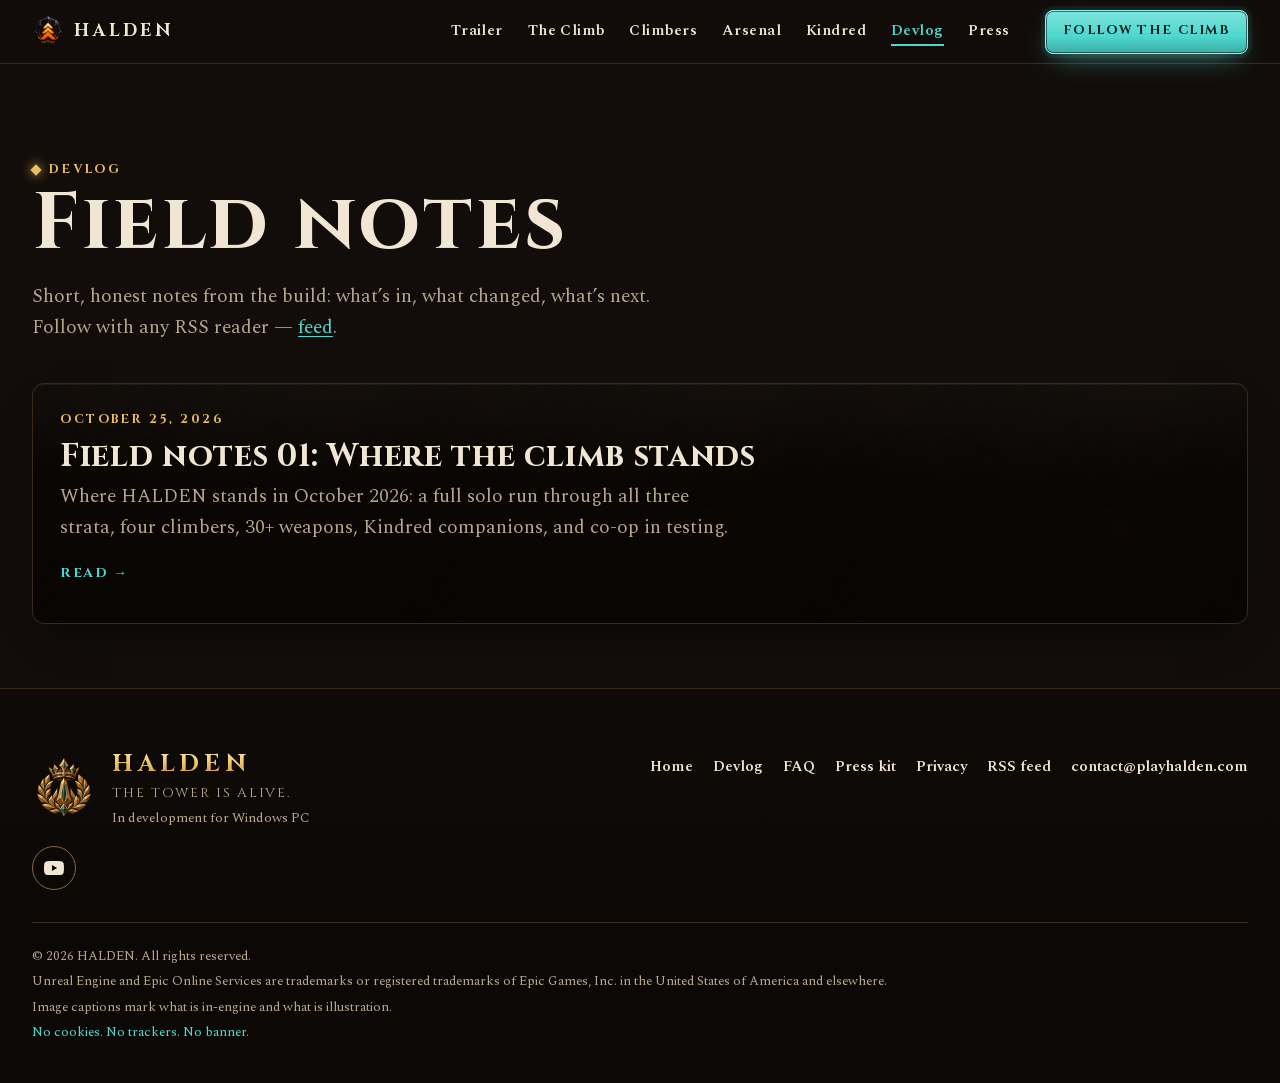
==== devlog/index.html @ 8a61bbbd "HALDEN website v2: full site - trailer, the climb, climbers, arsenal, Kindred, Antibodies, co-op sta" ====
<!doctype html>
<html lang="en">
<head>
<meta charset="utf-8">
<meta name="viewport" content="width=device-width, initial-scale=1">
<meta http-equiv="Content-Security-Policy" content="default-src &#39;self&#39;; img-src &#39;self&#39; data:; style-src &#39;self&#39;; script-src &#39;self&#39;; font-src &#39;self&#39;; media-src &#39;self&#39;; manifest-src &#39;self&#39;; frame-src https://www.youtube-nocookie.com; connect-src &#39;self&#39;; object-src &#39;none&#39;; base-uri &#39;self&#39;; form-action &#39;none&#39;; upgrade-insecure-requests">
<meta name="referrer" content="strict-origin-when-cross-origin">
<meta name="color-scheme" content="dark">
<meta name="theme-color" content="#120d0a">
<title>HALDEN devlog | Field notes from the climb</title>
<meta name="description" content="Field notes from HALDEN&#39;s development: what&#39;s in the build, what changed, what&#39;s next. Follow the climb with any RSS reader, no account needed.">
<link rel="canonical" href="https://playhalden.com/devlog/">
<meta property="og:type" content="website">
<meta property="og:site_name" content="HALDEN">
<meta property="og:title" content="HALDEN devlog | Field notes from the climb">
<meta property="og:description" content="Field notes from HALDEN&#39;s development: what&#39;s in the build, what changed, what&#39;s next. Follow the climb with any RSS reader, no account needed.">
<meta property="og:url" content="https://playhalden.com/devlog/">
<meta property="og:locale" content="en_US">
<meta property="og:image" content="https://playhalden.com/assets/img/og/halden-og-1200x630.jpg">
<meta property="og:image:width" content="1200">
<meta property="og:image:height" content="630">
<meta property="og:image:type" content="image/jpeg">
<meta property="og:image:alt" content="HALDEN key art: two climbers before the golden living tower, with the HALDEN wordmark. AI-assisted illustration.">
<meta name="twitter:card" content="summary_large_image">
<meta name="twitter:title" content="HALDEN devlog | Field notes from the climb">
<meta name="twitter:description" content="Field notes from HALDEN&#39;s development: what&#39;s in the build, what changed, what&#39;s next. Follow the climb with any RSS reader, no account needed.">
<meta name="twitter:image" content="https://playhalden.com/assets/img/og/halden-og-1200x630.jpg">
<meta name="twitter:image:alt" content="HALDEN key art: two climbers before the golden living tower, with the HALDEN wordmark. AI-assisted illustration.">
<script type="application/ld+json">{"@context":"https://schema.org","@graph":[{"@type":"WebPage","@id":"https://playhalden.com/devlog/","url":"https://playhalden.com/devlog/","name":"HALDEN devlog | Field notes from the climb","description":"Field notes from HALDEN's development: what's in the build, what changed, what's next. Follow the climb with any RSS reader, no account needed.","inLanguage":"en","isPartOf":{"@id":"https://playhalden.com/#website"},"about":{"@id":"https://playhalden.com/#game"}}]}</script>
<link rel="preload" href="/assets/fonts/cinzel-700.woff2" as="font" type="font/woff2" crossorigin>
<link rel="preload" href="/assets/fonts/spectral-400.woff2" as="font" type="font/woff2" crossorigin>
<link rel="stylesheet" href="/assets/css/site.99b9d45f.css">
<script type="module" src="/assets/js/site.a7c09919.js"></script>
<link rel="alternate" type="application/atom+xml" title="HALDEN devlog" href="/devlog/feed.xml">
<link rel="icon" href="/favicon.ico" sizes="16x16 32x32 48x48">
<link rel="icon" href="/icons/icon-192.png" type="image/png" sizes="192x192">
<link rel="apple-touch-icon" href="/apple-touch-icon.png">
<link rel="manifest" href="/site.webmanifest">
</head>
<body class="page-devlog" data-theme="ember">
<a class="skip" href="#main">Skip to content</a>
<svg class="sprite" aria-hidden="true" focusable="false" xmlns="http://www.w3.org/2000/svg">
<symbol id="i-camera" viewBox="0 0 24 24"><path d="M4 8h3l2-3h6l2 3h3v11H4z"/><circle cx="12" cy="13" r="3.5"/></symbol>
<symbol id="i-brush" viewBox="0 0 24 24"><path d="M20 4L11 14"/><path d="M13.5 11.5l-3-3"/><path d="M10 13c-3 0-5 1.8-5 4.6 0 .9-.6 1.6-1.4 2 4.4.8 8.4-1.3 8.4-4.6"/></symbol>
<symbol id="i-compass" viewBox="0 0 24 24"><circle cx="12" cy="12" r="9"/><path d="M15.5 8.5l-2 5-5 2 2-5z"/></symbol>
<symbol id="i-play" viewBox="0 0 24 24"><path d="M7 4.5v15l13-7.5z" fill="currentColor" stroke="none"/></symbol>
<symbol id="i-chevron-down" viewBox="0 0 24 24"><path d="M6 9l6 6 6-6"/></symbol>
<symbol id="i-menu" viewBox="0 0 24 24"><path d="M4 7h16M4 12h16M4 17h16"/></symbol>
<symbol id="i-close" viewBox="0 0 24 24"><path d="M6 6l12 12M18 6L6 18"/></symbol>
<symbol id="i-left" viewBox="0 0 24 24"><path d="M15 5l-7 7 7 7"/></symbol>
<symbol id="i-right" viewBox="0 0 24 24"><path d="M9 5l7 7-7 7"/></symbol>
<symbol id="i-external" viewBox="0 0 24 24"><path d="M8 16L16 8M9.5 8H16v6.5"/></symbol>
<symbol id="i-check" viewBox="0 0 24 24"><path d="M5 12.5l4.5 4.5L19 7.5"/></symbol>
<symbol id="i-vein" viewBox="0 0 14 20"><path d="M7 1v7.5M7 8.5L3.2 13.5 2 19M7 8.5l3.6 4.2.9 5.8M7 8.5v4" fill="none" stroke="currentColor" stroke-width="1.6" stroke-linecap="round" stroke-linejoin="round"/><circle cx="7" cy="8.5" r="1.4" fill="currentColor" stroke="none"/></symbol>
<symbol id="i-fight" viewBox="0 0 24 24"><path d="M4 4l10.5 10.5M4 4h3.5M4 4v3.5M20 4L9.5 14.5M20 4h-3.5M20 4v3.5M7 13.5l3.5 3.5M5.5 18.5l2.5-2.5M17 13.5L13.5 17M18.5 18.5L16 16"/></symbol>
<symbol id="i-elite" viewBox="0 0 24 24"><path d="M5 3.5c-.3 3.4 1.2 5.6 3 6.3M19 3.5c.3 3.4-1.2 5.6-3 6.3"/><path d="M7 12a5 5 0 0 1 10 0v3.2l-2 1V19H9v-2.8l-2-1z"/><path d="M10 13.2h.01M14 13.2h.01" stroke-width="2.6"/></symbol>
<symbol id="i-event" viewBox="0 0 24 24"><path d="M12 2.5l9.5 9.5-9.5 9.5L2.5 12z"/><path d="M10 10.2a2 2 0 1 1 2.9 1.8c-.6.3-.9.8-.9 1.5"/><path d="M12 16.3h.01" stroke-width="2.4"/></symbol>
<symbol id="i-coin" viewBox="0 0 24 24"><circle cx="12" cy="12" r="8.5"/><circle cx="12" cy="12" r="5"/><path d="M12 9.6l2.4 2.4-2.4 2.4-2.4-2.4z"/></symbol>
<symbol id="i-flame" viewBox="0 0 24 24"><path d="M12 3c.8 3.2 5 5.2 5 10a5 5 0 0 1-10 0c0-2.1 1-3.6 2-4.5 0 2 .9 3 2 3.2 0-3-1-5.2 1-8.7z"/></symbol>
<symbol id="i-crown" viewBox="0 0 24 24"><path d="M3 8l4.5 4L12 5l4.5 7L21 8l-2 10H5z"/><path d="M5 21h14"/></symbol>
<symbol id="i-users" viewBox="0 0 24 24"><circle cx="9" cy="8" r="3.2"/><path d="M3 19c.5-3.5 3-5.5 6-5.5s5.5 2 6 5.5"/><circle cx="17" cy="9" r="2.6"/><path d="M15.6 13.6c2.6.2 4.5 2 4.9 5"/></symbol>
<symbol id="i-layers" viewBox="0 0 24 24"><path d="M12 3l9 4.5-9 4.5-9-4.5z"/><path d="M3 12l9 4.5 9-4.5"/><path d="M3 16.5L12 21l9-4.5"/></symbol>
<symbol id="i-target" viewBox="0 0 24 24"><circle cx="12" cy="12" r="7.5"/><path d="M12 2v5M12 17v5M2 12h5M17 12h5"/><circle cx="12" cy="12" r="1.2"/></symbol>
<symbol id="i-route" viewBox="0 0 24 24"><circle cx="6" cy="19" r="2"/><circle cx="18" cy="5" r="2"/><path d="M8 19h6a3.5 3.5 0 0 0 0-7h-4a3.5 3.5 0 0 1 0-7h6"/></symbol>
<symbol id="i-mail" viewBox="0 0 24 24"><rect x="3" y="5" width="18" height="14" rx="2"/><path d="M3.5 7l8.5 6 8.5-6"/></symbol>
<symbol id="i-download" viewBox="0 0 24 24"><path d="M12 4v11M7 10l5 5 5-5M5 20h14"/></symbol>
<symbol id="i-copy" viewBox="0 0 24 24"><rect x="8" y="8" width="12" height="12" rx="2"/><path d="M16 8V5a1 1 0 0 0-1-1H5a1 1 0 0 0-1 1v10a1 1 0 0 0 1 1h3"/></symbol>
<symbol id="i-store" viewBox="0 0 24 24"><path d="M4 9h16l-1 11H5z"/><path d="M8.5 9V7a3.5 3.5 0 0 1 7 0v2"/></symbol>
<symbol id="i-chat" viewBox="0 0 24 24"><path d="M4 5h16v11H10l-5 4v-4H4z"/></symbol>
<symbol id="i-flag" viewBox="0 0 24 24"><path d="M5 21V4M5 4h11l-2 4 2 4H5"/></symbol>
<symbol id="i-book" viewBox="0 0 24 24"><path d="M4 5.5C6.5 4 9.5 4 12 6c2.5-2 5.5-2 8-.5V19c-2.5-1.5-5.5-1.5-8 .5-2.5-2-5.5-2-8-.5z"/><path d="M12 6v13.5"/></symbol>
<symbol id="i-youtube" viewBox="0 0 24 24"><path fill="currentColor" stroke="none" d="M23.498 6.186a3.016 3.016 0 0 0-2.122-2.136C19.505 3.545 12 3.545 12 3.545s-7.505 0-9.377.505A3.017 3.017 0 0 0 .502 6.186C0 8.07 0 12 0 12s0 3.93.502 5.814a3.016 3.016 0 0 0 2.122 2.136c1.871.505 9.376.505 9.376.505s7.505 0 9.377-.505a3.015 3.015 0 0 0 2.122-2.136C24 15.93 24 12 24 12s0-3.93-.502-5.814zM9.545 15.568V8.432L15.818 12l-6.273 3.568z"/></symbol>
<symbol id="i-rss" viewBox="0 0 24 24"><path fill="currentColor" stroke="none" d="M19.199 24C19.199 13.467 10.533 4.8 0 4.8V0c13.165 0 24 10.835 24 24h-4.801zM3.291 17.415c1.814 0 3.293 1.479 3.293 3.295 0 1.813-1.485 3.29-3.301 3.29C1.47 24 0 22.526 0 20.71s1.475-3.294 3.291-3.295zM15.909 24h-4.665c0-6.169-5.075-11.245-11.244-11.245V8.09c8.727 0 15.909 7.184 15.909 15.91z"/></symbol>
</svg>

<header class="site-header">
  <div class="site-header__inner wrap">
    <a class="brand" href="/"><img src="/logo.png" width="32" height="32" alt=""><span class="brand__word">HALDEN</span><span class="visually-hidden">, home</span></a>
    <button class="menu-btn" type="button" aria-expanded="false" aria-controls="nav-panel"><svg class="ico" aria-hidden="true" focusable="false"><use href="#i-menu"></use></svg><span>Menu</span></button>
    <div class="nav-panel" id="nav-panel">
      <nav class="nav" aria-label="Primary">
        <ul>
          <li><a href="/#trailer">Trailer</a></li>
          <li><a href="/#climb">The Climb</a></li>
          <li><a href="/#heroes">Climbers</a></li>
          <li><a href="/#arsenal">Arsenal</a></li>
          <li><a href="/#kindred">Kindred</a></li>
          <li><a href="/devlog/" aria-current="page">Devlog</a></li>
          <li><a href="/press/">Press</a></li>
        </ul>
      </nav>
      <a class="btn btn--primary header-cta btn--sm" href="/#follow">Follow the climb</a>
    </div>
  </div>
</header>
<main id="main" tabindex="-1">

<div class="wrap">
  <header class="page-head">
    <p class="eyebrow">Devlog</p>
    <h1>Field notes</h1>
    <p class="sub">Short, honest notes from the build: what’s in, what changed, what’s next. Follow with any RSS reader — <a href="/devlog/feed.xml">feed</a>.</p>
  </header>
  <ul class="posts">
    <li>
      <article class="plate post-card" aria-labelledby="post-field-notes-01">
        <time datetime="2026-10-25">October 25, 2026</time>
        <h2 id="post-field-notes-01"><a href="/devlog/field-notes-01/">Field notes 01: Where the climb stands</a></h2>
        <p>Where HALDEN stands in October 2026: a full solo run through all three strata, four climbers, 30+ weapons, Kindred companions, and co-op in testing.</p>
        <a class="more" href="/devlog/field-notes-01/" aria-label="Read Field notes 01: Where the climb stands">Read →</a>
      </article>
    </li>
  </ul>
</div>

</main>
<footer class="site-footer">
  <div class="wrap">
    <div class="footer__top">
      <div>
        <div class="footer__brand">
          <picture><source type="image/avif" srcset="/assets/img/halden-crest-128.avif 1x, /assets/img/halden-crest-256.avif 2x"><img src="/assets/img/halden-crest-128.webp" srcset="/assets/img/halden-crest-256.webp 2x" width="64" height="64" alt="" loading="lazy" decoding="async"></picture>
          <div>
            <p class="footer__word">HALDEN</p>
            <p class="footer__tag">The tower is alive.</p>
            <p class="footer__status">In development for Windows PC</p>
          </div>
        </div>
        <ul class="socials" aria-label="HALDEN elsewhere">
          <li><a href="https://www.youtube.com/@EmetStudiosOfficial" rel="noopener" aria-label="HALDEN on YouTube"><svg class="ico" aria-hidden="true" focusable="false"><use href="#i-youtube"></use></svg></a></li>
        </ul>
      </div>
      <nav class="footer__nav" aria-label="Footer">
        <ul>
          <li><a href="/">Home</a></li>
          <li><a href="/devlog/">Devlog</a></li>
          <li><a href="/faq/">FAQ</a></li>
          <li><a href="/press/">Press kit</a></li>
          <li><a href="/privacy.html">Privacy</a></li>
          <li><a href="/devlog/feed.xml">RSS feed</a></li>
          <li><a href="mailto:contact@playhalden.com">contact@playhalden.com</a></li>
        </ul>
      </nav>
    </div>
    <div class="footer__legal">
      <p>© 2026 HALDEN. All rights reserved.</p>
      <p>Unreal Engine and Epic Online Services are trademarks or registered trademarks of Epic Games, Inc. in the United States of America and elsewhere.</p>
      <p>Image captions mark what is in-engine and what is illustration.</p>
      <p>No cookies. No trackers. No banner.</p>
    </div>
  </div>
</footer>
</body>
</html>
---- assets/css/site.99b9d45f.css ----
@layer reset,tokens,base,layout,components,themes,motion,utilities;@font-face{font-family:"Cinzel";src:url(/assets/fonts/cinzel-700.woff2) format("woff2");font-weight:700;font-style:normal;font-display:swap}@font-face{font-family:"Cinzel";src:url(/assets/fonts/cinzel-400.woff2) format("woff2");font-weight:400;font-style:normal;font-display:swap}@font-face{font-family:"Spectral";src:url(/assets/fonts/spectral-400.woff2) format("woff2");font-weight:400;font-style:normal;font-display:swap}@font-face{font-family:"Spectral";src:url(/assets/fonts/spectral-600.woff2) format("woff2");font-weight:600;font-style:normal;font-display:swap}@font-face{font-family:"Spectral Fallback";src:local("Georgia");size-adjust:100%;ascent-override:105.9%;descent-override:46.3%;line-gap-override:0%}@font-face{font-family:"Cinzel Fallback";src:local("Georgia Bold"),local("Georgia");font-weight:700;size-adjust:106.2%;ascent-override:91.9%;descent-override:35%;line-gap-override:0%}@property --bg{syntax:"<color>";inherits:true;initial-value:#120d0a}@property --haze{syntax:"<color>";inherits:true;initial-value:#2a1a10}@property --climb{syntax:"<number>";inherits:true;initial-value:0}@layer reset{*,*::before,*::after{box-sizing:border-box}html{-webkit-text-size-adjust:100%;text-size-adjust:100%}body,h1,h2,h3,h4,p,figure,blockquote,dl,dd,ul,ol{margin:0}ul[role=list],ol[role=list],.list-reset{list-style:none;padding:0}img,picture,svg,video,iframe{display:block;max-width:100%}img{height:auto}input,button,textarea,select{font:inherit;color:inherit}button{cursor:pointer;background:none;border:0;padding:0}a{color:inherit}}@layer tokens{:root{color-scheme:dark;--bg:#120d0a;--bg-2:#1a130e;--bg-3:#241a12;--ink:#f1e6d3;--muted:#b8a68c;--gold:#e8bd62;--line:#8a6742;--line-faint:#3a2a1c;--ally:#4fd8cf;--ally-ink:#06201e;--ally-deep:#1f8f89;--focus:#7ff0e8;--foe:#ff7a2f;--foe-red:#e2442f;--ichor-a:#ffb347;--ichor-b:#ffd27a;--haze:#2a1a10;--accent:var(--gold);--font-display:"Cinzel","Cinzel Fallback",Georgia,serif;--font-body:"Spectral","Spectral Fallback",Georgia,serif;--wrap:min(100% - 2rem,76rem);--header-h:64px;--dock-h:72px;--radius:14px;--snap:cubic-bezier(.2,1.6,.4,1);--anticipate:cubic-bezier(.5,0,.9,.4);--ease-out:cubic-bezier(.2,.8,.2,1);--t-press:70ms;--t-hover:140ms;--t-reveal:320ms;--gold-grad:linear-gradient(180deg,#fff1c4 0%,#f2c869 45%,#b9792f 100%);--shadow-1:0 1px 0 rgba(255,236,200,.05) inset,0 18px 40px -18px rgba(0,0,0,.8)}}@layer base{html{scroll-padding-top:calc(var(--header-h) + 8px);background:#0b0806}body{background-color:var(--bg);color:var(--ink);font-family:var(--font-body);font-weight:400;font-size:clamp(1.0625rem,1rem + .3vw,1.1875rem);line-height:1.6;font-variant-numeric:lining-nums;-webkit-font-smoothing:antialiased;text-rendering:optimizeLegibility;transition:--bg 600ms ease,--haze 600ms ease;overflow-x:clip;min-height:100vh}body::before{content:"";position:fixed;inset:0;z-index:-1;pointer-events:none;background:radial-gradient(120% 70% at 50% 0%,var(--haze) 0%,transparent 62%),radial-gradient(90% 60% at 50% 110%,color-mix(in srgb,var(--haze) 60%,transparent) 0%,transparent 70%)}h1,h2,h3,h4{font-family:var(--font-display);font-weight:700;line-height:1.1;text-wrap:balance}h2{font-size:clamp(2rem,1.2rem + 3.2vw,3.75rem);letter-spacing:.02em;color:var(--ink)}h3{font-size:clamp(1.35rem,1.1rem + 1vw,1.9rem);letter-spacing:.02em}p{text-wrap:pretty}a{color:var(--ally);text-decoration-thickness:1px;text-underline-offset:.18em}a:hover{color:var(--focus)}strong{font-weight:600;color:var(--ink)}:focus-visible{outline:3px solid var(--focus);outline-offset:3px;border-radius:4px}::selection{background:rgba(79,216,207,.35);color:#fff}.num{font-variant-numeric:lining-nums tabular-nums}}@layer layout{.wrap{width:var(--wrap);margin-inline:auto}.narrow{max-width:62ch}.section{position:relative;padding-block:clamp(4.5rem,3rem + 6vw,8.5rem);content-visibility:auto;contain-intrinsic-size:auto 900px}.section--tight{padding-block:clamp(3rem,2rem + 4vw,5rem)}.section__head{max-width:46rem;margin-bottom:clamp(2rem,1.5rem + 2vw,3.25rem)}.section__head--center{margin-inline:auto;text-align:center;max-width:60rem}.section__head--center>p:not(.eyebrow){max-width:62ch;margin-inline:auto}.section__head--center .whisper{justify-content:center}.section__head>* + *{margin-top:1rem}.section__head h2{margin-top:.6rem}.prose>* + *{margin-top:1.1em}.prose p{max-width:62ch}.split{display:grid;gap:clamp(2rem,1rem + 4vw,4.5rem);align-items:center}@media (min-width:64rem){.split{grid-template-columns:repeat(2,minmax(0,1fr))}.split--5-7{grid-template-columns:minmax(0,5fr) minmax(0,7fr)}.split--7-5{grid-template-columns:minmax(0,7fr) minmax(0,5fr)}}.page-head{padding-block:clamp(3rem,2rem + 5vw,6rem) clamp(1.5rem,1rem + 2vw,2.5rem)}.page-head h1{font-size:clamp(2.6rem,1.6rem + 4.4vw,5rem);letter-spacing:.04em}.page-head .sub{color:var(--muted);margin-top:.9rem;max-width:62ch}}@layer components{.skip{position:absolute;left:1rem;top:-100px;z-index:100;background:var(--ally);color:var(--ally-ink);padding:.7rem 1rem;border-radius:8px;font-weight:600;text-decoration:none}.skip:focus{top:.75rem}.sprite{position:absolute;width:0;height:0;overflow:hidden}.ico{width:1em;height:1em;flex:none;fill:none;stroke:currentColor;stroke-width:1.8;stroke-linecap:round;stroke-linejoin:round}.ico--fill{fill:currentColor;stroke:none}.eyebrow{font-family:var(--font-display);font-weight:700;font-size:.78rem;letter-spacing:.22em;text-transform:uppercase;color:var(--accent);display:flex;align-items:center;gap:.75em}.eyebrow::before{content:"";width:8px;height:8px;background:currentColor;transform:rotate(45deg);flex:none;box-shadow:0 0 12px currentColor}.section__head--center .eyebrow{justify-content:center}.whisper{font-family:var(--font-display);font-weight:400;font-size:clamp(1.05rem,.9rem + .6vw,1.35rem);letter-spacing:.06em;text-transform:uppercase;color:var(--foe);display:flex;align-items:flex-start;gap:.65em;line-height:1.35;text-shadow:0 0 18px rgba(255,122,47,.35)}.whisper .vein{width:14px;height:20px;flex:none;margin-top:.12em;color:var(--foe)}.whisper--ally{color:var(--ally);text-shadow:0 0 16px rgba(79,216,207,.3);font-size:.95rem}.muted{color:var(--muted)}.small{font-size:.875rem}.footnote{color:var(--muted);font-size:.875rem;margin-top:1.75rem;display:flex;gap:.5em;align-items:center}.footnote::before{content:"";width:6px;height:6px;transform:rotate(45deg);background:var(--line);flex:none}.btn{--b-bg:transparent;--b-ink:var(--ally);--b-bd:var(--ally-deep);position:relative;isolation:isolate;overflow:hidden;display:inline-flex;flex-direction:column;align-items:center;justify-content:center;gap:.15rem;min-height:48px;padding:.8rem 1.5rem;border-radius:8px;background:var(--b-bg);color:var(--b-ink);border:1px solid var(--b-bd);font-family:var(--font-display);font-weight:700;font-size:.95rem;letter-spacing:.12em;text-transform:uppercase;line-height:1.15;text-decoration:none;text-align:center;white-space:nowrap;transition:transform var(--t-hover) var(--snap),box-shadow var(--t-hover) ease,background-color var(--t-hover) ease,color var(--t-hover) ease}.btn:hover{color:var(--b-ink)}.btn--primary{--b-bg:var(--ally);--b-ink:var(--ally-ink);--b-bd:#8ff3ec;background-image:linear-gradient(180deg,rgba(255,255,255,.28),rgba(255,255,255,0) 55%),linear-gradient(0deg,rgba(0,40,38,.25),transparent 40%);box-shadow:0 0 0 1px rgba(6,32,30,.6) inset,0 10px 28px -10px rgba(79,216,207,.65),0 0 0 4px rgba(79,216,207,.08)}.btn--ghost{--b-bg:rgba(79,216,207,.06);background-color:var(--b-bg);backdrop-filter:blur(6px)}.btn--ghost:hover{--b-bg:rgba(79,216,207,.16)}.btn--sm{min-height:44px;padding:.55rem 1.05rem;font-size:.8rem}.btn__main{display:inline-flex;align-items:center;gap:.55em}.btn__sub{font-family:var(--font-body);font-weight:600;font-size:.75rem;letter-spacing:.03em;text-transform:none;opacity:.86}.btn .ico{width:1.05em;height:1.05em}.btn::after{content:"";position:absolute;inset:-2px;z-index:-1;background:linear-gradient(115deg,transparent 30%,rgba(255,255,255,.35) 50%,transparent 70%);transform:translateX(-130%);pointer-events:none}.btn-row{display:flex;flex-wrap:wrap;gap:.75rem;align-items:stretch}.chip{display:inline-flex;align-items:center;gap:.45em;font-family:var(--font-body);font-weight:600;font-size:.75rem;letter-spacing:.03em;line-height:1.2;color:var(--ink);background:rgba(10,8,6,.78);border:1px solid var(--line);border-radius:999px;padding:.32em .8em .36em}.chip .ico{width:12px;height:12px;color:var(--gold)}.figure-chip{position:absolute;top:.75rem;left:.75rem;z-index:2;max-width:calc(100% - 1.5rem)}.pill{display:inline-flex;align-items:center;gap:.5em;font-weight:600;font-size:.875rem;letter-spacing:.03em;border-radius:999px;padding:.3em .85em;border:1px solid var(--ally-deep);color:var(--ally);background:rgba(79,216,207,.08)}.tag{display:inline-flex;align-items:center;font-weight:600;font-size:.8rem;letter-spacing:.04em;padding:.15em .7em;border-radius:999px;border:1px solid currentColor}.tag--gold{color:var(--gold);border-color:rgba(232,189,98,.6)}.tag--ally{color:var(--ally);border-color:rgba(79,216,207,.55);background:rgba(79,216,207,.08)}.tag--foe{color:var(--foe);border-color:rgba(255,122,47,.6);background:rgba(255,122,47,.07)}.fig{position:relative;margin:0;border-radius:var(--radius);overflow:hidden;background:var(--bg-2);border:1px solid var(--line-faint);box-shadow:0 30px 60px -30px rgba(0,0,0,.85)}.fig img{width:100%;height:100%;object-fit:cover}.fig--16x9{aspect-ratio:16/9}.plate{position:relative;background-color:var(--bg-2);background-image:url(/assets/img/halden-leather-800.webp);background-size:400px auto;background-blend-mode:soft-light;border:1px solid var(--line-faint);border-radius:12px;box-shadow:var(--shadow-1)}.plate::before{content:"";position:absolute;inset:0;border-radius:inherit;background:linear-gradient(180deg,rgba(255,236,200,.04),transparent 40%);pointer-events:none}.frame{border:22px solid transparent;border-image:url(/assets/img/halden-plate-1086.webp) 81 fill / 22px stretch;background:none;border-radius:0;box-shadow:none}.frame::before{display:none}.site-header{position:sticky;top:0;z-index:60;height:var(--header-h);background:rgba(18,13,10,.97);border-bottom:1px solid var(--line-faint);transition:background-color 220ms ease,border-color 220ms ease}.site-header__inner{height:100%;display:flex;align-items:center;gap:1.25rem}.brand{display:inline-flex;align-items:center;gap:.6rem;text-decoration:none;color:var(--ink);margin-right:auto;min-height:44px}.brand img{width:32px;height:32px}.brand__word{font-family:var(--font-display);font-weight:700;font-size:1.1rem;letter-spacing:.18em;padding-left:.05em}.brand:hover{color:var(--gold)}.nav-panel{display:flex;align-items:center;gap:1.5rem}.nav ul{display:flex;gap:.15rem;list-style:none;padding:0;margin:0}.nav a{display:inline-flex;align-items:center;min-height:44px;padding:0 .7rem;color:var(--ink);text-decoration:none;font-weight:600;font-size:.95rem;letter-spacing:.03em;border-radius:6px;position:relative}.nav a::after{content:"";position:absolute;left:.7rem;right:.7rem;bottom:8px;height:2px;background:var(--ally);transform:scaleX(0);transform-origin:left;transition:transform var(--t-hover) var(--snap)}.nav a:hover{color:var(--ally)}.nav a:hover::after,.nav a[aria-current]::after{transform:scaleX(1)}.nav a[aria-current]{color:var(--ally)}.menu-btn{display:none;min-height:44px;min-width:44px;padding:0 .9rem;border:1px solid var(--line);border-radius:8px;color:var(--ink);font-family:var(--font-display);font-weight:700;font-size:.8rem;letter-spacing:.14em;text-transform:uppercase;align-items:center;gap:.5rem}.menu-btn .ico{width:18px;height:18px}@media (min-width:64rem){.page-home .site-header{background:transparent;border-color:transparent}.page-home .site-header.is-solid{background:rgba(18,13,10,.84);border-color:var(--line-faint);-webkit-backdrop-filter:blur(8px);backdrop-filter:blur(8px)}@supports not ((backdrop-filter:blur(8px)) or (-webkit-backdrop-filter:blur(8px))){.page-home .site-header.is-solid{background:rgb(18,13,10)}}.page-home .hero{margin-top:calc(var(--header-h) * -1)}}@media (max-width:63.99rem){.js .menu-btn{display:inline-flex}.site-header__inner{gap:.75rem}.js .nav-panel{position:absolute;top:var(--header-h);left:0;right:0;display:none;flex-direction:column;align-items:stretch;gap:1rem;padding:1rem 1rem 1.5rem;background:rgb(18,13,10);border-bottom:1px solid var(--line);box-shadow:0 30px 40px -20px rgba(0,0,0,.8)}.js .nav-panel.is-open{display:flex}.js .nav ul{flex-direction:column}.js .nav a{width:100%;font-size:1.1rem;border-bottom:1px solid var(--line-faint);border-radius:0;padding:0 .25rem}.js .nav a::after{display:none}html:not(.js) .site-header{height:auto}html:not(.js) .site-header__inner{flex-wrap:wrap;padding-block:.5rem}html:not(.js) .nav ul{flex-wrap:wrap}}.spine{display:none}@media (min-width:75rem){.spine{display:block;position:fixed;right:clamp(10px,1.4vw,26px);top:50%;transform:translateY(-50%);height:60vh;width:44px;z-index:40}.spine__emblem{position:absolute;left:50%;top:-44px;transform:translateX(-50%);width:28px;height:auto;opacity:.95}.spine__track{position:absolute;left:50%;top:6px;bottom:6px;width:2px;transform:translateX(-50%);background:linear-gradient(180deg,rgba(138,103,66,.15),rgba(138,103,66,.55));border-radius:2px;overflow:hidden}.spine__fill{position:absolute;inset:0;background:linear-gradient(0deg,var(--ichor-a),var(--ichor-b));transform-origin:bottom;transform:scaleY(var(--climb));box-shadow:0 0 10px var(--ichor-a)}.spine ol{position:absolute;inset:0;margin:0;padding:0;list-style:none;display:flex;flex-direction:column-reverse;justify-content:space-between}.spine li{height:0;display:flex;align-items:center;justify-content:center}.spine a{position:relative;display:grid;place-items:center;width:44px;height:44px;flex:none;color:var(--ink);text-decoration:none}.spine a::before{content:"";width:12px;height:12px;transform:rotate(45deg);background:var(--bg-3);border:1.5px solid var(--line);transition:transform var(--t-hover) var(--snap),background-color var(--t-hover),border-color var(--t-hover),box-shadow var(--t-hover)}.spine a.is-passed::before{background:var(--ichor-a);border-color:var(--ichor-b)}.spine a.is-active::before{transform:rotate(45deg) scale(1.25);background:var(--bg);border-color:var(--ally);box-shadow:0 0 0 3px rgba(79,216,207,.3),0 0 14px rgba(79,216,207,.7)}.spine a.is-foe::before{border-color:var(--foe)}.spine a.is-foe.is-active::before{border-color:var(--foe);box-shadow:0 0 0 3px rgba(255,122,47,.3),0 0 14px rgba(255,122,47,.7)}.spine__label{position:absolute;right:46px;top:50%;transform:translate(6px,-50%);opacity:0;pointer-events:none;white-space:nowrap;font-family:var(--font-display);font-weight:700;font-size:.72rem;letter-spacing:.16em;text-transform:uppercase;padding:.4em .75em;border-radius:6px;background:rgba(10,8,6,.92);border:1px solid var(--line);color:var(--ink);transition:opacity var(--t-hover),transform var(--t-hover) var(--snap)}.spine a:hover .spine__label,.spine a:focus-visible .spine__label{opacity:1;transform:translate(0,-50%)}.spine a:focus-visible{outline-offset:-4px}}.hero{position:relative;isolation:isolate;overflow:hidden;container-type:inline-size;container-name:hero}.hero__media{position:relative;z-index:-1;overflow:hidden}.hero__media picture,.hero__media img{width:100%;height:100%}.hero__media img{object-fit:cover;object-position:58% 38%;transform-origin:58% 38%}.hero__media::after{content:"";position:absolute;inset:0;pointer-events:none}.hero__vignette{position:absolute;inset:0;pointer-events:none;box-shadow:inset 0 0 160px 30px rgba(255,126,40,.55),inset 0 0 40px 4px rgba(255,170,80,.25);opacity:.35;mix-blend-mode:screen}.hero__motes{position:absolute;inset:0;pointer-events:none;overflow:hidden}.hero__motes i{position:absolute;bottom:-12px;width:3px;height:3px;border-radius:50%;background:#ffc46b;box-shadow:0 0 6px 2px rgba(255,150,50,.75);opacity:0}.hero__chip{position:absolute;right:1rem;bottom:1rem;z-index:3}.hero__eyebrow{color:var(--gold)}.wordmark{font-size:clamp(3.5rem,1.6rem + 9vw,9rem);letter-spacing:.06em;line-height:.92;margin:.35rem 0 .2rem -.04em;white-space:nowrap;background:var(--gold-grad);-webkit-background-clip:text;background-clip:text;color:transparent;filter:drop-shadow(0 4px 0 rgba(0,0,0,.55))}.hero__hook{font-family:var(--font-display);font-weight:700;font-size:clamp(1.4rem,1rem + 2vw,2.4rem);line-height:1.18;letter-spacing:.01em;color:var(--ink);text-shadow:0 2px 18px rgba(0,0,0,.6);max-width:20ch;text-wrap:balance}.hero__ctas{margin-top:1.6rem}.hero__lede{margin-top:1.4rem;max-width:34rem;color:var(--ink);text-shadow:0 1px 12px rgba(0,0,0,.65)}.hero__status{margin-top:.8rem;color:var(--muted);font-size:.875rem;font-weight:600;letter-spacing:.03em;display:flex;align-items:center;gap:.55em}.hero__status::before{content:"";width:7px;height:7px;border-radius:50%;background:var(--ally);box-shadow:0 0 10px var(--ally);flex:none}.hero__cue{position:absolute;left:50%;bottom:1.1rem;transform:translateX(-50%);display:none;flex-direction:column;align-items:center;gap:.2rem;color:var(--muted);text-decoration:none;font-family:var(--font-display);font-weight:700;font-size:.7rem;letter-spacing:.24em;text-transform:uppercase;min-height:44px;padding:.25rem .75rem;z-index:2}.hero__cue .ico{width:18px;height:18px;color:var(--gold)}.hero__cue:hover{color:var(--ink)}@media (min-width:64rem){.hero{height:clamp(640px,100svh,980px);min-height:640px;display:flex;align-items:flex-end}.hero__media{position:absolute;inset:0}.hero__media::after{background:linear-gradient(90deg,rgba(18,13,10,.92) 0%,rgba(18,13,10,.62) 34%,transparent 62%),linear-gradient(0deg,var(--bg) 0%,rgba(18,13,10,0) 28%),linear-gradient(180deg,rgba(18,13,10,.55) 0%,rgba(18,13,10,0) 14%)}.hero__content{padding-bottom:4rem;position:relative;z-index:1}.hero__text{max-width:37rem}.hero__chip{right:max(1rem,calc((100% - 76rem)/2));bottom:1.5rem}.hero__cue{display:flex}}@media (max-width:63.99rem){.hero__media{aspect-ratio:941/1292;max-height:min(160vw,74svh);width:100%}.hero__media::after{background:linear-gradient(0deg,var(--bg) 0%,rgba(18,13,10,.85) 14%,rgba(18,13,10,0) 34%)}.hero__content{position:relative;margin-top:-110px;z-index:1;padding-bottom:3rem}.hero__chip{bottom:auto;top:.75rem;right:.75rem}.hero__ctas .btn{flex:1 1 15rem}}.divider{display:flex;align-items:center;gap:10px;width:var(--wrap);margin-inline:auto;color:var(--gold)}.divider::before,.divider::after{content:"";flex:1;height:1px;background:linear-gradient(90deg,transparent,var(--line-faint) 35%)}.divider::after{background:linear-gradient(270deg,transparent,var(--line-faint) 35%)}.divider span{width:4px;height:4px;border-radius:50%;background:var(--ally);box-shadow:0 0 8px var(--ally)}.divider b{width:10px;height:10px;background:var(--gold);transform:rotate(45deg);box-shadow:0 0 12px rgba(232,189,98,.6)}.facts{padding-block:clamp(2rem,1rem + 3vw,3.5rem) clamp(1rem,.5rem + 2vw,2rem);content-visibility:auto;contain-intrinsic-size:auto 400px}.facts__grid{display:grid;gap:1rem;grid-template-columns:repeat(2,minmax(0,1fr));list-style:none;padding:0}@media (min-width:64rem){.facts__grid{grid-template-columns:repeat(4,minmax(0,1fr));gap:1.25rem}}.fact{padding:.35rem .5rem .5rem;min-height:100%}.fact h3{font-size:clamp(1.05rem,.95rem + .45vw,1.3rem);color:var(--gold);letter-spacing:.04em;margin-bottom:.45rem}.fact p{font-size:.95rem;line-height:1.5;color:var(--ink)}.fact__ico{width:26px;height:26px;color:var(--gold);margin-bottom:.6rem;opacity:.9}@media (max-width:39.99rem){.fact p{font-size:.9rem}.fact{padding:.15rem .1rem .25rem}}.trailer__frame{position:relative;max-width:76rem;margin-inline:auto;aspect-ratio:16/9;border-radius:var(--radius);overflow:hidden;background:#000;border:1px solid var(--line);box-shadow:0 0 0 6px rgba(26,19,14,.9),0 0 0 7px var(--line-faint),0 50px 90px -40px rgba(0,0,0,.95)}.trailer__facade{position:absolute;inset:0;display:block;color:var(--ink);text-decoration:none}.trailer__facade picture,.trailer__facade img{width:100%;height:100%;object-fit:cover}.trailer__facade::after{content:"";position:absolute;inset:0;background:radial-gradient(60% 60% at 50% 42%,transparent 40%,rgba(0,0,0,.45) 100%),linear-gradient(0deg,rgba(0,0,0,.65),transparent 30%);transition:background-color var(--t-hover)}.trailer__play{position:absolute;left:50%;top:40%;z-index:2;width:96px;height:96px;margin:-48px 0 0 -48px;border-radius:50%;display:grid;place-items:center;background:rgba(6,32,30,.55);border:3px solid var(--ally);color:var(--ally);box-shadow:0 0 0 8px rgba(79,216,207,.16),0 0 40px rgba(79,216,207,.55);-webkit-backdrop-filter:blur(4px);backdrop-filter:blur(4px);transition:transform var(--t-hover) var(--snap),background-color var(--t-hover)}.trailer__play .ico{width:34px;height:34px;margin-left:6px}.trailer__label{position:absolute;left:1rem;bottom:1rem;z-index:2;display:inline-flex;align-items:center;gap:.6em;font-family:var(--font-display);font-weight:700;font-size:.9rem;letter-spacing:.14em;text-transform:uppercase;padding:.6em 1em;border-radius:8px;background:rgba(10,8,6,.8);border:1px solid var(--ally-deep);color:var(--ally)}.trailer__label span{font-family:var(--font-body);font-weight:600;letter-spacing:.03em;text-transform:none;color:var(--muted);font-size:.85rem}.trailer__facade:hover .trailer__play,.trailer__facade:focus-visible .trailer__play{transform:scale(1.08);background:rgba(79,216,207,.25)}.trailer__facade:focus-visible{outline-offset:-6px}.trailer__frame iframe{position:absolute;inset:0;width:100%;height:100%;border:0}.trailer__meta{display:flex;flex-wrap:wrap;gap:.4rem 1.25rem;justify-content:center;margin-top:1.25rem;color:var(--muted);font-size:.875rem;text-align:center}.trailer__meta a{color:var(--ally)}@media (max-width:39.99rem){.trailer__play{width:72px;height:72px;margin:-36px 0 0 -36px}.trailer__play .ico{width:26px;height:26px}.trailer__label{font-size:.75rem;left:.6rem;bottom:.6rem}.trailer__label span{display:none}}.route{display:grid;gap:1.5rem}.route__map{width:100%;height:auto;max-width:640px;margin-inline:auto}.route__map .ln{stroke:#8a6742;stroke-width:2;fill:none;opacity:.7;stroke-dasharray:2 6;stroke-linecap:round}.route__map .ln--hot{stroke:var(--ichor-a);opacity:1;stroke-dasharray:none;filter:drop-shadow(0 0 4px rgba(255,179,71,.6))}.route__map .nd{stroke-width:2}.route__map .nd--foe{fill:#2a120a;stroke:var(--foe)}.route__map .nd--ally{fill:#0c2321;stroke:var(--ally)}.route__map .nd--gold{fill:#2a1f0e;stroke:var(--gold)}.route__map .nd--you{fill:var(--ally);stroke:#bff8f3}.route__map .crown{fill:var(--gold)}.route__map .glow{fill:url(#crownGlow)}.tiles{display:grid;gap:.75rem;grid-template-columns:repeat(2,minmax(0,1fr));list-style:none;padding:0;margin:0}@media (min-width:40rem){.tiles{grid-template-columns:repeat(3,minmax(0,1fr))}}.tile{display:grid;grid-template-columns:auto 1fr;gap:.2rem .8rem;align-items:start;padding:1rem 1rem 1.05rem;border-left:2px solid var(--line);border-radius:10px;background:linear-gradient(180deg,rgba(36,26,18,.85),rgba(26,19,14,.85));border-top:1px solid var(--line-faint);border-right:1px solid var(--line-faint);border-bottom:1px solid var(--line-faint)}.tile .ico{width:24px;height:24px;grid-row:span 2;margin-top:.15rem}.tile h4{font-size:1rem;letter-spacing:.06em}.tile p{font-size:.9rem;line-height:1.45;color:var(--muted)}.tile--foe{border-left-color:var(--foe)}.tile--foe .ico{color:var(--foe)}.tile--ally{border-left-color:var(--ally)}.tile--ally .ico{color:var(--ally)}.tile--gold{border-left-color:var(--gold)}.tile--gold .ico{color:var(--gold)}.rule{padding:1.6rem 1.6rem 1.7rem;border-color:rgba(255,122,47,.35);background-color:#1d110b;box-shadow:inset 0 0 0 1px rgba(255,122,47,.08),0 0 60px -20px rgba(255,122,47,.35)}.rule .eyebrow{color:var(--foe)}.rule h3{margin:.6rem 0 .5rem;color:var(--ink)}.rule p{color:var(--ink);max-width:52ch}.climb__route h3{font-size:1.15rem;letter-spacing:.14em;text-transform:uppercase;color:var(--gold);margin-bottom:1rem;display:flex;align-items:center;gap:.75rem}.climb__route h3::after{content:"";flex:1;height:1px;background:var(--line-faint)}.stratum{position:relative;overflow:hidden;padding-block:clamp(3.5rem,2.5rem + 4vw,6.5rem);content-visibility:auto;contain-intrinsic-size:auto 760px}.stratum::before{content:"";position:absolute;inset:0;z-index:-1;background:radial-gradient(70% 90% at var(--sx,30%) 50%,color-mix(in srgb,var(--accent) 10%,transparent),transparent 70%)}.stratum__grid{display:grid;gap:clamp(1.75rem,1rem + 3vw,3.5rem);align-items:center}@media (min-width:64rem){.stratum__grid{grid-template-columns:minmax(0,6fr) minmax(0,4fr)}.stratum--flip .stratum__grid{grid-template-columns:minmax(0,4fr) minmax(0,6fr)}.stratum--flip .stratum__fig{order:2}.stratum--flip{--sx:70%}}.stratum__fig{aspect-ratio:16/9;border-color:color-mix(in srgb,var(--accent) 35%,transparent)}.stratum__text{position:relative}.stratum__num{position:absolute;right:-.05em;top:50%;transform:translateY(-55%);font-family:var(--font-display);font-weight:700;font-size:12rem;line-height:1;color:var(--accent);opacity:.12;pointer-events:none;z-index:-1;user-select:none}.stratum--flip .stratum__num{right:auto;left:-.05em}.stratum__label{color:var(--accent)}.stratum h3{font-size:clamp(2rem,1.4rem + 2.4vw,3.2rem);margin-top:.5rem;letter-spacing:.03em}.stratum__sub{font-family:var(--font-display);font-weight:700;color:var(--accent);font-size:1.05rem;letter-spacing:.05em;margin-top:.4rem}.stratum__body{margin-top:1rem;max-width:44ch}.stratum .whisper{margin-top:1.4rem}.heroes{display:grid;gap:1rem;grid-template-columns:repeat(2,minmax(0,1fr));list-style:none;padding:0;margin:0;container-type:inline-size}@media (min-width:64rem){.heroes{grid-template-columns:repeat(4,minmax(0,1fr));gap:1.25rem}}.hero-card{position:relative;display:flex;flex-direction:column;border-radius:var(--radius);border:1px solid var(--line);background:linear-gradient(180deg,var(--bg-3),#16110c 70%);overflow:hidden;box-shadow:var(--shadow-1);transition:border-color var(--t-hover),box-shadow var(--t-hover)}.hero-card__media{position:relative;aspect-ratio:3/4;display:flex;align-items:flex-end;justify-content:center;background:radial-gradient(60% 55% at 50% 58%,rgba(79,216,207,.32),rgba(79,216,207,.06) 55%,transparent 75%),linear-gradient(180deg,#132321,#1a1611 85%);overflow:hidden}.hero-card__media::after{content:"";position:absolute;inset:auto 0 0;height:30%;background:linear-gradient(0deg,#1b150f,transparent)}.hero-card__media picture{height:94%;display:flex;justify-content:center;transition:transform var(--t-hover) var(--snap)}.hero-card__media img{height:100%;width:auto;max-width:none;object-fit:contain;filter:drop-shadow(0 18px 18px rgba(0,0,0,.55))}.hero-card__body{position:relative;z-index:1;padding:.2rem 1.15rem 1.3rem;display:flex;flex-direction:column;gap:.45rem;flex:1}.hero-card__title{font-family:var(--font-display);font-weight:700;color:var(--gold);font-size:.78rem;letter-spacing:.2em;text-transform:uppercase}.hero-card h3{font-size:clamp(1.35rem,1.1rem + .8vw,1.75rem);display:flex;align-items:center;flex-wrap:wrap;gap:.5rem}.hero-card p{font-size:.95rem;line-height:1.5;color:var(--ink)}.hero-card .res{margin-top:auto;padding-top:.4rem}.hero-card:hover,.hero-card:focus-within{border-color:var(--ally-deep);box-shadow:0 0 0 1px rgba(79,216,207,.25),0 30px 60px -30px rgba(79,216,207,.35)}.hero-card:hover .hero-card__media picture,.hero-card:focus-within .hero-card__media picture{transform:translateY(-6px) scale(1.03)}.hero-card .figure-chip{top:.6rem;left:.6rem}@media (max-width:39.99rem){.hero-card__body{padding:.1rem .8rem 1rem}.hero-card p{font-size:.88rem}.hero-card .chip{font-size:.68rem}}.teaser{margin-top:1.25rem;display:grid;grid-template-columns:auto 1fr;align-items:center;gap:1rem 1.5rem;padding:0 1.5rem 0 0;border-radius:var(--radius);border:1px dashed rgba(79,216,207,.4);background:linear-gradient(90deg,rgba(79,216,207,.08),rgba(79,216,207,.02) 60%,transparent);overflow:hidden;min-height:132px}.teaser__art{width:120px;height:132px;overflow:hidden;align-self:end}.teaser__art img{width:100%;height:auto;margin-top:6px}.teaser h3{font-size:1.3rem;display:flex;flex-wrap:wrap;gap:.6rem;align-items:center}.teaser p{color:var(--muted);margin-top:.25rem}.weapons{display:grid;gap:1rem;grid-template-columns:repeat(2,minmax(0,1fr));list-style:none;padding:0;margin:0;container-type:inline-size}@media (min-width:64rem){.weapons{grid-template-columns:repeat(4,minmax(0,1fr));gap:1.25rem}}.weapon{position:relative;display:flex;flex-direction:column;border-radius:var(--radius);border:1px solid var(--line-faint);background:linear-gradient(180deg,#1d1610,#15100c);overflow:hidden;box-shadow:var(--shadow-1);transition:border-color var(--t-hover)}.weapon__media{position:relative;aspect-ratio:4/3;overflow:hidden;background:#232323}.weapon__media picture{display:block;width:100%;height:100%;transition:transform var(--t-hover) var(--snap)}.weapon__media img{width:100%;height:100%;object-fit:cover}.weapon__media::after{content:"";position:absolute;inset:0;background:radial-gradient(75% 70% at 50% 48%,transparent 45%,rgba(21,16,12,.75) 85%,#15100c 100%);pointer-events:none}.weapon__body{padding:.9rem 1.1rem 1.2rem;display:flex;flex-direction:column;gap:.5rem;flex:1}.weapon h3{font-size:clamp(1.15rem,1rem + .5vw,1.4rem);letter-spacing:.04em}.weapon p{font-size:.92rem;line-height:1.5;color:var(--muted)}.weapon .tag{align-self:flex-start}.weapon .figure-chip{top:.55rem;left:.55rem;font-size:.68rem}.weapon:hover .weapon__media picture{transform:rotate(-4deg) scale(1.06)}.weapon:hover{border-color:var(--line)}@media (max-width:39.99rem){.weapon__body{padding:.7rem .8rem 1rem}.weapon p{font-size:.85rem}}.ichor__panel{padding:2rem clamp(1.2rem,1rem + 2vw,2.5rem) 2.2rem}.meter{position:relative;padding-top:3.4rem}.meter__track{position:relative;height:30px;border-radius:999px;background:linear-gradient(180deg,#0d0906,#1d140d);border:2px solid #9a7444;box-shadow:inset 0 2px 6px rgba(0,0,0,.8),0 0 0 4px #2a1d12,0 0 0 5px #6d5132;overflow:hidden}.meter__fill{position:absolute;inset:0;background:linear-gradient(90deg,#c46a12,var(--ichor-a) 55%,var(--ichor-b));box-shadow:0 0 24px rgba(255,179,71,.6);transform:scaleX(0);transform-origin:left;transition:transform 900ms var(--anticipate)}.meter__fill::after{content:"";position:absolute;inset:0;background:linear-gradient(180deg,rgba(255,255,255,.4),transparent 50%)}.meter__ticks{position:absolute;inset:0;display:flex;justify-content:space-evenly;pointer-events:none}.meter__ticks i{width:2px;background:rgba(18,13,10,.75)}.meter__labels{display:flex;justify-content:space-between;margin-top:.6rem;color:var(--muted);font-size:.875rem;font-variant-numeric:lining-nums tabular-nums}.meter__surge{position:absolute;right:0;top:0;font-family:var(--font-display);font-weight:700;font-size:2rem;letter-spacing:.12em;color:var(--ally);text-shadow:0 0 18px rgba(79,216,207,.75);opacity:0;transform:scale(1.4);transform-origin:right center}.meter__surge::after{content:"";position:absolute;right:-.4rem;top:50%;width:3.2rem;height:3.2rem;margin-top:-1.6rem;border-radius:50%;border:3px solid var(--ally);opacity:0;transform:scale(.6)}.meter.is-filled .meter__fill{transform:scaleX(1)}.meter.is-surged .meter__surge{opacity:1;transform:scale(1)}html:not(.js) .meter__fill{transform:none}html:not(.js) .meter__surge{opacity:1;transform:none}.ichor__facts{display:grid;grid-template-columns:repeat(3,minmax(0,1fr));gap:.75rem;margin-top:1.75rem;padding:0;list-style:none}.ichor__facts li{border-top:1px solid var(--line-faint);padding-top:.7rem;font-size:.88rem;line-height:1.4;color:var(--muted)}.ichor__facts b{display:block;font-family:var(--font-display);font-weight:700;color:var(--ichor-b);font-size:.82rem;letter-spacing:.12em;text-transform:uppercase;margin-bottom:.2rem}.kindred{display:grid;gap:2rem 1rem;grid-template-columns:repeat(2,minmax(0,1fr));list-style:none;padding:0;margin:0}@media (min-width:40rem){.kindred{grid-template-columns:repeat(4,minmax(0,1fr));gap:2.5rem 1.25rem}}.kin{display:flex;flex-direction:column;align-items:center;text-align:center;gap:.55rem}.kin__ring{position:relative;width:160px;height:160px;display:grid;place-items:center;border-radius:50%;background:radial-gradient(circle at 50% 55%,rgba(79,216,207,.22),rgba(11,19,18,.95) 68%)}.kin__ring>picture{position:absolute;inset:14%}.kin__ring>picture img{width:100%;height:100%;object-fit:contain}.kin__frame{position:absolute;inset:0;width:100%;height:100%;pointer-events:none}.kin h3{font-size:1.1rem;letter-spacing:.08em;margin-top:.35rem}.kin .whisper{justify-content:center;max-width:22ch;font-size:.95rem}.kindred-fig{margin:0}.kindred-fig figcaption{margin-top:2rem;display:flex;justify-content:center}@media (max-width:39.99rem){.kin__ring{width:132px;height:132px}.kin .whisper{font-size:.82rem}}.ab-media{display:grid;gap:1rem}@media (min-width:64rem){.ab-media{grid-template-columns:minmax(0,2fr) minmax(0,1fr)}.ab-media .fig{aspect-ratio:auto;height:100%}}.ab-media .fig{aspect-ratio:16/9;border-color:rgba(255,122,47,.3)}.ab-row{display:grid;gap:2rem;margin-top:2.25rem}@media (min-width:64rem){.ab-row{grid-template-columns:minmax(0,1.3fr) minmax(0,1fr);align-items:start}}.ab-chips{display:flex;flex-wrap:wrap;gap:.6rem;list-style:none;padding:0;margin:0}.ab-chip{display:inline-flex;align-items:center;gap:.5rem;padding:.5rem .95rem;border-radius:999px;border:1px solid rgba(255,122,47,.55);background:rgba(255,122,47,.06);color:var(--ink);font-weight:600;font-size:.95rem}.ab-chip span{color:var(--foe);font-size:.85rem}.ab-chip::before{content:"";width:7px;height:7px;transform:rotate(45deg);background:var(--foe);flex:none}.elites h3{font-size:1.2rem;margin-bottom:1rem}.elites ul{display:flex;gap:1.25rem;flex-wrap:wrap;list-style:none;padding:0;margin:0}.elites li{display:flex;align-items:center;gap:.6rem;font-family:var(--font-display);font-weight:700;letter-spacing:.08em;font-size:.95rem;color:var(--foe)}.elites img{width:48px;height:48px;filter:drop-shadow(0 0 10px rgba(255,122,47,.45))}.coop__fig{aspect-ratio:16/9;border-color:rgba(79,216,207,.3)}.status-pill{margin-top:1.4rem}.status-pill .dot{width:9px;height:9px;border-radius:50%;background:var(--ally);box-shadow:0 0 0 0 rgba(79,216,207,.6)}.gallery{display:grid;gap:.75rem;grid-template-columns:repeat(2,minmax(0,1fr));list-style:none;padding:0;margin:0;container-type:inline-size}.gallery li{min-width:0}.gallery a{position:relative;display:block;aspect-ratio:16/9;border-radius:12px;overflow:hidden;border:1px solid var(--line-faint);background:var(--bg-2)}.gallery a img{width:100%;height:100%;object-fit:cover;transition:transform 400ms var(--ease-out),filter var(--t-hover)}.gallery a::after{content:"";position:absolute;inset:0;border-radius:inherit;box-shadow:inset 0 0 0 1px rgba(255,236,200,.06);background:linear-gradient(0deg,rgba(0,0,0,.35),transparent 35%);pointer-events:none}.gallery a:hover img{transform:scale(1.04)}.gallery .figure-chip{top:.6rem;left:.6rem}.gallery__g1{grid-column:1/-1}.gallery__note{grid-column:1/-1;display:flex;flex-direction:column;justify-content:center;gap:.6rem;padding:1.4rem 1.5rem;border-radius:12px;border:1px solid var(--line-faint);background:linear-gradient(135deg,rgba(36,26,18,.9),rgba(18,13,10,.9))}.gallery__note p{color:var(--muted);font-size:.95rem}@media (min-width:64rem){.gallery{grid-template-columns:repeat(4,minmax(0,1fr));gap:1rem}.gallery__g1{grid-column:span 2;grid-row:span 2}.gallery__g1 a{aspect-ratio:auto;height:100%}.gallery__note{grid-column:span 2}}.lightbox{padding:0;border:0;background:transparent;max-width:100vw;max-height:100vh;width:100vw;height:100vh;color:var(--ink)}.lightbox::backdrop{background:rgba(8,6,4,.92)}.lightbox__inner{position:relative;width:100%;height:100%;display:grid;grid-template-rows:1fr auto;place-items:center;padding:3.5rem 4.5rem 1rem}.lightbox figure{margin:0;display:flex;flex-direction:column;align-items:center;gap:.9rem;max-width:100%;max-height:100%;min-height:0}.lightbox img{max-width:min(100%,1600px);max-height:calc(100vh - 11rem);width:auto;height:auto;border-radius:10px;border:1px solid var(--line-faint);box-shadow:0 40px 80px -30px #000}.lightbox figcaption{display:flex;flex-wrap:wrap;gap:.5rem 1rem;align-items:center;justify-content:center;max-width:70ch;text-align:center;color:var(--muted);font-size:.92rem}.lightbox__count{font-family:var(--font-display);font-weight:700;letter-spacing:.14em;color:var(--gold);font-size:.8rem}.lb-btn{position:absolute;z-index:2;display:grid;place-items:center;min-width:48px;min-height:48px;border-radius:50%;border:1px solid var(--line);background:rgba(18,13,10,.85);color:var(--ink);transition:transform var(--t-hover) var(--snap),border-color var(--t-hover)}.lb-btn:hover{border-color:var(--ally);color:var(--ally);transform:scale(1.06)}.lb-btn .ico{width:22px;height:22px}.lb-close{top:.75rem;right:.75rem}.lb-prev{left:.75rem;top:50%;margin-top:-24px}.lb-next{right:.75rem;top:50%;margin-top:-24px}@media (max-width:39.99rem){.lightbox__inner{padding:3.75rem .75rem 5rem}.lb-prev,.lb-next{top:auto;bottom:1rem;margin:0}.lb-prev{left:calc(50% - 60px)}.lb-next{right:calc(50% - 60px)}}.answers{display:grid;gap:1rem;grid-template-columns:minmax(0,1fr);list-style:none;padding:0;margin:0}@media (min-width:48rem){.answers{grid-template-columns:repeat(2,minmax(0,1fr));gap:1.25rem}}.answer{padding:.4rem .7rem .7rem}.answer h3{font-size:clamp(1.1rem,1rem + .4vw,1.3rem);color:var(--gold);letter-spacing:.03em;margin-bottom:.45rem}.answer p{font-size:.98rem;line-height:1.55}.answers__more{margin-top:1.75rem;text-align:center}.answers__more a{font-family:var(--font-display);font-weight:700;letter-spacing:.12em;text-transform:uppercase;font-size:.9rem;text-decoration:none;display:inline-flex;gap:.5em;align-items:center;min-height:44px}.follow{text-align:center}.follow__emblem{width:220px;height:auto;margin:0 auto 1.25rem}.follow .section__head{margin-inline:auto}.follow__cards{display:grid;gap:1rem;grid-template-columns:minmax(0,1fr);list-style:none;padding:0;margin:0 auto;max-width:68rem;text-align:left}@media (min-width:48rem){.follow__cards{grid-template-columns:repeat(3,minmax(0,1fr));gap:1.25rem}}.fcard{display:flex;flex-direction:column;gap:.7rem;padding:1.5rem 1.5rem 1.6rem}.fcard__head{display:flex;align-items:center;gap:.7rem}.fcard__head .ico{width:26px;height:26px;color:var(--ally)}.fcard h3{font-size:1.25rem;letter-spacing:.05em}.fcard p{font-size:.95rem;line-height:1.5;color:var(--muted);flex:1}.fcard .btn-row{margin-top:.4rem}.fcard .btn{flex:1 1 auto}.fcard__mail{font-family:var(--font-body);text-transform:none;letter-spacing:.01em;font-size:1rem;font-weight:600}.socials{display:flex;gap:.6rem;justify-content:center;flex-wrap:wrap;list-style:none;padding:0;margin:1.5rem 0 0}.socials a{display:grid;place-items:center;width:44px;height:44px;border-radius:50%;border:1px solid var(--line);color:var(--ink);text-decoration:none}.socials a:hover{color:var(--ally);border-color:var(--ally)}.socials .ico{width:20px;height:20px}.promise{margin-top:2.25rem;display:inline-flex;align-items:center;gap:.6rem;color:var(--ink);font-weight:600;font-size:.95rem;padding:.6rem 1.1rem;border-radius:999px;border:1px solid rgba(79,216,207,.3);background:rgba(79,216,207,.06);text-align:left}.promise .ico{width:20px;height:20px;color:var(--ally)}.site-footer{position:relative;margin-top:2rem;padding-block:3.5rem 2.5rem;border-top:1px solid var(--line-faint);background:linear-gradient(180deg,rgba(10,7,5,.4),#0b0806 60%);content-visibility:auto;contain-intrinsic-size:auto 420px}.footer__top{display:grid;gap:2rem;align-items:start}@media (min-width:64rem){.footer__top{grid-template-columns:minmax(0,1fr) auto}}.footer__brand{display:flex;align-items:center;gap:1rem}.footer__brand img{width:64px;height:64px}.footer__word{font-family:var(--font-display);font-weight:700;font-size:1.5rem;letter-spacing:.2em;background:var(--gold-grad);-webkit-background-clip:text;background-clip:text;color:transparent}.footer__status{color:var(--muted);font-size:.85rem;margin-top:.2rem}.footer__tag{color:var(--muted);font-family:var(--font-display);font-size:.85rem;letter-spacing:.14em;text-transform:uppercase}.footer__nav ul{display:flex;flex-wrap:wrap;gap:.25rem 1.25rem;list-style:none;padding:0;margin:0}.footer__nav a{display:inline-flex;min-height:44px;align-items:center;color:var(--ink);text-decoration:none;font-weight:600;font-size:.95rem}.footer__nav a:hover{color:var(--ally)}.footer__legal{margin-top:2rem;padding-top:1.5rem;border-top:1px solid var(--line-faint);display:grid;gap:.35rem;color:var(--muted);font-size:.82rem;line-height:1.5}.footer__legal p:last-child{color:var(--ally)}.site-footer .socials{justify-content:flex-start;margin-top:1rem}.dock{position:fixed;left:0;right:0;bottom:0;z-index:55;display:none;gap:.6rem;padding:.6rem 1rem calc(.6rem + env(safe-area-inset-bottom));background:rgba(18,13,10,.95);border-top:1px solid var(--line);box-shadow:0 -20px 40px -20px rgba(0,0,0,.8);transform:translateY(110%);transition:transform 260ms var(--ease-out)}.dock .btn{flex:1;min-height:48px;padding:.5rem .75rem;font-size:.8rem}.dock .btn--ghost{flex:0 0 auto}@media (max-width:63.99rem){.js .dock{display:flex}.dock.is-shown{transform:none}body.has-dock{padding-bottom:var(--dock-h)}}.jump{display:flex;flex-wrap:wrap;gap:.5rem;margin:1.75rem 0 0;padding:0;list-style:none}.jump a{display:inline-flex;align-items:center;min-height:44px;padding:0 1rem;border-radius:999px;border:1px solid var(--line);color:var(--ink);text-decoration:none;font-weight:600;font-size:.92rem}.jump a:hover{border-color:var(--ally);color:var(--ally)}.faq-sec{padding-block:2.5rem 1rem;border-top:1px solid var(--line-faint)}.faq-sec>h2{font-size:clamp(1.6rem,1.2rem + 1.6vw,2.4rem);margin-bottom:1.5rem;display:flex;align-items:center;gap:.8rem}.faq-sec>h2::before{content:"";width:10px;height:10px;transform:rotate(45deg);background:var(--gold);flex:none}.qa{display:grid;gap:1rem}.qa__item{padding:1.25rem 1.4rem 1.35rem}.qa__item h3{font-size:clamp(1.15rem,1.05rem + .4vw,1.35rem);color:var(--gold);margin-bottom:.5rem;scroll-margin-top:calc(var(--header-h) + 12px)}.qa__item p{max-width:68ch}.page-grid{display:grid;gap:2.5rem;padding-bottom:4rem}@media (min-width:64rem){.page-grid--aside{grid-template-columns:minmax(0,1fr) 22rem;align-items:start}.page-grid--aside>aside{grid-column:2;grid-row:1}.page-grid--aside>.press__main{grid-column:1;grid-row:1}}.contact-list{display:grid;gap:.4rem}.posts{display:grid;gap:1.25rem;list-style:none;padding:0;margin:0 0 4rem}.post-card{display:grid;gap:.55rem;padding:1.6rem 1.7rem 1.7rem}.post-card time,.post time{font-family:var(--font-display);font-weight:700;font-size:.78rem;letter-spacing:.2em;text-transform:uppercase;color:var(--gold)}.post-card h2{font-size:clamp(1.4rem,1.1rem + 1.2vw,2rem)}.post-card h2 a{color:var(--ink);text-decoration:none}.post-card h2 a:hover{color:var(--ally)}.post-card p{color:var(--muted);max-width:68ch}.post-card .more{justify-self:start;font-family:var(--font-display);font-weight:700;letter-spacing:.12em;text-transform:uppercase;font-size:.85rem;min-height:44px;display:inline-flex;align-items:center;gap:.4em;text-decoration:none}.post{max-width:44rem;margin-inline:auto;padding-bottom:4rem}.post h1{font-size:clamp(2.1rem,1.4rem + 3vw,3.6rem);margin-top:.8rem;letter-spacing:.02em}.post .lead{color:var(--muted);margin-top:1rem;font-size:1.1em}.post__body{margin-top:2.5rem}.post__body p{margin-top:1.15em;font-size:1.08em;line-height:1.7}.post__body p:first-child{margin-top:0}.post__body strong{color:var(--gold);font-family:var(--font-display);font-weight:700;font-size:.92em;letter-spacing:.04em}.post__foot{margin-top:3rem;padding-top:1.5rem;border-top:1px solid var(--line-faint);display:flex;flex-wrap:wrap;justify-content:space-between;gap:1rem;color:var(--muted);font-size:.95rem}.post__foot a{min-height:44px;display:inline-flex;align-items:center;font-weight:600}.factsheet{padding:1.4rem 1.5rem 1.6rem;container-type:inline-size}.factsheet h2{font-size:1.3rem;letter-spacing:.08em;margin-bottom:1rem;color:var(--gold)}.factsheet dl{display:grid;grid-template-columns:minmax(7.5rem,auto) 1fr;gap:.55rem 1rem;font-size:.92rem}.factsheet dt{color:var(--muted);font-weight:600}.factsheet dd{margin:0;color:var(--ink)}@media (min-width:64rem){.factsheet{position:sticky;top:calc(var(--header-h) + 1.25rem)}}.press-sec{padding-block:2.25rem;border-top:1px solid var(--line-faint)}.press-sec:first-child{border-top:0;padding-top:0}.press-sec>h2{font-size:clamp(1.5rem,1.2rem + 1.2vw,2.1rem);margin-bottom:1rem}.press-sec h3{font-size:1.15rem;color:var(--gold);margin:1.75rem 0 .9rem;letter-spacing:.04em}.press-sec ul.features{padding-left:1.2rem;display:grid;gap:.5rem}.press-sec ul.features li::marker{color:var(--gold)}.copybox{position:relative;padding:1.2rem 1.3rem;border-radius:12px;border:1px solid var(--line);background:var(--bg-2)}.copybox p{padding-right:0}.copybox .btn{margin-top:1rem}.media-grid{display:grid;gap:1rem;grid-template-columns:repeat(2,minmax(0,1fr));list-style:none;padding:0;margin:0;container-type:inline-size}@media (min-width:48rem){.media-grid{grid-template-columns:repeat(3,minmax(0,1fr))}}.media-grid--4{grid-template-columns:repeat(2,minmax(0,1fr))}@media (min-width:48rem){.media-grid--4{grid-template-columns:repeat(4,minmax(0,1fr))}}.media{display:flex;flex-direction:column;gap:.5rem}.media .fig{aspect-ratio:16/10;background:#16110c}.media .fig--contain img{object-fit:contain;padding:6%}.media .fig--tall{aspect-ratio:3/4}.media__name{font-weight:600;font-size:.88rem;color:var(--ink);word-break:break-word}.media a.dl{display:inline-flex;align-items:center;gap:.45em;min-height:44px;font-size:.85rem;font-weight:600;text-decoration:none}.media a.dl .ico{width:16px;height:16px}.zip{margin-top:1.5rem}.logo-grid{display:grid;gap:1rem;grid-template-columns:repeat(2,minmax(0,1fr));list-style:none;padding:0;margin:0}@media (min-width:48rem){.logo-grid{grid-template-columns:repeat(4,minmax(0,1fr))}}.logo-tile{display:grid;place-items:center;aspect-ratio:16/10;border-radius:12px;border:1px solid var(--line-faint);padding:1rem}.logo-tile--dark{background:#0b0806}.logo-tile--light{background:#efe6d3}.logo-tile img{max-height:70%;width:auto}.legal{max-width:48rem;padding-bottom:4rem}.legal h2{font-size:clamp(1.25rem,1.1rem + .6vw,1.55rem);color:var(--gold);margin:2.25rem 0 .75rem;letter-spacing:.03em}.legal p,.legal li{line-height:1.65}.legal ul{padding-left:1.3rem;display:grid;gap:.6rem}.legal ul li::marker{color:var(--gold)}.legal .effective{color:var(--muted);margin-top:.5rem;font-weight:600}.legal>p{margin-top:1rem}.lost{min-height:calc(100vh - var(--header-h) - 2rem);display:grid;place-items:center;text-align:center;padding-block:3rem}.lost__emblem{width:280px;max-width:70vw;height:auto;margin:0 auto 1.5rem;filter:brightness(.4)}.lost h1{font-size:clamp(2.2rem,1.4rem + 3.6vw,4rem)}.lost p{color:var(--muted);margin:1rem auto 0;max-width:46ch}.lost .btn-row{justify-content:center;margin-top:2rem}}@layer themes{[data-theme-section="ember"]{--accent:var(--gold)}[data-theme-section="roots"]{--accent:#c8b45a}[data-theme-section="brood"]{--accent:#f0a640}[data-theme-section="crown"]{--accent:#f6e2a8}[data-theme-section="ally"]{--accent:var(--ally)}[data-theme-section="foe"]{--accent:var(--foe)}body[data-theme="ember"]{--bg:#120d0a;--haze:#2a1a10}body[data-theme="roots"]{--bg:#11100a;--haze:#2b2a14}body[data-theme="brood"]{--bg:#0f0c13;--haze:#2a1a2e}body[data-theme="crown"]{--bg:#16130e;--haze:#3b3322}body[data-theme="ally"]{--bg:#0b1312;--haze:#0f2a28}body[data-theme="foe"]{--bg:#160b07;--haze:#3a1208}}@layer motion{@keyframes reveal{0%{opacity:0;transform:translateY(18px) scale(.98)}60%{opacity:1;transform:translateY(-4px) scale(1.01)}100%{opacity:1;transform:none}}@keyframes kenburns{from{transform:scale(1)}to{transform:scale(1.05)}}@keyframes mote{0%{opacity:0;transform:translate3d(0,0,0)}12%{opacity:.95}80%{opacity:.6}100%{opacity:0;transform:translate3d(var(--dx,12px),-78vh,0)}}@keyframes heartbeat{0%{opacity:.6}12%{opacity:.35}18%{opacity:.5}30%{opacity:.35}100%{opacity:.35}}@keyframes beatglow{0%{filter:drop-shadow(0 0 22px rgba(79,216,207,.75))}12%{filter:drop-shadow(0 0 8px rgba(79,216,207,.3))}18%{filter:drop-shadow(0 0 16px rgba(79,216,207,.6))}30%,100%{filter:drop-shadow(0 0 8px rgba(79,216,207,.3))}}@keyframes ring{0%{box-shadow:0 0 0 0 rgba(79,216,207,.55),0 0 40px rgba(79,216,207,.55)}12%{box-shadow:0 0 0 14px rgba(79,216,207,0),0 0 30px rgba(79,216,207,.35)}18%{box-shadow:0 0 0 4px rgba(79,216,207,.35),0 0 40px rgba(79,216,207,.5)}30%,100%{box-shadow:0 0 0 16px rgba(79,216,207,0),0 0 30px rgba(79,216,207,.35)}}@keyframes bob{0%,100%{transform:translateY(-3px)}50%{transform:translateY(3px)}}@keyframes shake{0%,100%{transform:translateX(0)}25%{transform:translateX(-2px)}75%{transform:translateX(2px)}}@keyframes stamp{0%{opacity:0;transform:scale(1.4)}100%{opacity:1;transform:scale(1)}}@keyframes burst{0%{opacity:1;transform:scale(.6)}100%{opacity:0;transform:scale(1.6)}}@keyframes flash{0%{box-shadow:0 0 0 2px var(--gold)}100%{box-shadow:0 0 0 2px rgba(232,189,98,0)}}@keyframes cue{0%,100%{transform:translateY(0)}50%{transform:translateY(5px)}}@keyframes dot{0%{box-shadow:0 0 0 0 rgba(79,216,207,.6)}70%{box-shadow:0 0 0 8px rgba(79,216,207,0)}100%{box-shadow:0 0 0 0 rgba(79,216,207,0)}}@keyframes climb{from{transform:scaleY(0)}to{transform:scaleY(1)}}@media (prefers-reduced-motion:no-preference){html{scroll-behavior:smooth}.js .pre{opacity:0}.js .is-in{animation:reveal var(--t-reveal) cubic-bezier(.25,.8,.3,1) both}.js .stagger.pre{opacity:1}.js .stagger.pre>*{opacity:0}.js .stagger.is-in{animation:none}.js .stagger.is-in>*{animation:reveal var(--t-reveal) cubic-bezier(.25,.8,.3,1) both}.stagger.is-in>:nth-child(2){animation-delay:50ms}.stagger.is-in>:nth-child(3){animation-delay:100ms}.stagger.is-in>:nth-child(4){animation-delay:150ms}.stagger.is-in>:nth-child(5){animation-delay:200ms}.stagger.is-in>:nth-child(6){animation-delay:250ms}.stagger.is-in>:nth-child(7){animation-delay:300ms}.stagger.is-in>:nth-child(n+8){animation-delay:350ms}.hero__media img{animation:kenburns 24s ease-in-out infinite alternate}.hero__vignette{animation:heartbeat 1.5s ease-out infinite}.hero__motes i{animation:mote 10s linear infinite}.hero__motes i:nth-child(1){left:6%;animation-duration:9s;animation-delay:-1s;--dx:18px}.hero__motes i:nth-child(2){left:14%;animation-duration:12s;animation-delay:-6s;width:2px;height:2px;--dx:-10px}.hero__motes i:nth-child(3){left:22%;animation-duration:8s;animation-delay:-3s;width:4px;height:4px}.hero__motes i:nth-child(4){left:31%;animation-duration:13s;animation-delay:-9s;--dx:-16px}.hero__motes i:nth-child(5){left:39%;animation-duration:10s;animation-delay:-2s;width:2px;height:2px}.hero__motes i:nth-child(6){left:47%;animation-duration:14s;animation-delay:-11s;--dx:22px}.hero__motes i:nth-child(7){left:55%;animation-duration:7s;animation-delay:-4s;width:4px;height:4px;--dx:-8px}.hero__motes i:nth-child(8){left:63%;animation-duration:11s;animation-delay:-7s}.hero__motes i:nth-child(9){left:71%;animation-duration:9.5s;animation-delay:-5s;width:2px;height:2px;--dx:-20px}.hero__motes i:nth-child(10){left:79%;animation-duration:12.5s;animation-delay:-1.5s;--dx:14px}.hero__motes i:nth-child(11){left:87%;animation-duration:8.5s;animation-delay:-8s;width:4px;height:4px}.hero__motes i:nth-child(12){left:94%;animation-duration:13.5s;animation-delay:-10s;--dx:-12px}.hero__cue .ico{animation:cue 1.6s ease-in-out infinite}.follow__emblem,.spine__emblem{animation:beatglow 1.5s ease-out infinite}.trailer__play{animation:ring 1.5s ease-out infinite}.btn:hover{transform:translateY(-2px) scale(1.04)}.btn:hover::after{transform:translateX(130%);transition:transform 260ms ease-out}.btn:active{transform:scale(.96);transition-duration:var(--t-press)}.weapon:hover{animation:flash 300ms ease-out both}.kin__ring{animation:bob 3s ease-in-out infinite}.kin:nth-child(2) .kin__ring{animation-delay:-.4s}.kin:nth-child(3) .kin__ring{animation-delay:-.8s}.kin:nth-child(4) .kin__ring{animation-delay:-1.2s}.kin:nth-child(5) .kin__ring{animation-delay:-1.6s}.kin:nth-child(6) .kin__ring{animation-delay:-2s}.kin:nth-child(7) .kin__ring{animation-delay:-2.4s}.kin:nth-child(8) .kin__ring{animation-delay:-2.8s}.ab-chip:hover{animation:shake 120ms linear 1}.meter.is-surged .meter__surge{animation:stamp 450ms var(--snap) both}.meter.is-surged .meter__surge::after{animation:burst 450ms ease-out both}.status-pill .dot{animation:dot 1.5s ease-out infinite}}@supports (animation-timeline:scroll()){@media (prefers-reduced-motion:no-preference){.spine__fill{animation:climb linear both;animation-timeline:scroll(root)}}}@media (prefers-reduced-motion:reduce){*,*::before,*::after{transition-duration:0ms !important;animation:none !important}body{transition:none}.meter__fill{transform:none}.meter__surge{opacity:1;transform:none}}}@layer utilities{.visually-hidden{position:absolute !important;width:1px;height:1px;padding:0;margin:-1px;overflow:hidden;clip:rect(0 0 0 0);clip-path:inset(50%);white-space:nowrap;border:0}.center{text-align:center}.mt-2{margin-top:2rem}.mt-1{margin-top:1rem}@media (forced-colors:active){.btn,.chip,.pill,.tag,.tile,.plate,.fig,.hero-card,.weapon,.ab-chip,.jump a,.menu-btn,.lb-btn,.socials a{border:1px solid CanvasText;forced-color-adjust:auto}.frame{border-image:none;border:2px solid CanvasText}.wordmark,.footer__word{background:none;color:CanvasText;-webkit-background-clip:border-box;background-clip:border-box}.hero__media::after,.hero__vignette,.hero__motes{display:none}.hero__text{background:Canvas;padding:1rem}.meter__fill{background:Highlight}.spine a::before{border:2px solid CanvasText}}@media print{.site-header .nav-panel,.menu-btn,.spine,.dock,.trailer__frame,.hero__motes,.skip{display:none !important}body{background:#fff;color:#000;font-size:11pt}body::before{display:none}.section,.stratum,.site-footer,.facts{content-visibility:visible}a{color:#000}.press a[href^="http"]::after,.press a[href^="mailto"]::after,.press a.dl::after{content:" (" attr(href) ")";font-size:.85em;color:#444;word-break:break-all}.plate,.copybox,.factsheet{background:#fff;border:1px solid #999;box-shadow:none}.factsheet dd,.factsheet dt,.press-sec,h1,h2,h3{color:#000 !important}.fig{box-shadow:none;break-inside:avoid}.media{break-inside:avoid}}}

.wordmark{width:max-content;max-width:none}
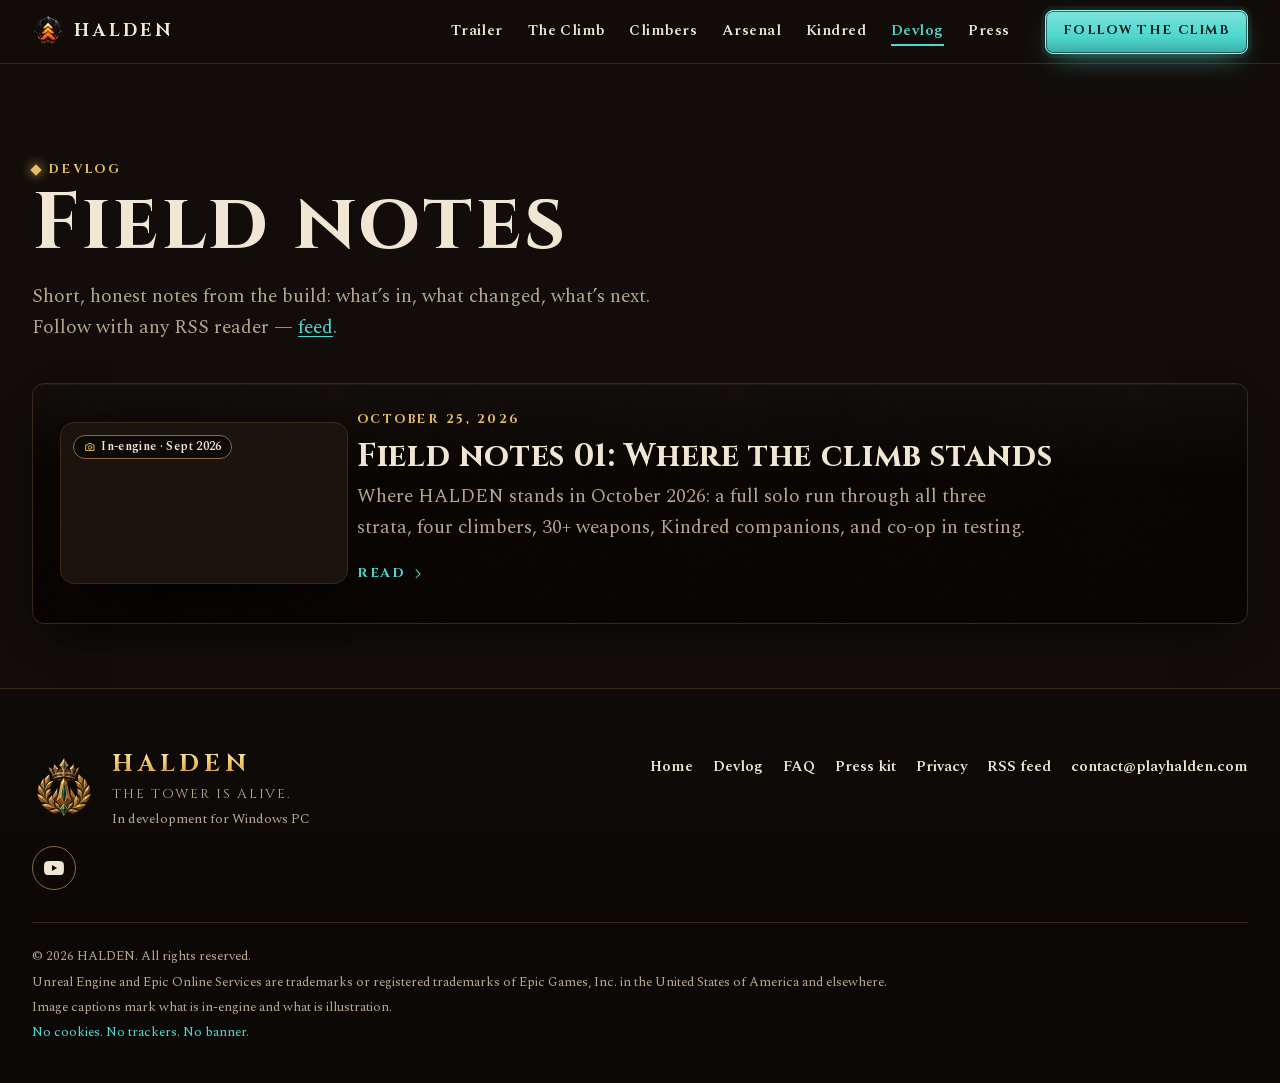
==== commit 94853b07: "HALDEN website v2.2: the 24 review fixes on top of the painted art Anchor links land on their sectio" ====
--- a/devlog/index.html
+++ b/devlog/index.html
@@ -8,12 +8,12 @@
 <meta name="color-scheme" content="dark">
 <meta name="theme-color" content="#120d0a">
 <title>HALDEN devlog | Field notes from the climb</title>
-<meta name="description" content="Field notes from HALDEN&#39;s development: what&#39;s in the build, what changed, what&#39;s next. Follow the climb with any RSS reader, no account needed.">
+<meta name="description" content="Field notes from HALDEN’s development: what’s in the build, what changed, what’s next. Follow the climb with any RSS reader, no account needed.">
 <link rel="canonical" href="https://playhalden.com/devlog/">
 <meta property="og:type" content="website">
 <meta property="og:site_name" content="HALDEN">
 <meta property="og:title" content="HALDEN devlog | Field notes from the climb">
-<meta property="og:description" content="Field notes from HALDEN&#39;s development: what&#39;s in the build, what changed, what&#39;s next. Follow the climb with any RSS reader, no account needed.">
+<meta property="og:description" content="Field notes from HALDEN’s development: what’s in the build, what changed, what’s next. Follow the climb with any RSS reader, no account needed.">
 <meta property="og:url" content="https://playhalden.com/devlog/">
 <meta property="og:locale" content="en_US">
 <meta property="og:image" content="https://playhalden.com/assets/img/og/halden-og-1200x630.jpg">
@@ -23,17 +23,16 @@
 <meta property="og:image:alt" content="HALDEN key art: two climbers before the golden living tower, with the HALDEN wordmark. AI-assisted illustration.">
 <meta name="twitter:card" content="summary_large_image">
 <meta name="twitter:title" content="HALDEN devlog | Field notes from the climb">
-<meta name="twitter:description" content="Field notes from HALDEN&#39;s development: what&#39;s in the build, what changed, what&#39;s next. Follow the climb with any RSS reader, no account needed.">
+<meta name="twitter:description" content="Field notes from HALDEN’s development: what’s in the build, what changed, what’s next. Follow the climb with any RSS reader, no account needed.">
 <meta name="twitter:image" content="https://playhalden.com/assets/img/og/halden-og-1200x630.jpg">
 <meta name="twitter:image:alt" content="HALDEN key art: two climbers before the golden living tower, with the HALDEN wordmark. AI-assisted illustration.">
-<script type="application/ld+json">{"@context":"https://schema.org","@graph":[{"@type":"WebPage","@id":"https://playhalden.com/devlog/","url":"https://playhalden.com/devlog/","name":"HALDEN devlog | Field notes from the climb","description":"Field notes from HALDEN's development: what's in the build, what changed, what's next. Follow the climb with any RSS reader, no account needed.","inLanguage":"en","isPartOf":{"@id":"https://playhalden.com/#website"},"about":{"@id":"https://playhalden.com/#game"}}]}</script>
+<script type="application/ld+json">{"@context":"https://schema.org","@graph":[{"@type":"WebPage","@id":"https://playhalden.com/devlog/","url":"https://playhalden.com/devlog/","name":"HALDEN devlog | Field notes from the climb","description":"Field notes from HALDEN’s development: what’s in the build, what changed, what’s next. Follow the climb with any RSS reader, no account needed.","inLanguage":"en","isPartOf":{"@id":"https://playhalden.com/#website"},"about":{"@id":"https://playhalden.com/#game"}}]}</script>
 <link rel="preload" href="/assets/fonts/cinzel-700.woff2" as="font" type="font/woff2" crossorigin>
 <link rel="preload" href="/assets/fonts/spectral-400.woff2" as="font" type="font/woff2" crossorigin>
-<link rel="stylesheet" href="/assets/css/site.99b9d45f.css">
-<script type="module" src="/assets/js/site.a7c09919.js"></script>
+<link rel="stylesheet" href="/assets/css/site.3502e8c6.css">
+<script type="module" src="/assets/js/site.a671a688.js"></script>
 <link rel="alternate" type="application/atom+xml" title="HALDEN devlog" href="/devlog/feed.xml">
 <link rel="icon" href="/favicon.ico" sizes="16x16 32x32 48x48">
-<link rel="icon" href="/icons/icon-192.png" type="image/png" sizes="192x192">
 <link rel="apple-touch-icon" href="/apple-touch-icon.png">
 <link rel="manifest" href="/site.webmanifest">
 </head>
@@ -75,8 +74,9 @@
 
 <header class="site-header">
   <div class="site-header__inner wrap">
-    <a class="brand" href="/"><img src="/logo.png" width="32" height="32" alt=""><span class="brand__word">HALDEN</span><span class="visually-hidden">, home</span></a>
-    <button class="menu-btn" type="button" aria-expanded="false" aria-controls="nav-panel"><svg class="ico" aria-hidden="true" focusable="false"><use href="#i-menu"></use></svg><span>Menu</span></button>
+    <a class="brand" href="/"><picture><source type="image/avif" srcset="/assets/img/halden-logo-32.avif 1x, /assets/img/halden-logo-64.avif 2x"><source type="image/webp" srcset="/assets/img/halden-logo-32.webp 1x, /assets/img/halden-logo-64.webp 2x"><img src="/logo.png" width="32" height="32" alt=""></picture><span class="brand__word">HALDEN</span><span class="visually-hidden">, home</span></a>
+    <button class="menu-btn" type="button" aria-expanded="false" aria-controls="nav-panel"><span class="menu-btn__open"><svg class="ico" aria-hidden="true" focusable="false"><use href="#i-menu"></use></svg>Menu</span><span class="menu-btn__close"><svg class="ico" aria-hidden="true" focusable="false"><use href="#i-close"></use></svg>Close</span></button>
+    <div class="nav-scrim" aria-hidden="true"></div>
     <div class="nav-panel" id="nav-panel">
       <nav class="nav" aria-label="Primary">
         <ul>
@@ -103,11 +103,16 @@
   </header>
   <ul class="posts">
     <li>
-      <article class="plate post-card" aria-labelledby="post-field-notes-01">
+      <article class="plate post-card post-card--media" aria-labelledby="post-field-notes-01">
+        <figure class="fig"><picture>
+<source type="image/avif" srcset="/assets/img/halden-stratum-3-768.avif 768w, /assets/img/halden-stratum-3-1280.avif 1280w, /assets/img/halden-stratum-3-1920.avif 1920w" sizes="(min-width: 48rem) 288px, calc(100vw - 4rem)">
+<source type="image/webp" srcset="/assets/img/halden-stratum-3-768.webp 768w, /assets/img/halden-stratum-3-1280.webp 1280w, /assets/img/halden-stratum-3-1920.webp 1920w" sizes="(min-width: 48rem) 288px, calc(100vw - 4rem)">
+<img src="/assets/img/halden-stratum-3-1280.jpg" srcset="/assets/img/halden-stratum-3-768.jpg 768w, /assets/img/halden-stratum-3-1280.jpg 1280w, /assets/img/halden-stratum-3-1920.jpg 1920w" sizes="(min-width: 48rem) 288px, calc(100vw - 4rem)" width="1920" height="1080" alt="In-engine: a long white-and-gold colonnade under a purple storm sky, leading to a temple gate." loading="lazy" decoding="async">
+</picture><figcaption class="chip figure-chip"><svg class="ico" aria-hidden="true" focusable="false"><use href="#i-camera"></use></svg><span>In-engine · Sept 2026</span></figcaption></figure>
         <time datetime="2026-10-25">October 25, 2026</time>
         <h2 id="post-field-notes-01"><a href="/devlog/field-notes-01/">Field notes 01: Where the climb stands</a></h2>
         <p>Where HALDEN stands in October 2026: a full solo run through all three strata, four climbers, 30+ weapons, Kindred companions, and co-op in testing.</p>
-        <a class="more" href="/devlog/field-notes-01/" aria-label="Read Field notes 01: Where the climb stands">Read →</a>
+        <a class="more" href="/devlog/field-notes-01/" aria-label="Read Field notes 01: Where the climb stands">Read <svg class="ico" aria-hidden="true" focusable="false"><use href="#i-right"></use></svg></a>
       </article>
     </li>
   </ul>
--- a/assets/css/site.3502e8c6.css
+++ b/assets/css/site.3502e8c6.css
@@ -0,0 +1 @@
+@layer reset,tokens,base,layout,components,themes,motion,utilities;@font-face{font-family:"Cinzel";src:url(/assets/fonts/cinzel-700.woff2) format("woff2");font-weight:700;font-style:normal;font-display:swap}@font-face{font-family:"Cinzel";src:url(/assets/fonts/cinzel-400.woff2) format("woff2");font-weight:400;font-style:normal;font-display:swap}@font-face{font-family:"Spectral";src:url(/assets/fonts/spectral-400.woff2) format("woff2");font-weight:400;font-style:normal;font-display:swap}@font-face{font-family:"Spectral";src:url(/assets/fonts/spectral-600.woff2) format("woff2");font-weight:600;font-style:normal;font-display:swap}@font-face{font-family:"Spectral Fallback";src:local("Georgia");size-adjust:100%;ascent-override:105.9%;descent-override:46.3%;line-gap-override:0%}@font-face{font-family:"Cinzel Fallback";src:local("Georgia Bold"),local("Georgia");font-weight:700;size-adjust:106.2%;ascent-override:91.9%;descent-override:35%;line-gap-override:0%}@property --bg{syntax:"<color>";inherits:true;initial-value:#120d0a}@property --haze{syntax:"<color>";inherits:true;initial-value:#2a1a10}@property --climb{syntax:"<number>";inherits:true;initial-value:0}@layer reset{*,*::before,*::after{box-sizing:border-box}html{-webkit-text-size-adjust:100%;text-size-adjust:100%}body,h1,h2,h3,h4,p,figure,blockquote,dl,dd,ul,ol{margin:0}ul[role=list],ol[role=list],.list-reset{list-style:none;padding:0}img,picture,svg,video,iframe{display:block;max-width:100%}img{height:auto}input,button,textarea,select{font:inherit;color:inherit}button{cursor:pointer;background:none;border:0;padding:0}a{color:inherit}}@layer tokens{:root{color-scheme:dark;--bg:#120d0a;--bg-2:#1a130e;--bg-3:#241a12;--ink:#f1e6d3;--muted:#b8a68c;--gold:#e8bd62;--line:#8a6742;--line-faint:#3a2a1c;--ally:#4fd8cf;--ally-ink:#06201e;--ally-deep:#1f8f89;--focus:#7ff0e8;--foe:#ff7a2f;--foe-red:#e2442f;--ichor-a:#ffb347;--ichor-b:#ffd27a;--haze:#2a1a10;--accent:var(--gold);--font-display:"Cinzel","Cinzel Fallback",Georgia,serif;--font-body:"Spectral","Spectral Fallback",Georgia,serif;--wrap:min(100% - 2rem,76rem);--header-h:64px;--dock-h:72px;--radius:14px;--snap:cubic-bezier(.2,1.6,.4,1);--anticipate:cubic-bezier(.5,0,.9,.4);--ease-out:cubic-bezier(.2,.8,.2,1);--t-press:70ms;--t-hover:140ms;--t-reveal:320ms;--gold-grad:linear-gradient(180deg,#fff1c4 0%,#f2c869 45%,#b9792f 100%);--shadow-1:0 1px 0 rgba(255,236,200,.05) inset,0 18px 40px -18px rgba(0,0,0,.8)}}@layer base{html{scroll-padding-top:calc(var(--header-h) + 8px);background:#0b0806}@media (max-width:63.99rem){html:has(body.has-dock){scroll-padding-bottom:calc(var(--dock-h) + 8px)}}html:has(dialog[open]),html.menu-open{overflow:hidden}body{background-color:var(--bg);color:var(--ink);font-family:var(--font-body);font-weight:400;font-size:clamp(1.0625rem,1rem + .3vw,1.1875rem);line-height:1.6;font-variant-numeric:lining-nums;-webkit-font-smoothing:antialiased;text-rendering:optimizeLegibility;transition:--bg 600ms ease,--haze 600ms ease;overflow-x:clip;min-height:100vh}body::before{content:"";position:fixed;inset:0;z-index:-1;pointer-events:none;background:radial-gradient(120% 70% at 50% 0%,var(--haze) 0%,transparent 62%),radial-gradient(90% 60% at 50% 110%,color-mix(in srgb,var(--haze) 60%,transparent) 0%,transparent 70%)}h1,h2,h3,h4{font-family:var(--font-display);font-weight:700;line-height:1.1;text-wrap:balance}h2{font-size:clamp(2rem,1.2rem + 3.2vw,3.75rem);letter-spacing:.02em;color:var(--ink)}h3{font-size:clamp(1.35rem,1.1rem + 1vw,1.9rem);letter-spacing:.02em}p{text-wrap:pretty}a{color:var(--ally);text-decoration-thickness:1px;text-underline-offset:.18em}a:hover{color:var(--focus)}strong{font-weight:600;color:var(--ink)}:focus-visible{outline:3px solid var(--focus);outline-offset:3px;border-radius:4px}::selection{background:rgba(79,216,207,.35);color:#fff}.num{font-variant-numeric:lining-nums tabular-nums}}@layer layout{.wrap{width:var(--wrap);margin-inline:auto}@media (min-width:75rem) and (max-width:83.99rem){.page-home{--wrap:min(100% - 8rem,76rem)}}.narrow{max-width:62ch}.section{position:relative;padding-block:clamp(3.75rem,2.25rem + 4.5vw,6.75rem)}.section--tight{padding-block:clamp(3rem,2rem + 4vw,5rem)}.section__head{max-width:46rem;margin-bottom:clamp(2rem,1.5rem + 2vw,3.25rem)}.section__head--center{margin-inline:auto;text-align:center;max-width:60rem}.section__head--center>p:not(.eyebrow){max-width:62ch;margin-inline:auto}.section__head--center .whisper{justify-content:center}.section__head>* + *{margin-top:1rem}#trailer{padding-top:clamp(2.5rem,1.5rem + 3vw,4.5rem)}#heroes,#kindred,#coop,#antibodies{isolation:isolate}#heroes::before,#kindred::before,#coop::before,#antibodies::before{content:"";position:absolute;inset:0;z-index:-1;pointer-events:none;background:radial-gradient(70% 60% at 50% 30%,color-mix(in srgb,var(--sec-haze) 70%,transparent),transparent 75%)}.section__head h2{margin-top:.6rem}.prose>* + *{margin-top:1.1em}.prose p{max-width:62ch}.split{display:grid;gap:clamp(2rem,1rem + 4vw,4.5rem);align-items:center}@media (min-width:64rem){.split{grid-template-columns:repeat(2,minmax(0,1fr))}.split--5-7{grid-template-columns:minmax(0,5fr) minmax(0,7fr)}.split--7-5{grid-template-columns:minmax(0,7fr) minmax(0,5fr)}}.page-head{padding-block:clamp(3rem,2rem + 5vw,6rem) clamp(1.5rem,1rem + 2vw,2.5rem)}.page-head h1{font-size:clamp(2.6rem,1.6rem + 4.4vw,5rem);letter-spacing:.04em}.page-head .sub{color:var(--muted);margin-top:.9rem;max-width:62ch}}@layer components{.skip{position:absolute;left:1rem;top:-100px;z-index:100;background:var(--ally);color:var(--ally-ink);padding:.7rem 1rem;border-radius:8px;font-weight:600;text-decoration:none}.skip:focus{top:.75rem}.sprite{position:absolute;width:0;height:0;overflow:hidden}.hero-sentinel{position:absolute;top:24px;left:0;width:1px;height:1px;pointer-events:none}.ico{width:1em;height:1em;flex:none;fill:none;stroke:currentColor;stroke-width:1.8;stroke-linecap:round;stroke-linejoin:round}.ico--fill{fill:currentColor;stroke:none}.eyebrow{font-family:var(--font-display);font-weight:700;font-size:.78rem;letter-spacing:.22em;text-transform:uppercase;color:var(--accent);display:flex;align-items:center;gap:.75em}.eyebrow::before{content:"";width:8px;height:8px;background:currentColor;transform:rotate(45deg);flex:none;box-shadow:0 0 12px currentColor}.section__head--center .eyebrow{justify-content:center}.whisper{font-family:var(--font-display);font-weight:400;font-size:clamp(1.05rem,.9rem + .6vw,1.35rem);letter-spacing:.06em;text-transform:uppercase;color:var(--foe);display:flex;align-items:flex-start;gap:.65em;line-height:1.35;text-shadow:0 0 18px rgba(255,122,47,.35)}.whisper .vein{width:14px;height:20px;flex:none;margin-top:.12em;color:var(--foe)}.whisper--ally{color:var(--ally);text-shadow:0 0 16px rgba(79,216,207,.3);font-size:.95rem}.muted{color:var(--muted)}.small{font-size:.875rem}.footnote{color:var(--muted);font-size:.875rem;margin-top:1.75rem;display:flex;gap:.5em;align-items:center}.footnote::before{content:"";width:6px;height:6px;transform:rotate(45deg);background:var(--line);flex:none}.btn{--b-bg:transparent;--b-ink:var(--ally);--b-bd:var(--ally-deep);position:relative;isolation:isolate;overflow:hidden;display:inline-flex;flex-direction:column;align-items:center;justify-content:center;gap:.15rem;min-height:48px;padding:.8rem 1.5rem;border-radius:8px;background:var(--b-bg);color:var(--b-ink);border:1px solid var(--b-bd);font-family:var(--font-display);font-weight:700;font-size:.95rem;letter-spacing:.12em;text-transform:uppercase;line-height:1.15;text-decoration:none;text-align:center;text-wrap:balance;transition:transform var(--t-hover) var(--snap),box-shadow var(--t-hover) ease,background-color var(--t-hover) ease,color var(--t-hover) ease}.btn:hover{color:var(--b-ink)}.btn--primary{--b-bg:var(--ally);--b-ink:var(--ally-ink);--b-bd:#8ff3ec;background-image:linear-gradient(180deg,rgba(255,255,255,.28),rgba(255,255,255,0) 55%),linear-gradient(0deg,rgba(0,40,38,.25),transparent 40%);box-shadow:0 0 0 1px rgba(6,32,30,.6) inset,0 10px 28px -10px rgba(79,216,207,.65),0 0 0 4px rgba(79,216,207,.08)}.btn--ghost{--b-bg:rgba(79,216,207,.06);background-color:var(--b-bg);backdrop-filter:blur(6px)}.btn--ghost:hover{--b-bg:rgba(79,216,207,.16)}.btn--sm{min-height:44px;padding:.55rem 1.05rem;font-size:.8rem}.btn__main{display:inline-flex;align-items:center;gap:.55em}.btn__sub{font-family:var(--font-body);font-weight:600;font-size:.75rem;letter-spacing:.03em;text-transform:none;opacity:.86}.btn .ico{width:1.05em;height:1.05em}.btn::after{content:"";position:absolute;inset:-2px;z-index:-1;background:linear-gradient(115deg,transparent 30%,rgba(255,255,255,.35) 50%,transparent 70%);transform:translateX(-130%);pointer-events:none}.btn-row{display:flex;flex-wrap:wrap;gap:.75rem;align-items:stretch}.chip{display:inline-flex;align-items:center;gap:.45em;font-family:var(--font-body);font-weight:600;font-size:.75rem;letter-spacing:.03em;line-height:1.2;color:var(--ink);background:rgba(10,8,6,.78);border:1px solid var(--line);border-radius:999px;padding:.32em .8em .36em}.chip .ico{width:12px;height:12px;color:var(--gold)}.figure-chip{position:absolute;top:.75rem;left:.75rem;z-index:2;max-width:calc(100% - 1.5rem);white-space:normal}@media (max-width:39.99rem){.chip__opt{position:absolute;width:1px;height:1px;overflow:hidden;clip-path:inset(50%);white-space:nowrap}.eyebrow{font-size:.72rem;letter-spacing:.16em}}@container (max-width:13.5rem){.figure-chip .chip__opt{position:absolute;width:1px;height:1px;overflow:hidden;clip-path:inset(50%);white-space:nowrap}}.pill{display:inline-flex;align-items:center;gap:.5em;font-weight:600;font-size:.875rem;letter-spacing:.03em;border-radius:999px;padding:.3em .85em;border:1px solid var(--ally-deep);color:var(--ally);background:rgba(79,216,207,.08)}.tag{display:inline-flex;align-items:center;font-weight:600;font-size:.8rem;letter-spacing:.04em;padding:.15em .7em;border-radius:999px;border:1px solid currentColor}.tag--gold{color:var(--gold);border-color:rgba(232,189,98,.6)}.tag--ally{color:var(--ally);border-color:rgba(79,216,207,.55);background:rgba(79,216,207,.08)}.tag--foe{color:var(--foe);border-color:rgba(255,122,47,.6);background:rgba(255,122,47,.07)}.fig{position:relative;margin:0;border-radius:var(--radius);overflow:hidden;background:var(--bg-2);border:1px solid var(--line-faint);box-shadow:0 30px 60px -30px rgba(0,0,0,.85)}.fig picture{display:block;width:100%;height:100%}.fig img{width:100%;height:100%;object-fit:cover}.fig--16x9{aspect-ratio:16/9}.plate{position:relative;background-color:var(--bg-2);background-image:url(/assets/img/halden-leather-800.webp);background-size:400px auto;background-blend-mode:soft-light;border:1px solid var(--line-faint);border-radius:12px;box-shadow:var(--shadow-1)}.plate::before{content:"";position:absolute;inset:0;border-radius:inherit;background:linear-gradient(180deg,rgba(255,236,200,.04),transparent 40%);pointer-events:none}.frame{border:22px solid transparent;border-image:url(/assets/img/halden-plate-1086.webp) 81 fill / 22px stretch;background:none;border-radius:0;box-shadow:none}.frame::before{display:none}.site-header{position:sticky;top:0;z-index:60;height:var(--header-h);background:rgba(18,13,10,.97);border-bottom:1px solid var(--line-faint);transition:background-color 220ms ease,border-color 220ms ease}.site-header__inner{height:100%;display:flex;align-items:center;gap:1.25rem}.brand{display:inline-flex;align-items:center;gap:.6rem;text-decoration:none;color:var(--ink);margin-right:auto;min-height:44px}.brand img{width:32px;height:32px}.brand__word{font-family:var(--font-display);font-weight:700;font-size:1.1rem;letter-spacing:.18em;padding-left:.05em}.brand:hover{color:var(--gold)}.nav-panel{display:flex;align-items:center;gap:1.5rem}.nav ul{display:flex;gap:.15rem;list-style:none;padding:0;margin:0}.header-cta,.dock .btn{white-space:nowrap}.nav a{display:inline-flex;align-items:center;min-height:44px;padding:0 .7rem;color:var(--ink);text-decoration:none;font-weight:600;font-size:.95rem;letter-spacing:.03em;border-radius:6px;position:relative}.nav a::after{content:"";position:absolute;left:.7rem;right:.7rem;bottom:8px;height:2px;background:var(--ally);transform:scaleX(0);transform-origin:left;transition:transform var(--t-hover) var(--snap)}.nav a:hover{color:var(--ally)}.nav a:hover::after,.nav a[aria-current]::after{transform:scaleX(1)}.nav a[aria-current]{color:var(--ally)}.menu-btn{display:none;min-height:44px;min-width:44px;padding:0 .9rem;border:1px solid var(--line);border-radius:8px;color:var(--ink);font-family:var(--font-display);font-weight:700;font-size:.8rem;letter-spacing:.14em;text-transform:uppercase;align-items:center;gap:.5rem}.menu-btn .ico{width:18px;height:18px}.menu-btn__open,.menu-btn__close{display:inline-flex;align-items:center;gap:.5rem}.menu-btn__close,.menu-btn[aria-expanded="true"] .menu-btn__open{display:none}.menu-btn[aria-expanded="true"] .menu-btn__close{display:inline-flex}.menu-btn[aria-expanded="true"]{border-color:var(--ally-deep);color:var(--ally)}.nav-scrim{display:none}@media (min-width:64rem){.page-home .site-header{background:transparent;border-color:transparent}.page-home .site-header.is-solid{background:rgba(18,13,10,.84);border-color:var(--line-faint);-webkit-backdrop-filter:blur(8px);backdrop-filter:blur(8px)}@supports not ((backdrop-filter:blur(8px)) or (-webkit-backdrop-filter:blur(8px))){.page-home .site-header.is-solid{background:rgb(18,13,10)}}.page-home .hero{margin-top:calc(var(--header-h) * -1)}}@media (max-width:63.99rem){.js .menu-btn{display:inline-flex}.site-header__inner{gap:.75rem}.js .nav-panel{position:absolute;top:var(--header-h);left:0;right:0;display:none;flex-direction:column;align-items:stretch;gap:1rem;padding:1rem 1rem 1.5rem;background:rgb(18,13,10);border-bottom:1px solid var(--line);box-shadow:0 30px 40px -20px rgba(0,0,0,.8)}.js .nav-panel.is-open{display:flex}.js .nav-panel{z-index:2}.js .site-header.menu-open .nav-scrim{display:block;position:fixed;left:0;right:0;top:var(--header-h);bottom:0;z-index:1;background:rgba(8,6,4,.78)}.page-404 .nav-panel{display:none}.js .nav ul{flex-direction:column}.js .nav a{width:100%;font-size:1.1rem;border-bottom:1px solid var(--line-faint);border-radius:0;padding:0 .25rem}.js .nav a::after{display:none}html:not(.js) .site-header{height:auto}html:not(.js) .site-header__inner{flex-wrap:wrap;padding-block:.5rem}html:not(.js) .nav ul{flex-wrap:wrap}html:not(.js) .nav-panel{flex-wrap:wrap;gap:.5rem 1rem;width:100%}}.spine{display:none}@media (min-width:75rem){.spine{display:block;position:fixed;right:clamp(10px,1.4vw,26px);top:50%;transform:translateY(-50%);height:60vh;width:44px;z-index:40}.spine__emblem{position:absolute;left:50%;top:-44px;transform:translateX(-50%);width:28px;height:auto;opacity:.95}.spine__track{position:absolute;left:50%;top:6px;bottom:6px;width:2px;transform:translateX(-50%);background:linear-gradient(180deg,rgba(138,103,66,.15),rgba(138,103,66,.55));border-radius:2px;overflow:hidden}.spine__fill{position:absolute;inset:0;background:linear-gradient(0deg,var(--ichor-a),var(--ichor-b));transform-origin:bottom;transform:scaleY(var(--climb));box-shadow:0 0 10px var(--ichor-a)}.spine ol{position:absolute;inset:0;margin:0;padding:0;list-style:none;display:flex;flex-direction:column-reverse;justify-content:space-between}.spine li{height:0;display:flex;align-items:center;justify-content:center}.spine a{position:relative;display:grid;place-items:center;width:44px;height:44px;flex:none;color:var(--ink);text-decoration:none}.spine a::before{content:"";width:12px;height:12px;transform:rotate(45deg);background:var(--bg-3);border:1.5px solid var(--line);transition:transform var(--t-hover) var(--snap),background-color var(--t-hover),border-color var(--t-hover),box-shadow var(--t-hover)}.spine a.is-passed::before{background:var(--ichor-a);border-color:var(--ichor-b)}.spine a.is-active::before{transform:rotate(45deg) scale(1.25);background:var(--bg);border-color:var(--ally);box-shadow:0 0 0 3px rgba(79,216,207,.3),0 0 14px rgba(79,216,207,.7)}.spine a.is-foe::before{border-color:var(--foe)}.spine a.is-foe.is-active::before{border-color:var(--foe);box-shadow:0 0 0 3px rgba(255,122,47,.3),0 0 14px rgba(255,122,47,.7)}.spine__label{position:absolute;right:46px;top:50%;transform:translate(6px,-50%);opacity:0;pointer-events:none;white-space:nowrap;font-family:var(--font-display);font-weight:700;font-size:.72rem;letter-spacing:.16em;text-transform:uppercase;padding:.4em .75em;border-radius:6px;background:rgba(10,8,6,.92);border:1px solid var(--line);color:var(--ink);transition:opacity var(--t-hover),transform var(--t-hover) var(--snap)}.spine a:hover .spine__label,.spine a:focus-visible .spine__label{opacity:1;transform:translate(0,-50%)}.spine a:focus-visible{outline-offset:-4px}}.hero{position:relative;isolation:isolate;overflow:hidden;container-type:inline-size;container-name:hero}.hero__media{position:relative;z-index:-1;overflow:hidden}.hero__media picture,.hero__media img{width:100%;height:100%}.hero__media img{object-fit:cover;object-position:58% 38%;transform-origin:58% 38%}.hero__media::after{content:"";position:absolute;inset:0;pointer-events:none}.hero__vignette{position:absolute;inset:0;pointer-events:none;box-shadow:inset 0 0 160px 30px rgba(255,126,40,.55),inset 0 0 40px 4px rgba(255,170,80,.25);opacity:.35;mix-blend-mode:screen}.hero__motes{position:absolute;inset:0;pointer-events:none;overflow:hidden}.hero__motes i{position:absolute;bottom:-12px;width:3px;height:3px;border-radius:50%;background:#ffc46b;box-shadow:0 0 6px 2px rgba(255,150,50,.75);opacity:0}.hero__chip{position:absolute;right:1rem;bottom:1rem;z-index:3}.hero__eyebrow{color:var(--gold)}.wordmark{font-size:clamp(3.5rem,1.6rem + 9vw,9rem);letter-spacing:.06em;line-height:.92;margin:.35rem 0 .2rem -.04em;white-space:nowrap;width:max-content;max-width:none;background:var(--gold-grad);-webkit-background-clip:text;background-clip:text;color:transparent;filter:drop-shadow(0 4px 0 rgba(0,0,0,.55))}.hero__hook{font-family:var(--font-display);font-weight:700;font-size:clamp(1.4rem,1rem + 2vw,2.4rem);line-height:1.18;letter-spacing:.01em;color:var(--ink);text-shadow:0 2px 18px rgba(0,0,0,.6);max-width:20ch;text-wrap:balance}.hero__ctas{margin-top:1.6rem}.hero__lede{margin-top:1.4rem;max-width:34rem;color:var(--ink);text-shadow:0 1px 12px rgba(0,0,0,.65)}.hero__status{margin-top:.8rem;color:var(--muted);font-size:.875rem;font-weight:600;letter-spacing:.03em;display:flex;align-items:center;gap:.55em}.hero__status::before{content:"";width:7px;height:7px;border-radius:50%;background:var(--ally);box-shadow:0 0 10px var(--ally);flex:none}.hero__cue{position:absolute;left:50%;bottom:1.1rem;transform:translateX(-50%);display:none;flex-direction:column;align-items:center;gap:.2rem;color:var(--muted);text-decoration:none;font-family:var(--font-display);font-weight:700;font-size:.7rem;letter-spacing:.24em;text-transform:uppercase;min-height:44px;padding:.25rem .75rem;z-index:2}.hero__cue .ico{width:18px;height:18px;color:var(--gold)}.hero__cue:hover{color:var(--ink)}@media (min-width:64rem){.hero{height:clamp(640px,100svh,980px);min-height:640px;display:flex;align-items:flex-end}.hero__media{position:absolute;inset:0}.hero__media::after{background:linear-gradient(90deg,rgba(18,13,10,.92) 0%,rgba(18,13,10,.62) 34%,transparent 62%),linear-gradient(0deg,var(--bg) 0%,rgba(18,13,10,0) 28%),linear-gradient(180deg,rgba(18,13,10,.55) 0%,rgba(18,13,10,0) 14%)}.hero__content{padding-bottom:4rem;position:relative;z-index:1}.hero__text{max-width:37rem}.hero__chip{right:max(1rem,calc((100% - 76rem)/2));bottom:1.5rem}.hero__cue{display:flex}}@media (max-width:63.99rem){.hero__media{aspect-ratio:941/1292;max-height:min(160vw,74svh);width:100%}.hero__media::after{background:linear-gradient(0deg,var(--bg) 0%,rgba(18,13,10,.85) 14%,rgba(18,13,10,0) 34%)}.hero__content{position:relative;margin-top:-110px;z-index:1;padding-bottom:3rem}.hero__chip{bottom:auto;top:.75rem;right:.75rem}.hero__ctas .btn{flex:1 1 15rem}}.divider{display:flex;align-items:center;gap:10px;width:var(--wrap);margin-inline:auto;color:var(--gold)}.divider::before,.divider::after{content:"";flex:1;height:1px;background:linear-gradient(90deg,transparent,var(--line-faint) 35%)}.divider::after{background:linear-gradient(270deg,transparent,var(--line-faint) 35%)}.divider span{width:4px;height:4px;border-radius:50%;background:var(--ally);box-shadow:0 0 8px var(--ally)}.divider b{width:10px;height:10px;background:var(--gold);transform:rotate(45deg);box-shadow:0 0 12px rgba(232,189,98,.6)}.facts{padding-block:clamp(2rem,1rem + 3vw,3.5rem) clamp(1rem,.5rem + 2vw,2rem)}.facts__grid{display:grid;gap:1rem;grid-template-columns:repeat(2,minmax(0,1fr));list-style:none;padding:0}@media (min-width:64rem){.facts__grid{grid-template-columns:repeat(4,minmax(0,1fr));gap:1.25rem}}.fact{padding:.35rem .5rem .5rem;min-height:100%}.fact h3{font-size:clamp(1.05rem,.95rem + .45vw,1.3rem);color:var(--gold);letter-spacing:.04em;margin-bottom:.45rem}.fact p{font-size:.95rem;line-height:1.5;color:var(--ink)}.fact__ico{width:26px;height:26px;color:var(--gold);margin-bottom:.6rem;opacity:.9}@media (max-width:39.99rem){.fact p{font-size:.88rem;line-height:1.45}.fact{padding:0;border-width:16px;border-image-width:16px}.fact h3{font-size:1rem}.fact__ico{width:22px;height:22px;margin-bottom:.4rem}.facts__grid{gap:.6rem}}.trailer__frame{position:relative;container-type:inline-size;max-width:76rem;margin-inline:auto;aspect-ratio:16/9;border-radius:var(--radius);overflow:hidden;background:#000;border:1px solid var(--line);box-shadow:0 0 0 6px rgba(26,19,14,.9),0 0 0 7px var(--line-faint),0 50px 90px -40px rgba(0,0,0,.95)}.trailer__facade{position:absolute;inset:0;display:block;color:var(--ink);text-decoration:none}.trailer__facade picture,.trailer__facade img{width:100%;height:100%;object-fit:cover}.trailer__facade::after{content:"";position:absolute;inset:0;background:radial-gradient(60% 60% at 50% 42%,transparent 40%,rgba(0,0,0,.45) 100%),linear-gradient(0deg,rgba(0,0,0,.65),transparent 30%);transition:background-color var(--t-hover)}.trailer__play{--d:clamp(56px,7.5cqi,96px);position:absolute;left:52%;top:53%;z-index:2;width:var(--d);height:var(--d);margin:calc(var(--d) / -2) 0 0 calc(var(--d) / -2);border-radius:50%;display:grid;place-items:center;background:rgba(6,32,30,.55);border:3px solid var(--ally);color:var(--ally);box-shadow:0 0 0 8px rgba(79,216,207,.16),0 0 40px rgba(79,216,207,.55);-webkit-backdrop-filter:blur(4px);backdrop-filter:blur(4px);transition:transform var(--t-hover) var(--snap),background-color var(--t-hover)}.trailer__play .ico{width:36%;height:36%;margin-left:6%}.trailer__label{position:absolute;right:1rem;bottom:1rem;z-index:2;display:inline-flex;align-items:center;gap:.6em;font-family:var(--font-display);font-weight:700;font-size:.9rem;letter-spacing:.14em;text-transform:uppercase;padding:.6em 1em;border-radius:8px;background:rgba(10,8,6,.8);border:1px solid var(--ally-deep);color:var(--ally)}.trailer__label span{font-family:var(--font-body);font-weight:600;letter-spacing:.03em;text-transform:none;color:var(--muted);font-size:.85rem}.trailer__facade:hover .trailer__play,.trailer__facade:focus-visible .trailer__play{transform:scale(1.08);background:rgba(79,216,207,.25)}.trailer__facade:focus-visible{outline-offset:-6px}.trailer__frame iframe{position:absolute;inset:0;width:100%;height:100%;border:0}.trailer__meta{display:flex;flex-wrap:wrap;gap:.4rem 1.25rem;justify-content:center;margin-top:1.25rem;color:var(--muted);font-size:.875rem;text-align:center}.trailer__meta a{color:var(--ally)}@media (max-width:39.99rem){.trailer__play{--d:48px;left:auto;top:auto;right:8px;bottom:8px;margin:0;border-width:2px;-webkit-backdrop-filter:none;backdrop-filter:none;background:rgba(6,32,30,.82)}.trailer__facade .figure-chip{left:auto;right:.5rem;top:.5rem;font-size:.66rem;padding:.25em .6em}}@container (max-width:62rem){.trailer__label{position:absolute;width:1px;height:1px;padding:0;margin:-1px;overflow:hidden;clip-path:inset(50%);white-space:nowrap;border:0}}.route{display:grid;gap:1.5rem}.route__map{width:100%;height:auto;max-width:640px;margin-inline:auto}.route__map .ln{stroke:#8a6742;stroke-width:2;fill:none;opacity:.7;stroke-dasharray:2 6;stroke-linecap:round}.route__map .ln--hot{stroke:var(--ichor-a);opacity:1;stroke-dasharray:none;filter:drop-shadow(0 0 4px rgba(255,179,71,.6))}.route__map .nd{stroke-width:2}.route__map .nd--foe{fill:#2a120a;stroke:var(--foe)}.route__map .nd--ally{fill:#0c2321;stroke:var(--ally)}.route__map .nd--gold{fill:#2a1f0e;stroke:var(--gold)}.route__map .nd--you{fill:var(--ally);stroke:#bff8f3}.route__map .crown{fill:var(--gold)}.route__map .glow{fill:url(#crownGlow)}.tiles{display:grid;gap:.75rem;grid-template-columns:repeat(2,minmax(0,1fr));list-style:none;padding:0;margin:0}@media (min-width:40rem){.tiles{grid-template-columns:repeat(3,minmax(0,1fr))}}.tile{display:grid;grid-template-columns:auto 1fr;gap:.2rem .8rem;align-items:start;padding:1rem 1rem 1.05rem;border-left:2px solid var(--line);border-radius:10px;background:linear-gradient(180deg,rgba(36,26,18,.85),rgba(26,19,14,.85));border-top:1px solid var(--line-faint);border-right:1px solid var(--line-faint);border-bottom:1px solid var(--line-faint)}.tile .ico{width:24px;height:24px;grid-row:span 2;margin-top:.15rem}.tile h4{font-size:1rem;letter-spacing:.06em}.tile p{font-size:.9rem;line-height:1.45;color:var(--muted)}.tile--foe{border-left-color:var(--foe)}.tile--foe .ico{color:var(--foe)}.tile--ally{border-left-color:var(--ally)}.tile--ally .ico{color:var(--ally)}.tile--gold{border-left-color:var(--gold)}.tile--gold .ico{color:var(--gold)}.rule{padding:1.6rem 1.6rem 1.7rem;border-color:rgba(255,122,47,.35);background-color:#1d110b;box-shadow:inset 0 0 0 1px rgba(255,122,47,.08),0 0 60px -20px rgba(255,122,47,.35)}.rule .eyebrow{color:var(--foe)}.rule h3{margin:.6rem 0 .5rem;color:var(--ink)}.rule p{color:var(--ink);max-width:52ch}.climb__route h3{font-size:1.15rem;letter-spacing:.14em;text-transform:uppercase;color:var(--gold);margin-bottom:1rem;display:flex;align-items:center;gap:.75rem}.climb__route h3::after{content:"";flex:1;height:1px;background:var(--line-faint)}.stratum{position:relative;overflow:hidden;padding-block:clamp(3.5rem,2.5rem + 4vw,6.5rem)}.stratum{isolation:isolate}.stratum::before{content:"";position:absolute;inset:0;z-index:-2;background:radial-gradient(60% 80% at var(--sx,30%) 50%,color-mix(in srgb,var(--sec-haze) 85%,transparent),transparent 72%),linear-gradient(180deg,transparent,color-mix(in srgb,var(--sec-bg) 92%,transparent) 18%,color-mix(in srgb,var(--sec-bg) 92%,transparent) 82%,transparent)}.stratum::after{content:"";position:absolute;left:0;right:0;top:0;height:1px;background:linear-gradient(90deg,transparent,color-mix(in srgb,var(--accent) 35%,transparent),transparent)}.stratum__grid{display:grid;gap:clamp(1.75rem,1rem + 3vw,3.5rem);align-items:center}@media (min-width:64rem){.stratum__grid{grid-template-columns:minmax(0,6fr) minmax(0,4fr)}.stratum--flip .stratum__grid{grid-template-columns:minmax(0,4fr) minmax(0,6fr)}.stratum--flip .stratum__fig{order:2}.stratum--flip{--sx:70%}}@media (max-width:63.99rem){.stratum__num{font-size:7rem;left:auto;right:0;top:-.1em}}.stratum__fig{aspect-ratio:16/9;border-color:color-mix(in srgb,var(--accent) 35%,transparent)}.stratum__text{position:relative}.stratum__num{position:absolute;left:-.06em;top:-.42em;font-family:var(--font-display);font-weight:700;font-size:12rem;line-height:1;color:var(--accent);opacity:.12;pointer-events:none;z-index:-1;user-select:none;letter-spacing:-.02em}.stratum__label{color:var(--accent)}.stratum h3{font-size:clamp(2rem,1.4rem + 2.4vw,3.2rem);margin-top:.5rem;letter-spacing:.03em}.stratum__sub{font-family:var(--font-display);font-weight:700;color:var(--accent);font-size:1.05rem;letter-spacing:.05em;margin-top:.4rem}.stratum__body{margin-top:1rem;max-width:44ch}.stratum .whisper{margin-top:1.4rem}.heroes{display:grid;gap:1rem;grid-template-columns:repeat(2,minmax(0,1fr));list-style:none;padding:0;margin:0;container-type:inline-size}@media (min-width:64rem){.heroes{grid-template-columns:repeat(4,minmax(0,1fr));gap:1.25rem}}.hero-card{position:relative;display:flex;flex-direction:column;border-radius:var(--radius);border:1px solid var(--line);background:linear-gradient(180deg,var(--bg-3),#16110c 70%);overflow:hidden;box-shadow:var(--shadow-1);transition:border-color var(--t-hover),box-shadow var(--t-hover)}.hero-card__media{position:relative;aspect-ratio:3/4;display:flex;align-items:flex-end;justify-content:center;background:radial-gradient(60% 55% at 50% 58%,rgba(79,216,207,.32),rgba(79,216,207,.06) 55%,transparent 75%),linear-gradient(180deg,#132321,#1a1611 85%);overflow:hidden}.hero-card__media::after{content:"";position:absolute;inset:auto 0 0;height:30%;background:linear-gradient(0deg,#1b150f,transparent)}.hero-card__media picture{height:94%;display:flex;justify-content:center;transition:transform var(--t-hover) var(--snap)}.hero-card__media img{height:100%;width:auto;max-width:none;object-fit:contain;filter:drop-shadow(0 18px 18px rgba(0,0,0,.55))}.hero-card__body{position:relative;z-index:1;padding:.2rem 1.15rem 1.3rem;display:flex;flex-direction:column;gap:.45rem;flex:1}.hero-card__title{font-family:var(--font-display);font-weight:700;color:var(--gold);font-size:.78rem;letter-spacing:.2em;text-transform:uppercase}.hero-card h3{font-size:clamp(1.35rem,1.1rem + .8vw,1.75rem);display:flex;align-items:center;flex-wrap:wrap;gap:.5rem}.hero-card p{font-size:.95rem;line-height:1.5;color:var(--ink)}.hero-card .res{margin-top:auto;padding-top:.4rem}.hero-card:hover,.hero-card:focus-within{border-color:var(--ally-deep);box-shadow:0 0 0 1px rgba(79,216,207,.25),0 30px 60px -30px rgba(79,216,207,.35)}.hero-card:hover .hero-card__media picture,.hero-card:focus-within .hero-card__media picture{transform:translateY(-6px) scale(1.03)}.hero-card .figure-chip{top:.6rem;left:.6rem}@media (max-width:39.99rem){.hero-card__body{padding:.1rem .8rem 1rem}.hero-card p{font-size:.88rem}.hero-card .chip{font-size:.68rem}}.teaser{margin-top:1.25rem;display:grid;grid-template-columns:auto 1fr;align-items:center;gap:1rem 1.5rem;padding:0 1.5rem 0 0;border-radius:var(--radius);border:1px dashed rgba(79,216,207,.4);background:linear-gradient(90deg,rgba(79,216,207,.08),rgba(79,216,207,.02) 60%,transparent);overflow:hidden;min-height:132px}.teaser__art{width:120px;height:132px;overflow:hidden;align-self:end}.teaser__art img{width:100%;height:auto;margin-top:6px}.teaser h3{font-size:1.3rem;display:flex;flex-wrap:wrap;gap:.6rem;align-items:center}.teaser p{color:var(--muted);margin-top:.25rem}.weapons{display:grid;gap:1rem;grid-template-columns:repeat(2,minmax(0,1fr));list-style:none;padding:0;margin:0;container-type:inline-size}@media (min-width:64rem){.weapons{grid-template-columns:repeat(4,minmax(0,1fr));gap:1.25rem}}.weapon{position:relative;display:flex;flex-direction:column;border-radius:var(--radius);border:1px solid var(--line-faint);background:linear-gradient(180deg,#1d1610,#15100c);overflow:hidden;box-shadow:var(--shadow-1);transition:border-color var(--t-hover)}.weapon__media{position:relative;aspect-ratio:4/3;overflow:hidden;background:#1d1610}.weapon__media picture{display:block;width:100%;height:100%;transition:transform var(--t-hover) var(--snap)}.weapon__media img{width:100%;height:100%;object-fit:cover}.weapon__media::after{content:"";position:absolute;inset:0;background:linear-gradient(0deg,#1d1610 0%,rgba(29,22,16,.85) 12%,rgba(29,22,16,0) 32%),radial-gradient(75% 70% at 50% 48%,transparent 45%,rgba(21,16,12,.7) 85%,#15100c 100%);pointer-events:none}.weapon__body{padding:.9rem 1.1rem 1.2rem;display:flex;flex-direction:column;gap:.5rem;flex:1}.weapon h3{font-size:clamp(1.15rem,1rem + .5vw,1.4rem);letter-spacing:.04em}.weapon p{font-size:.92rem;line-height:1.5;color:var(--muted)}.weapon .tag{align-self:flex-start}.weapon .figure-chip{top:.55rem;left:.55rem;font-size:.68rem}.weapon:hover .weapon__media picture{transform:rotate(-4deg) scale(1.06)}.weapon:hover{border-color:var(--line)}@media (max-width:39.99rem){.weapon__body{padding:.7rem .8rem 1rem}.weapon p{font-size:.85rem}}.ichor__panel{padding:2rem clamp(1.2rem,1rem + 2vw,2.5rem) 2.2rem}.meter{position:relative;padding-top:3.4rem}.meter__track{position:relative;height:30px;border-radius:999px;background:linear-gradient(180deg,#0d0906,#1d140d);border:2px solid #9a7444;box-shadow:inset 0 2px 6px rgba(0,0,0,.8),0 0 0 4px #2a1d12,0 0 0 5px #6d5132;overflow:hidden}.meter__fill{position:absolute;inset:0;background:linear-gradient(90deg,#c46a12,var(--ichor-a) 55%,var(--ichor-b));box-shadow:0 0 24px rgba(255,179,71,.6);transform:scaleX(0);transform-origin:left;transition:transform 900ms var(--anticipate)}.meter__fill::after{content:"";position:absolute;inset:0;background:linear-gradient(180deg,rgba(255,255,255,.4),transparent 50%)}.meter__ticks{position:absolute;inset:0;display:flex;justify-content:space-evenly;pointer-events:none}.meter__ticks i{width:2px;background:rgba(18,13,10,.75)}.meter__labels{display:flex;justify-content:space-between;margin-top:.6rem;color:var(--muted);font-size:.875rem;font-variant-numeric:lining-nums tabular-nums}.meter__surge{position:absolute;right:0;top:0;font-family:var(--font-display);font-weight:700;font-size:2rem;letter-spacing:.12em;color:var(--ally);text-shadow:0 0 18px rgba(79,216,207,.75);opacity:0;transform:scale(1.4);transform-origin:right center}.meter__surge::after{content:"";position:absolute;right:-.4rem;top:50%;width:3.2rem;height:3.2rem;margin-top:-1.6rem;border-radius:50%;border:3px solid var(--ally);opacity:0;transform:scale(.6)}.meter.is-filled .meter__fill{transform:scaleX(1)}.meter.is-surged .meter__surge{opacity:1;transform:scale(1)}html:not(.js) .meter__fill{transform:none}html:not(.js) .meter__surge{opacity:1;transform:none}.ichor__facts{display:grid;grid-template-columns:repeat(3,minmax(0,1fr));gap:.75rem;margin-top:1.75rem;padding:0;list-style:none}.ichor__facts li{border-top:1px solid var(--line-faint);padding-top:.7rem;font-size:.88rem;line-height:1.4;color:var(--muted)}.ichor__facts b{display:block;font-family:var(--font-display);font-weight:700;color:var(--ichor-b);font-size:.82rem;letter-spacing:.12em;text-transform:uppercase;margin-bottom:.2rem}.kindred{display:grid;gap:2rem 1rem;grid-template-columns:repeat(2,minmax(0,1fr));list-style:none;padding:0;margin:0}@media (min-width:40rem){.kindred{grid-template-columns:repeat(4,minmax(0,1fr));gap:2.5rem 1.25rem}}.kin{display:flex;flex-direction:column;align-items:center;text-align:center;gap:.55rem}.kin__ring{position:relative;width:160px;height:160px;display:grid;place-items:center;border-radius:50%;background:radial-gradient(circle at 50% 55%,rgba(79,216,207,.22),rgba(11,19,18,.95) 68%)}.kin__ring>picture{position:absolute;inset:10%}.kin__ring>picture img{width:100%;height:100%;object-fit:contain}.kin__frame{position:absolute;inset:0;width:100%;height:100%;pointer-events:none}.kin h3{font-size:1.1rem;letter-spacing:.08em;margin-top:.35rem}.kin .whisper{justify-content:center;max-width:22ch;font-size:.95rem}.kindred-fig{margin:0}.kindred-fig figcaption{margin-top:2rem;display:flex;justify-content:center}@media (max-width:39.99rem){.kin__ring{width:132px;height:132px}.kin .whisper{font-size:.82rem}}.ab-media{display:grid;gap:1rem}.ab-media .fig{aspect-ratio:16/9;border-color:rgba(255,122,47,.3)}@media (min-width:64rem){.ab-media{grid-template-columns:minmax(0,2fr) minmax(0,1fr)}.ab-media .fig:last-child{aspect-ratio:auto}.ab-media .fig:last-child picture{position:absolute;inset:0}}.ab-row{display:grid;gap:2rem;margin-top:2.25rem}@media (min-width:64rem){.ab-row{grid-template-columns:minmax(0,1.3fr) minmax(0,1fr);align-items:start}}.ab-chips{display:flex;flex-wrap:wrap;gap:.6rem;list-style:none;padding:0;margin:0}.ab-chip{display:inline-flex;align-items:center;gap:.5rem;padding:.5rem .95rem;border-radius:999px;border:1px solid rgba(255,122,47,.55);background:rgba(255,122,47,.06);color:var(--ink);font-weight:600;font-size:.95rem}.ab-chip span{color:var(--foe);font-size:.85rem}.ab-chip::before{content:"";width:7px;height:7px;transform:rotate(45deg);background:var(--foe);flex:none}.elites h3{font-size:1.2rem;margin-bottom:1rem}.elites ul{display:flex;gap:1.25rem;flex-wrap:wrap;list-style:none;padding:0;margin:0}.elites li{display:flex;align-items:center;gap:.6rem;font-family:var(--font-display);font-weight:700;letter-spacing:.08em;font-size:.95rem;color:var(--foe)}.elites img{width:48px;height:48px;filter:drop-shadow(0 0 10px rgba(255,122,47,.45))}.coop__fig{aspect-ratio:16/9;border-color:rgba(79,216,207,.3)}.status-pill{margin-top:1.4rem}.status-pill .dot{width:9px;height:9px;border-radius:50%;background:var(--ally);box-shadow:0 0 0 0 rgba(79,216,207,.6)}.gallery{display:grid;gap:.75rem;grid-template-columns:repeat(2,minmax(0,1fr));list-style:none;padding:0;margin:0;container-type:inline-size}.gallery li{min-width:0}.gallery figure{margin:0}.g-link{position:relative;display:block;aspect-ratio:16/9;border-radius:12px;overflow:hidden;border:1px solid var(--line-faint);background:var(--bg-2)}.g-link img{width:100%;height:100%;object-fit:cover;transition:transform 400ms var(--ease-out),filter var(--t-hover)}.g-link::after{content:"";position:absolute;inset:0;border-radius:inherit;box-shadow:inset 0 0 0 1px rgba(255,236,200,.06);background:linear-gradient(0deg,rgba(0,0,0,.35),transparent 35%);pointer-events:none}.g-link:hover img{transform:scale(1.04)}.g-link{container-type:inline-size}.gallery .figure-chip{top:.6rem;left:.6rem;max-width:calc(100% - 1.2rem)}@media (max-width:39.99rem){.gallery .figure-chip{font-size:.66rem;top:.4rem;left:.4rem;padding:.25em .6em;max-width:calc(100% - .8rem)}}.gallery__g1{grid-column:1/-1}.gallery__note{grid-column:1/-1;display:flex;flex-direction:column;justify-content:center;gap:.6rem;padding:1.4rem 1.5rem;border-radius:12px;border:1px solid var(--line-faint);background:linear-gradient(135deg,rgba(36,26,18,.9),rgba(18,13,10,.9))}.gallery__note p{color:var(--muted);font-size:.95rem}@media (min-width:64rem){.gallery{grid-template-columns:repeat(4,minmax(0,1fr));gap:1rem}.gallery__g1{grid-column:span 2;grid-row:span 2}.gallery__g1,.gallery__g1 figure{height:100%}.gallery__g1 .g-link{aspect-ratio:auto;height:100%}.gallery__note{grid-column:span 2}}.lightbox{padding:0;border:0;background:transparent;max-width:100vw;max-height:100vh;width:100vw;height:100vh;color:var(--ink)}.lightbox::backdrop{background:rgba(8,6,4,.97)}.lightbox__inner{position:relative;width:100%;height:100%;display:grid;grid-template-rows:1fr auto;place-items:center;padding:3.5rem 4.5rem 1rem}.lightbox figure{margin:0;display:flex;flex-direction:column;align-items:center;gap:.9rem;max-width:100%;max-height:100%;min-height:0}.lightbox img{max-width:min(100%,1600px);max-height:calc(100vh - 11rem);width:auto;height:auto;border-radius:10px;border:1px solid var(--line-faint);box-shadow:0 40px 80px -30px #000}.lightbox figcaption{display:flex;flex-wrap:wrap;gap:.5rem .8rem;align-items:center;justify-content:center;max-width:76ch;text-align:center;color:var(--ink);font-size:.92rem;line-height:1.45;padding:.6rem 1rem;border-radius:10px;background:var(--bg-2);border:1px solid var(--line-faint)}.lightbox__count{font-family:var(--font-display);font-weight:700;letter-spacing:.14em;color:var(--gold);font-size:.8rem}.lb-btn{position:absolute;z-index:2;display:grid;place-items:center;min-width:48px;min-height:48px;border-radius:50%;border:1px solid var(--line);background:rgba(18,13,10,.85);color:var(--ink);transition:transform var(--t-hover) var(--snap),border-color var(--t-hover)}.lb-btn:hover{border-color:var(--ally);color:var(--ally);transform:scale(1.06)}.lb-btn .ico{width:22px;height:22px}.lb-close{top:.75rem;right:.75rem}.lb-prev{left:.75rem;top:50%;margin-top:-24px}.lb-next{right:.75rem;top:50%;margin-top:-24px}@media (max-width:39.99rem){.lightbox__inner{padding:3.75rem .75rem 5rem}.lb-prev,.lb-next{top:auto;bottom:1rem;margin:0}.lb-prev{left:calc(50% - 60px)}.lb-next{right:calc(50% - 60px)}}.answers{display:grid;gap:1rem;grid-template-columns:minmax(0,1fr);list-style:none;padding:0;margin:0}@media (min-width:48rem){.answers{grid-template-columns:repeat(2,minmax(0,1fr));gap:1.25rem}}.answer{padding:.4rem .7rem .7rem}.answer h3{font-size:clamp(1.1rem,1rem + .4vw,1.3rem);color:var(--gold);letter-spacing:.03em;margin-bottom:.45rem}.answer p{font-size:.98rem;line-height:1.55}.answers__more{margin-top:1.75rem;text-align:center}.answers__more a{font-family:var(--font-display);font-weight:700;letter-spacing:.12em;text-transform:uppercase;font-size:.9rem;text-decoration:none;display:inline-flex;gap:.5em;align-items:center;min-height:44px}.follow{text-align:center}.follow__emblem{width:220px;height:auto;margin:0 auto 1.25rem}.follow .section__head{margin-inline:auto}.follow__cards{display:grid;gap:1rem;grid-template-columns:minmax(0,1fr);list-style:none;padding:0;margin:0 auto;max-width:68rem;text-align:left}@media (min-width:48rem){.follow__cards{grid-template-columns:repeat(3,minmax(0,1fr));gap:1.25rem}}.fcard{display:flex;flex-direction:column;gap:.7rem;padding:1.5rem 1.5rem 1.6rem}.fcard__head{display:flex;align-items:center;gap:.7rem}.fcard__head .ico{width:26px;height:26px;color:var(--ally)}.fcard h3{font-size:1.25rem;letter-spacing:.05em}.fcard p{font-size:.95rem;line-height:1.5;color:var(--muted)}.fcard .btn-row{margin-top:auto;padding-top:.4rem}.fcard .btn{flex:1 1 auto}.fcard__mail{font-family:var(--font-body);text-transform:none;letter-spacing:.01em;font-size:1rem;font-weight:600}.socials{display:flex;gap:.6rem;justify-content:center;flex-wrap:wrap;list-style:none;padding:0;margin:1.5rem 0 0}.socials a{display:grid;place-items:center;width:44px;height:44px;border-radius:50%;border:1px solid var(--line);color:var(--ink);text-decoration:none}.socials a:hover{color:var(--ally);border-color:var(--ally)}.socials .ico{width:20px;height:20px}.promise{margin-top:2.25rem;display:inline-flex;align-items:center;gap:.6rem;color:var(--ink);font-weight:600;font-size:.95rem;padding:.6rem 1.1rem;border-radius:999px;border:1px solid rgba(79,216,207,.3);background:rgba(79,216,207,.06);text-align:left}.promise .ico{width:20px;height:20px;color:var(--ally)}.site-footer{position:relative;margin-top:2rem;padding-block:3.5rem 2.5rem;border-top:1px solid var(--line-faint);background:linear-gradient(180deg,rgba(10,7,5,.4),#0b0806 60%)}.footer__top{display:grid;gap:2rem;align-items:start}@media (min-width:64rem){.footer__top{grid-template-columns:minmax(0,1fr) auto}}.footer__brand{display:flex;align-items:center;gap:1rem}.footer__brand img{width:64px;height:64px}.footer__word{font-family:var(--font-display);font-weight:700;font-size:1.5rem;letter-spacing:.2em;background:var(--gold-grad);-webkit-background-clip:text;background-clip:text;color:transparent}.footer__status{color:var(--muted);font-size:.85rem;margin-top:.2rem}.footer__tag{color:var(--muted);font-family:var(--font-display);font-size:.85rem;letter-spacing:.14em;text-transform:uppercase}.footer__nav ul{display:flex;flex-wrap:wrap;gap:.25rem 1.25rem;list-style:none;padding:0;margin:0}.footer__nav a{display:inline-flex;min-height:44px;align-items:center;color:var(--ink);text-decoration:none;font-weight:600;font-size:.95rem}.footer__nav a:hover{color:var(--ally)}.footer__legal{margin-top:2rem;padding-top:1.5rem;border-top:1px solid var(--line-faint);display:grid;gap:.35rem;color:var(--muted);font-size:.82rem;line-height:1.5}.footer__legal p:last-child{color:var(--ally)}.site-footer .socials{justify-content:flex-start;margin-top:1rem}.dock{position:fixed;left:0;right:0;bottom:0;z-index:55;display:none;gap:.6rem;padding:.6rem 1rem calc(.6rem + env(safe-area-inset-bottom));background:rgba(18,13,10,.95);border-top:1px solid var(--line);box-shadow:0 -20px 40px -20px rgba(0,0,0,.8);transform:translateY(110%);transition:transform 260ms var(--ease-out)}.dock .btn{flex:1;min-height:48px;padding:.5rem .75rem;font-size:.8rem}.dock .btn--ghost{flex:0 0 auto}@media (max-width:63.99rem){.js .dock{display:flex}.dock.is-shown{transform:none}body.has-dock{padding-bottom:var(--dock-h)}}.jump{display:flex;flex-wrap:wrap;gap:.5rem;margin:1.75rem 0 0;padding:0;list-style:none}.jump a{display:inline-flex;align-items:center;min-height:44px;padding:0 1rem;border-radius:999px;border:1px solid var(--line);color:var(--ink);text-decoration:none;font-weight:600;font-size:.92rem}.jump a:hover{border-color:var(--ally);color:var(--ally)}.faq-sec{padding-block:2.5rem 1rem;border-top:1px solid var(--line-faint)}.faq-sec:first-child{border-top:0;padding-top:0}.toc{padding:1.1rem 1.2rem 1.25rem}.toc .jump{margin-top:.6rem}@media (min-width:64rem){.faq__toc{position:sticky;top:calc(var(--header-h) + 1.25rem)}.toc .jump{flex-direction:column;align-items:stretch}.toc .jump a{border-radius:8px;justify-content:space-between}}.post__cover{margin:0 0 2.5rem;aspect-ratio:16/9}.post-card{grid-template-columns:minmax(0,1fr)}@media (min-width:48rem){.post-card--media{grid-template-columns:minmax(0,18rem) minmax(0,1fr);align-items:center;column-gap:1.75rem}.post-card--media .fig{grid-row:span 4}}.post-card .fig{aspect-ratio:16/9}.faq-sec>h2{font-size:clamp(1.6rem,1.2rem + 1.6vw,2.4rem);margin-bottom:1.5rem;display:flex;align-items:center;gap:.8rem}.faq-sec>h2::before{content:"";width:10px;height:10px;transform:rotate(45deg);background:var(--gold);flex:none}.qa{display:grid;gap:1rem}.qa__item{padding:1.25rem 1.4rem 1.35rem}.qa__item h3{font-size:clamp(1.15rem,1.05rem + .4vw,1.35rem);color:var(--gold);margin-bottom:.5rem;scroll-margin-top:calc(var(--header-h) + 12px)}.qa__item p{max-width:68ch}.page-grid{display:grid;gap:2.5rem;padding-bottom:4rem;grid-template-columns:minmax(0,1fr)}@media (min-width:64rem){.page-grid--aside{grid-template-columns:minmax(0,1fr) 22rem;align-items:start}.page-grid--aside>aside{grid-column:2;grid-row:1}.page-grid--aside>.press__main{grid-column:1;grid-row:1}}.contact-list{display:grid;gap:.4rem}.posts{display:grid;gap:1.25rem;list-style:none;padding:0;margin:0 0 4rem}.post-card{display:grid;gap:.55rem;padding:1.6rem 1.7rem 1.7rem}.post-card time,.post time{font-family:var(--font-display);font-weight:700;font-size:.78rem;letter-spacing:.2em;text-transform:uppercase;color:var(--gold)}.post-card h2{font-size:clamp(1.4rem,1.1rem + 1.2vw,2rem)}.post-card h2 a{color:var(--ink);text-decoration:none}.post-card h2 a:hover{color:var(--ally)}.post-card p{color:var(--muted);max-width:68ch}.post-card .more{justify-self:start;font-family:var(--font-display);font-weight:700;letter-spacing:.12em;text-transform:uppercase;font-size:.85rem;min-height:44px;display:inline-flex;align-items:center;gap:.4em;text-decoration:none}.post{max-width:44rem;margin-inline:auto;padding-bottom:4rem}.post h1{font-size:clamp(2.1rem,1.4rem + 3vw,3.6rem);margin-top:.8rem;letter-spacing:.02em}.post .lead{color:var(--muted);margin-top:1rem;font-size:1.1em}.post__body{margin-top:2.5rem}.post__body p{margin-top:1.15em;font-size:1.08em;line-height:1.7}.post__body p:first-child{margin-top:0}.post__body strong{color:var(--gold);font-family:var(--font-display);font-weight:700;font-size:.92em;letter-spacing:.04em}.post__foot{margin-top:3rem;padding-top:1.5rem;border-top:1px solid var(--line-faint);display:flex;flex-wrap:wrap;justify-content:space-between;gap:1rem;color:var(--muted);font-size:.95rem}.post__foot a{min-height:44px;display:inline-flex;align-items:center;font-weight:600}.factsheet{padding:1.4rem 1.5rem 1.6rem;container-type:inline-size}.factsheet h2{font-size:1.3rem;letter-spacing:.08em;margin-bottom:1rem;color:var(--gold)}.factsheet dl{display:grid;grid-template-columns:minmax(6.5rem,auto) minmax(0,1fr);gap:.55rem 1rem;font-size:.92rem}.factsheet dd{overflow-wrap:anywhere}.factsheet dt{color:var(--muted);font-weight:600}.factsheet dd{margin:0;color:var(--ink)}@media (min-width:64rem){.factsheet{position:sticky;top:calc(var(--header-h) + 1.25rem)}}.press-sec{padding-block:2.25rem;border-top:1px solid var(--line-faint)}.press-sec:first-child{border-top:0;padding-top:0}.press-sec>h2{font-size:clamp(1.5rem,1.2rem + 1.2vw,2.1rem);margin-bottom:1rem}.press-sec h3{font-size:1.15rem;color:var(--gold);margin:1.75rem 0 .9rem;letter-spacing:.04em}.press-sec ul.features{padding-left:1.2rem;display:grid;gap:.5rem}.press-sec ul.features li::marker{color:var(--gold)}.copybox{position:relative;padding:1.2rem 1.3rem;border-radius:12px;border:1px solid var(--line);background:var(--bg-2)}.copybox p{padding-right:0}.copybox .btn{margin-top:1rem}.media-grid{display:grid;gap:1rem;grid-template-columns:repeat(2,minmax(0,1fr));list-style:none;padding:0;margin:0;container-type:inline-size}@media (min-width:48rem){.media-grid{grid-template-columns:repeat(3,minmax(0,1fr))}}.media-grid--4{grid-template-columns:repeat(2,minmax(0,1fr))}@media (min-width:48rem){.media-grid--4{grid-template-columns:repeat(4,minmax(0,1fr))}}.media{display:flex;flex-direction:column;gap:.5rem}.media .fig{aspect-ratio:16/10;background:#16110c}.media .fig--contain img{object-fit:contain;padding:6%}.media .fig--tall{aspect-ratio:3/4}.media__name{font-weight:600;font-size:.85rem;color:var(--ink);overflow-wrap:anywhere;line-height:1.35}.media__row{display:flex;flex-wrap:wrap;align-items:center;gap:0 .7rem;font-size:.82rem;line-height:1.2}.media__meta{color:var(--muted);font-variant-numeric:lining-nums tabular-nums}.media a.dl{display:inline-flex;align-items:center;gap:.4em;min-height:44px;font-weight:600;text-decoration:none}.media a.dl .ico{width:16px;height:16px}.media .fig--square{aspect-ratio:1}.media .fig{container-type:inline-size}.media .figure-chip{font-size:.66rem;top:.45rem;left:.45rem;padding:.25em .65em;max-width:calc(100% - .9rem)}.media .fig{margin-bottom:.15rem}.media-grid--keyart{grid-template-columns:minmax(0,1.25fr) minmax(0,1fr)}.media-grid--keyart .media--tall{grid-column:2;grid-row:1 / span 2}.media--tall .fig{flex:1 1 auto;min-height:12rem;aspect-ratio:auto}.media--tall .fig picture{position:absolute;inset:0}.media--tall .fig img{object-position:50% 0%}.media-note{display:flex;flex-direction:column;justify-content:center;gap:.5rem;padding:1.1rem 1.2rem;border-radius:12px;border:1px solid var(--line-faint);background:linear-gradient(135deg,rgba(36,26,18,.9),rgba(18,13,10,.9));font-size:.9rem;line-height:1.45;color:var(--muted)}.media-note .eyebrow{font-size:.7rem}@media (min-width:48rem){.media-note{grid-column:span 2}}.zip{margin-top:1.5rem}.logo-grid{display:grid;gap:1rem;grid-template-columns:repeat(2,minmax(0,1fr));list-style:none;padding:0;margin:0}@media (min-width:48rem){.logo-grid{grid-template-columns:repeat(4,minmax(0,1fr))}}.logo-tile{display:grid;place-items:center;aspect-ratio:16/10;border-radius:12px;border:1px solid var(--line-faint);padding:1rem}.logo-tile--dark{background:#0b0806}.logo-tile--light{background:#efe6d3}.logo-tile img{max-height:70%;width:auto}.legal{max-width:48rem;padding-bottom:4rem}.legal h2{font-size:clamp(1.25rem,1.1rem + .6vw,1.55rem);color:var(--gold);margin:2.25rem 0 .75rem;letter-spacing:.03em}.legal p,.legal li{line-height:1.65}.legal ul{padding-left:1.3rem;display:grid;gap:.6rem}.legal ul li::marker{color:var(--gold)}.legal .effective{color:var(--muted);margin-top:.5rem;font-weight:600}.legal>p{margin-top:1rem}.lost{min-height:calc(100vh - var(--header-h) - 2rem);display:grid;align-items:center;text-align:center;padding-block:3rem}.lost__emblem{width:280px;max-width:70vw;height:auto;margin:0 auto 1.5rem;filter:brightness(.4)}.lost h1{font-size:clamp(2.2rem,1.4rem + 3.6vw,4rem)}.lost p{color:var(--muted);margin:1rem auto 0;max-width:46ch}.lost .btn-row{justify-content:center;margin-top:2rem}}@layer themes{[data-theme-section="ember"]{--accent:var(--gold);--sec-bg:#120d0a;--sec-haze:#2a1a10}[data-theme-section="roots"]{--accent:#c8b45a;--sec-bg:#11100a;--sec-haze:#2b2a14}[data-theme-section="brood"]{--accent:#f0a640;--sec-bg:#0f0c13;--sec-haze:#2a1a2e}[data-theme-section="crown"]{--accent:#f6e2a8;--sec-bg:#16130e;--sec-haze:#3b3322}[data-theme-section="ally"]{--accent:var(--ally);--sec-bg:#0b1312;--sec-haze:#0f2a28}[data-theme-section="foe"]{--accent:var(--foe);--sec-bg:#160b07;--sec-haze:#3a1208}body[data-theme="ember"]{--bg:#120d0a;--haze:#2a1a10}body[data-theme="roots"]{--bg:#11100a;--haze:#2b2a14}body[data-theme="brood"]{--bg:#0f0c13;--haze:#2a1a2e}body[data-theme="crown"]{--bg:#16130e;--haze:#3b3322}body[data-theme="ally"]{--bg:#0b1312;--haze:#0f2a28}body[data-theme="foe"]{--bg:#160b07;--haze:#3a1208}}@layer motion{@keyframes reveal{0%{opacity:0;transform:translateY(18px) scale(.98)}60%{opacity:1;transform:translateY(-4px) scale(1.01)}100%{opacity:1;transform:none}}@keyframes kenburns{from{transform:scale(1)}to{transform:scale(1.05)}}@keyframes mote{0%{opacity:0;transform:translate3d(0,0,0)}12%{opacity:.95}80%{opacity:.6}100%{opacity:0;transform:translate3d(var(--dx,12px),-78vh,0)}}@keyframes heartbeat{0%{opacity:.6}12%{opacity:.35}18%{opacity:.5}30%{opacity:.35}100%{opacity:.35}}@keyframes beatglow{0%{filter:drop-shadow(0 0 22px rgba(79,216,207,.75))}12%{filter:drop-shadow(0 0 8px rgba(79,216,207,.3))}18%{filter:drop-shadow(0 0 16px rgba(79,216,207,.6))}30%,100%{filter:drop-shadow(0 0 8px rgba(79,216,207,.3))}}@keyframes ring{0%{box-shadow:0 0 0 0 rgba(79,216,207,.55),0 0 40px rgba(79,216,207,.55)}12%{box-shadow:0 0 0 14px rgba(79,216,207,0),0 0 30px rgba(79,216,207,.35)}18%{box-shadow:0 0 0 4px rgba(79,216,207,.35),0 0 40px rgba(79,216,207,.5)}30%,100%{box-shadow:0 0 0 16px rgba(79,216,207,0),0 0 30px rgba(79,216,207,.35)}}@keyframes bob{0%,100%{transform:translateY(-3px)}50%{transform:translateY(3px)}}@keyframes shake{0%,100%{transform:translateX(0)}25%{transform:translateX(-2px)}75%{transform:translateX(2px)}}@keyframes stamp{0%{opacity:0;transform:scale(1.4)}100%{opacity:1;transform:scale(1)}}@keyframes burst{0%{opacity:1;transform:scale(.6)}100%{opacity:0;transform:scale(1.6)}}@keyframes flash{0%{box-shadow:0 0 0 2px var(--gold)}100%{box-shadow:0 0 0 2px rgba(232,189,98,0)}}@keyframes cue{0%,100%{transform:translateY(0)}50%{transform:translateY(5px)}}@keyframes dot{0%{box-shadow:0 0 0 0 rgba(79,216,207,.6)}70%{box-shadow:0 0 0 8px rgba(79,216,207,0)}100%{box-shadow:0 0 0 0 rgba(79,216,207,0)}}@keyframes climb{from{transform:scaleY(0)}to{transform:scaleY(1)}}@media (prefers-reduced-motion:no-preference){html{scroll-behavior:smooth}.js .pre{opacity:0}.js .is-in{animation:reveal var(--t-reveal) cubic-bezier(.25,.8,.3,1) both}.js .stagger.pre{opacity:1}.js .stagger.pre>*{opacity:0}.js .pre:focus-within,.js .stagger.pre>:focus-within{opacity:1}.js .stagger.is-in{animation:none}.js .stagger.is-in>*{animation:reveal var(--t-reveal) cubic-bezier(.25,.8,.3,1) both}.stagger.is-in>:nth-child(2){animation-delay:50ms}.stagger.is-in>:nth-child(3){animation-delay:100ms}.stagger.is-in>:nth-child(4){animation-delay:150ms}.stagger.is-in>:nth-child(5){animation-delay:200ms}.stagger.is-in>:nth-child(6){animation-delay:250ms}.stagger.is-in>:nth-child(7){animation-delay:300ms}.stagger.is-in>:nth-child(n+8){animation-delay:350ms}.hero__media img{animation:kenburns 24s ease-in-out infinite alternate}.hero__vignette{animation:heartbeat 1.5s ease-out infinite}.hero__motes i{animation:mote 10s linear infinite}.hero__motes i:nth-child(1){left:6%;animation-duration:9s;animation-delay:-1s;--dx:18px}.hero__motes i:nth-child(2){left:14%;animation-duration:12s;animation-delay:-6s;width:2px;height:2px;--dx:-10px}.hero__motes i:nth-child(3){left:22%;animation-duration:8s;animation-delay:-3s;width:4px;height:4px}.hero__motes i:nth-child(4){left:31%;animation-duration:13s;animation-delay:-9s;--dx:-16px}.hero__motes i:nth-child(5){left:39%;animation-duration:10s;animation-delay:-2s;width:2px;height:2px}.hero__motes i:nth-child(6){left:47%;animation-duration:14s;animation-delay:-11s;--dx:22px}.hero__motes i:nth-child(7){left:55%;animation-duration:7s;animation-delay:-4s;width:4px;height:4px;--dx:-8px}.hero__motes i:nth-child(8){left:63%;animation-duration:11s;animation-delay:-7s}.hero__motes i:nth-child(9){left:71%;animation-duration:9.5s;animation-delay:-5s;width:2px;height:2px;--dx:-20px}.hero__motes i:nth-child(10){left:79%;animation-duration:12.5s;animation-delay:-1.5s;--dx:14px}.hero__motes i:nth-child(11){left:87%;animation-duration:8.5s;animation-delay:-8s;width:4px;height:4px}.hero__motes i:nth-child(12){left:94%;animation-duration:13.5s;animation-delay:-10s;--dx:-12px}.hero__cue .ico{animation:cue 1.6s ease-in-out infinite}.follow__emblem,.spine__emblem{animation:beatglow 1.5s ease-out infinite}.trailer__play{animation:ring 1.5s ease-out infinite}.btn:hover{transform:translateY(-2px) scale(1.04)}.btn:hover::after{transform:translateX(130%);transition:transform 260ms ease-out}.btn:active{transform:scale(.96);transition-duration:var(--t-press)}.weapon:hover{animation:flash 300ms ease-out both}.kin__ring{animation:bob 3s ease-in-out infinite}.kin:nth-child(2) .kin__ring{animation-delay:-.4s}.kin:nth-child(3) .kin__ring{animation-delay:-.8s}.kin:nth-child(4) .kin__ring{animation-delay:-1.2s}.kin:nth-child(5) .kin__ring{animation-delay:-1.6s}.kin:nth-child(6) .kin__ring{animation-delay:-2s}.kin:nth-child(7) .kin__ring{animation-delay:-2.4s}.kin:nth-child(8) .kin__ring{animation-delay:-2.8s}.ab-chip:hover{animation:shake 120ms linear 1}.meter.is-surged .meter__surge{animation:stamp 450ms var(--snap) both}.meter.is-surged .meter__surge::after{animation:burst 450ms ease-out both}.status-pill .dot{animation:dot 1.5s ease-out infinite}}@supports (animation-timeline:scroll()){@media (prefers-reduced-motion:no-preference){.spine__fill{animation:climb linear both;animation-timeline:scroll(root)}}}@media (prefers-reduced-motion:reduce){*,*::before,*::after{transition-duration:0ms !important;animation:none !important}body{transition:none}.meter__fill{transform:none}.meter__surge{opacity:1;transform:none}}}@layer utilities{.visually-hidden{position:absolute !important;width:1px;height:1px;padding:0;margin:-1px;overflow:hidden;clip:rect(0 0 0 0);clip-path:inset(50%);white-space:nowrap;border:0}.center{text-align:center}.mt-2{margin-top:2rem}.mt-1{margin-top:1rem}@media (forced-colors:active){.btn,.chip,.pill,.tag,.tile,.plate,.fig,.hero-card,.weapon,.ab-chip,.jump a,.menu-btn,.lb-btn,.socials a{border:1px solid CanvasText;forced-color-adjust:auto}.frame{border-image:none;border:2px solid CanvasText}.wordmark,.footer__word{background:none;color:CanvasText;-webkit-background-clip:border-box;background-clip:border-box;filter:none}.wordmark{line-height:1.15;width:auto;margin:.2rem 0}.hero__media::after,.hero__vignette,.hero__motes{display:none}.hero__text{background:Canvas;padding:1rem;max-width:none}.meter__fill{background:Highlight}.spine a::before{border:2px solid CanvasText}}@media print{.site-header .nav-panel,.menu-btn,.spine,.dock,.trailer__frame,.hero__motes,.skip{display:none !important}body{background:#fff;color:#000;font-size:11pt}.site-header{position:static;background:none;border:0;height:auto}.brand__word{color:#000}.muted,.sub,.media__meta,.page-head .sub,.footer__legal,.footer__tag,.footer__status{color:#444 !important}[data-copy],.zip,.site-footer .socials{display:none !important}.site-footer{background:none;border-top:1px solid #999}body::before{display:none}a{color:#000}.press a[href^="http"]::after,.press a[href^="mailto"]::after,.press a.dl::after{content:" (" attr(href) ")";font-size:.85em;color:#444;word-break:break-all}.plate,.copybox,.factsheet{background:#fff;border:1px solid #999;box-shadow:none}.factsheet dd,.factsheet dt,.press-sec,h1,h2,h3{color:#000 !important}.fig{box-shadow:none;break-inside:avoid}.media{break-inside:avoid}}}
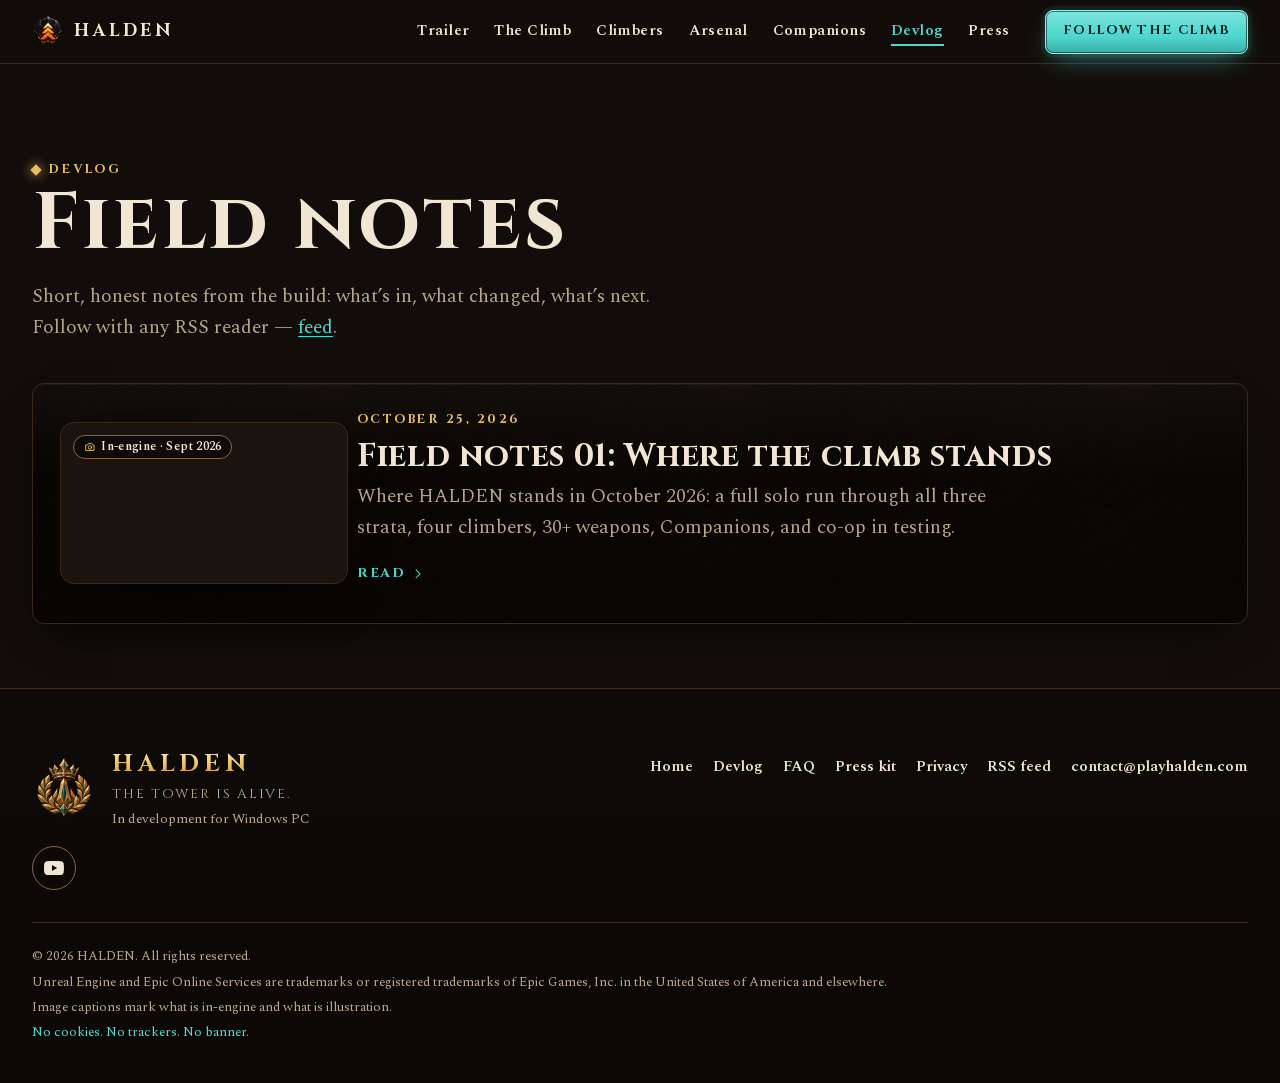
==== commit 1836db01: "HALDEN website v2.3: Kindred become Companions on every player-facing surface Owner order (the game'" ====
--- a/devlog/index.html
+++ b/devlog/index.html
@@ -29,7 +29,7 @@
 <script type="application/ld+json">{"@context":"https://schema.org","@graph":[{"@type":"WebPage","@id":"https://playhalden.com/devlog/","url":"https://playhalden.com/devlog/","name":"HALDEN devlog | Field notes from the climb","description":"Field notes from HALDEN’s development: what’s in the build, what changed, what’s next. Follow the climb with any RSS reader, no account needed.","inLanguage":"en","isPartOf":{"@id":"https://playhalden.com/#website"},"about":{"@id":"https://playhalden.com/#game"}}]}</script>
 <link rel="preload" href="/assets/fonts/cinzel-700.woff2" as="font" type="font/woff2" crossorigin>
 <link rel="preload" href="/assets/fonts/spectral-400.woff2" as="font" type="font/woff2" crossorigin>
-<link rel="stylesheet" href="/assets/css/site.3502e8c6.css">
+<link rel="stylesheet" href="/assets/css/site.77a6c686.css">
 <script type="module" src="/assets/js/site.a671a688.js"></script>
 <link rel="alternate" type="application/atom+xml" title="HALDEN devlog" href="/devlog/feed.xml">
 <link rel="icon" href="/favicon.ico" sizes="16x16 32x32 48x48">
@@ -84,7 +84,7 @@
           <li><a href="/#climb">The Climb</a></li>
           <li><a href="/#heroes">Climbers</a></li>
           <li><a href="/#arsenal">Arsenal</a></li>
-          <li><a href="/#kindred">Kindred</a></li>
+          <li><a href="/#companions">Companions</a></li>
           <li><a href="/devlog/" aria-current="page">Devlog</a></li>
           <li><a href="/press/">Press</a></li>
         </ul>
@@ -111,7 +111,7 @@
 </picture><figcaption class="chip figure-chip"><svg class="ico" aria-hidden="true" focusable="false"><use href="#i-camera"></use></svg><span>In-engine · Sept 2026</span></figcaption></figure>
         <time datetime="2026-10-25">October 25, 2026</time>
         <h2 id="post-field-notes-01"><a href="/devlog/field-notes-01/">Field notes 01: Where the climb stands</a></h2>
-        <p>Where HALDEN stands in October 2026: a full solo run through all three strata, four climbers, 30+ weapons, Kindred companions, and co-op in testing.</p>
+        <p>Where HALDEN stands in October 2026: a full solo run through all three strata, four climbers, 30+ weapons, Companions, and co-op in testing.</p>
         <a class="more" href="/devlog/field-notes-01/" aria-label="Read Field notes 01: Where the climb stands">Read <svg class="ico" aria-hidden="true" focusable="false"><use href="#i-right"></use></svg></a>
       </article>
     </li>
--- a/assets/css/site.77a6c686.css
+++ b/assets/css/site.77a6c686.css
@@ -0,0 +1 @@
+@layer reset,tokens,base,layout,components,themes,motion,utilities;@font-face{font-family:"Cinzel";src:url(/assets/fonts/cinzel-700.woff2) format("woff2");font-weight:700;font-style:normal;font-display:swap}@font-face{font-family:"Cinzel";src:url(/assets/fonts/cinzel-400.woff2) format("woff2");font-weight:400;font-style:normal;font-display:swap}@font-face{font-family:"Spectral";src:url(/assets/fonts/spectral-400.woff2) format("woff2");font-weight:400;font-style:normal;font-display:swap}@font-face{font-family:"Spectral";src:url(/assets/fonts/spectral-600.woff2) format("woff2");font-weight:600;font-style:normal;font-display:swap}@font-face{font-family:"Spectral Fallback";src:local("Georgia");size-adjust:100%;ascent-override:105.9%;descent-override:46.3%;line-gap-override:0%}@font-face{font-family:"Cinzel Fallback";src:local("Georgia Bold"),local("Georgia");font-weight:700;size-adjust:106.2%;ascent-override:91.9%;descent-override:35%;line-gap-override:0%}@property --bg{syntax:"<color>";inherits:true;initial-value:#120d0a}@property --haze{syntax:"<color>";inherits:true;initial-value:#2a1a10}@property --climb{syntax:"<number>";inherits:true;initial-value:0}@layer reset{*,*::before,*::after{box-sizing:border-box}html{-webkit-text-size-adjust:100%;text-size-adjust:100%}body,h1,h2,h3,h4,p,figure,blockquote,dl,dd,ul,ol{margin:0}ul[role=list],ol[role=list],.list-reset{list-style:none;padding:0}img,picture,svg,video,iframe{display:block;max-width:100%}img{height:auto}input,button,textarea,select{font:inherit;color:inherit}button{cursor:pointer;background:none;border:0;padding:0}a{color:inherit}}@layer tokens{:root{color-scheme:dark;--bg:#120d0a;--bg-2:#1a130e;--bg-3:#241a12;--ink:#f1e6d3;--muted:#b8a68c;--gold:#e8bd62;--line:#8a6742;--line-faint:#3a2a1c;--ally:#4fd8cf;--ally-ink:#06201e;--ally-deep:#1f8f89;--focus:#7ff0e8;--foe:#ff7a2f;--foe-red:#e2442f;--ichor-a:#ffb347;--ichor-b:#ffd27a;--haze:#2a1a10;--accent:var(--gold);--font-display:"Cinzel","Cinzel Fallback",Georgia,serif;--font-body:"Spectral","Spectral Fallback",Georgia,serif;--wrap:min(100% - 2rem,76rem);--header-h:64px;--dock-h:72px;--radius:14px;--snap:cubic-bezier(.2,1.6,.4,1);--anticipate:cubic-bezier(.5,0,.9,.4);--ease-out:cubic-bezier(.2,.8,.2,1);--t-press:70ms;--t-hover:140ms;--t-reveal:320ms;--gold-grad:linear-gradient(180deg,#fff1c4 0%,#f2c869 45%,#b9792f 100%);--shadow-1:0 1px 0 rgba(255,236,200,.05) inset,0 18px 40px -18px rgba(0,0,0,.8)}}@layer base{html{scroll-padding-top:calc(var(--header-h) + 8px);background:#0b0806}@media (max-width:63.99rem){html:has(body.has-dock){scroll-padding-bottom:calc(var(--dock-h) + 8px)}}html:has(dialog[open]),html.menu-open{overflow:hidden}body{background-color:var(--bg);color:var(--ink);font-family:var(--font-body);font-weight:400;font-size:clamp(1.0625rem,1rem + .3vw,1.1875rem);line-height:1.6;font-variant-numeric:lining-nums;-webkit-font-smoothing:antialiased;text-rendering:optimizeLegibility;transition:--bg 600ms ease,--haze 600ms ease;overflow-x:clip;min-height:100vh}body::before{content:"";position:fixed;inset:0;z-index:-1;pointer-events:none;background:radial-gradient(120% 70% at 50% 0%,var(--haze) 0%,transparent 62%),radial-gradient(90% 60% at 50% 110%,color-mix(in srgb,var(--haze) 60%,transparent) 0%,transparent 70%)}h1,h2,h3,h4{font-family:var(--font-display);font-weight:700;line-height:1.1;text-wrap:balance}h2{font-size:clamp(2rem,1.2rem + 3.2vw,3.75rem);letter-spacing:.02em;color:var(--ink)}h3{font-size:clamp(1.35rem,1.1rem + 1vw,1.9rem);letter-spacing:.02em}p{text-wrap:pretty}a{color:var(--ally);text-decoration-thickness:1px;text-underline-offset:.18em}a:hover{color:var(--focus)}strong{font-weight:600;color:var(--ink)}:focus-visible{outline:3px solid var(--focus);outline-offset:3px;border-radius:4px}::selection{background:rgba(79,216,207,.35);color:#fff}.num{font-variant-numeric:lining-nums tabular-nums}}@layer layout{.wrap{width:var(--wrap);margin-inline:auto}@media (min-width:75rem) and (max-width:83.99rem){.page-home{--wrap:min(100% - 8rem,76rem)}}.narrow{max-width:62ch}.section{position:relative;padding-block:clamp(3.75rem,2.25rem + 4.5vw,6.75rem)}.section--tight{padding-block:clamp(3rem,2rem + 4vw,5rem)}.section__head{max-width:46rem;margin-bottom:clamp(2rem,1.5rem + 2vw,3.25rem)}.section__head--center{margin-inline:auto;text-align:center;max-width:60rem}.section__head--center>p:not(.eyebrow){max-width:62ch;margin-inline:auto}.section__head--center .whisper{justify-content:center}.section__head>* + *{margin-top:1rem}#trailer{padding-top:clamp(2.5rem,1.5rem + 3vw,4.5rem)}#heroes,#companions,#coop,#antibodies{isolation:isolate}.legacy-anchor{position:absolute;top:0;left:0;width:0;height:0}#heroes::before,#companions::before,#coop::before,#antibodies::before{content:"";position:absolute;inset:0;z-index:-1;pointer-events:none;background:radial-gradient(70% 60% at 50% 30%,color-mix(in srgb,var(--sec-haze) 70%,transparent),transparent 75%)}.section__head h2{margin-top:.6rem}.prose>* + *{margin-top:1.1em}.prose p{max-width:62ch}.split{display:grid;gap:clamp(2rem,1rem + 4vw,4.5rem);align-items:center}@media (min-width:64rem){.split{grid-template-columns:repeat(2,minmax(0,1fr))}.split--5-7{grid-template-columns:minmax(0,5fr) minmax(0,7fr)}.split--7-5{grid-template-columns:minmax(0,7fr) minmax(0,5fr)}}.page-head{padding-block:clamp(3rem,2rem + 5vw,6rem) clamp(1.5rem,1rem + 2vw,2.5rem)}.page-head h1{font-size:clamp(2.6rem,1.6rem + 4.4vw,5rem);letter-spacing:.04em}.page-head .sub{color:var(--muted);margin-top:.9rem;max-width:62ch}}@layer components{.skip{position:absolute;left:1rem;top:-100px;z-index:100;background:var(--ally);color:var(--ally-ink);padding:.7rem 1rem;border-radius:8px;font-weight:600;text-decoration:none}.skip:focus{top:.75rem}.sprite{position:absolute;width:0;height:0;overflow:hidden}.hero-sentinel{position:absolute;top:24px;left:0;width:1px;height:1px;pointer-events:none}.ico{width:1em;height:1em;flex:none;fill:none;stroke:currentColor;stroke-width:1.8;stroke-linecap:round;stroke-linejoin:round}.ico--fill{fill:currentColor;stroke:none}.eyebrow{font-family:var(--font-display);font-weight:700;font-size:.78rem;letter-spacing:.22em;text-transform:uppercase;color:var(--accent);display:flex;align-items:center;gap:.75em}.eyebrow::before{content:"";width:8px;height:8px;background:currentColor;transform:rotate(45deg);flex:none;box-shadow:0 0 12px currentColor}.section__head--center .eyebrow{justify-content:center}.whisper{font-family:var(--font-display);font-weight:400;font-size:clamp(1.05rem,.9rem + .6vw,1.35rem);letter-spacing:.06em;text-transform:uppercase;color:var(--foe);display:flex;align-items:flex-start;gap:.65em;line-height:1.35;text-shadow:0 0 18px rgba(255,122,47,.35)}.whisper .vein{width:14px;height:20px;flex:none;margin-top:.12em;color:var(--foe)}.whisper--ally{color:var(--ally);text-shadow:0 0 16px rgba(79,216,207,.3);font-size:.95rem}.muted{color:var(--muted)}.small{font-size:.875rem}.footnote{color:var(--muted);font-size:.875rem;margin-top:1.75rem;display:flex;gap:.5em;align-items:center}.footnote::before{content:"";width:6px;height:6px;transform:rotate(45deg);background:var(--line);flex:none}.btn{--b-bg:transparent;--b-ink:var(--ally);--b-bd:var(--ally-deep);position:relative;isolation:isolate;overflow:hidden;display:inline-flex;flex-direction:column;align-items:center;justify-content:center;gap:.15rem;min-height:48px;padding:.8rem 1.5rem;border-radius:8px;background:var(--b-bg);color:var(--b-ink);border:1px solid var(--b-bd);font-family:var(--font-display);font-weight:700;font-size:.95rem;letter-spacing:.12em;text-transform:uppercase;line-height:1.15;text-decoration:none;text-align:center;text-wrap:balance;transition:transform var(--t-hover) var(--snap),box-shadow var(--t-hover) ease,background-color var(--t-hover) ease,color var(--t-hover) ease}.btn:hover{color:var(--b-ink)}.btn--primary{--b-bg:var(--ally);--b-ink:var(--ally-ink);--b-bd:#8ff3ec;background-image:linear-gradient(180deg,rgba(255,255,255,.28),rgba(255,255,255,0) 55%),linear-gradient(0deg,rgba(0,40,38,.25),transparent 40%);box-shadow:0 0 0 1px rgba(6,32,30,.6) inset,0 10px 28px -10px rgba(79,216,207,.65),0 0 0 4px rgba(79,216,207,.08)}.btn--ghost{--b-bg:rgba(79,216,207,.06);background-color:var(--b-bg);backdrop-filter:blur(6px)}.btn--ghost:hover{--b-bg:rgba(79,216,207,.16)}.btn--sm{min-height:44px;padding:.55rem 1.05rem;font-size:.8rem}.btn__main{display:inline-flex;align-items:center;gap:.55em}.btn__sub{font-family:var(--font-body);font-weight:600;font-size:.75rem;letter-spacing:.03em;text-transform:none;opacity:.86}.btn .ico{width:1.05em;height:1.05em}.btn::after{content:"";position:absolute;inset:-2px;z-index:-1;background:linear-gradient(115deg,transparent 30%,rgba(255,255,255,.35) 50%,transparent 70%);transform:translateX(-130%);pointer-events:none}.btn-row{display:flex;flex-wrap:wrap;gap:.75rem;align-items:stretch}.chip{display:inline-flex;align-items:center;gap:.45em;font-family:var(--font-body);font-weight:600;font-size:.75rem;letter-spacing:.03em;line-height:1.2;color:var(--ink);background:rgba(10,8,6,.78);border:1px solid var(--line);border-radius:999px;padding:.32em .8em .36em}.chip .ico{width:12px;height:12px;color:var(--gold)}.figure-chip{position:absolute;top:.75rem;left:.75rem;z-index:2;max-width:calc(100% - 1.5rem);white-space:normal}@media (max-width:39.99rem){.chip__opt{position:absolute;width:1px;height:1px;overflow:hidden;clip-path:inset(50%);white-space:nowrap}.eyebrow{font-size:.72rem;letter-spacing:.16em}}@container (max-width:13.5rem){.figure-chip .chip__opt{position:absolute;width:1px;height:1px;overflow:hidden;clip-path:inset(50%);white-space:nowrap}}.pill{display:inline-flex;align-items:center;gap:.5em;font-weight:600;font-size:.875rem;letter-spacing:.03em;border-radius:999px;padding:.3em .85em;border:1px solid var(--ally-deep);color:var(--ally);background:rgba(79,216,207,.08)}.tag{display:inline-flex;align-items:center;font-weight:600;font-size:.8rem;letter-spacing:.04em;padding:.15em .7em;border-radius:999px;border:1px solid currentColor}.tag--gold{color:var(--gold);border-color:rgba(232,189,98,.6)}.tag--ally{color:var(--ally);border-color:rgba(79,216,207,.55);background:rgba(79,216,207,.08)}.tag--foe{color:var(--foe);border-color:rgba(255,122,47,.6);background:rgba(255,122,47,.07)}.fig{position:relative;margin:0;border-radius:var(--radius);overflow:hidden;background:var(--bg-2);border:1px solid var(--line-faint);box-shadow:0 30px 60px -30px rgba(0,0,0,.85)}.fig picture{display:block;width:100%;height:100%}.fig img{width:100%;height:100%;object-fit:cover}.fig--16x9{aspect-ratio:16/9}.plate{position:relative;background-color:var(--bg-2);background-image:url(/assets/img/halden-leather-800.webp);background-size:400px auto;background-blend-mode:soft-light;border:1px solid var(--line-faint);border-radius:12px;box-shadow:var(--shadow-1)}.plate::before{content:"";position:absolute;inset:0;border-radius:inherit;background:linear-gradient(180deg,rgba(255,236,200,.04),transparent 40%);pointer-events:none}.frame{border:22px solid transparent;border-image:url(/assets/img/halden-plate-1086.webp) 81 fill / 22px stretch;background:none;border-radius:0;box-shadow:none}.frame::before{display:none}.site-header{position:sticky;top:0;z-index:60;height:var(--header-h);background:rgba(18,13,10,.97);border-bottom:1px solid var(--line-faint);transition:background-color 220ms ease,border-color 220ms ease}.site-header__inner{height:100%;display:flex;align-items:center;gap:1.25rem}.brand{display:inline-flex;align-items:center;gap:.6rem;text-decoration:none;color:var(--ink);margin-right:auto;min-height:44px}.brand img{width:32px;height:32px}.brand__word{font-family:var(--font-display);font-weight:700;font-size:1.1rem;letter-spacing:.18em;padding-left:.05em}.brand:hover{color:var(--gold)}.nav-panel{display:flex;align-items:center;gap:1.5rem}.nav ul{display:flex;gap:.15rem;list-style:none;padding:0;margin:0}.header-cta,.dock .btn{white-space:nowrap}.nav a{display:inline-flex;align-items:center;min-height:44px;padding:0 .7rem;color:var(--ink);text-decoration:none;font-weight:600;font-size:.95rem;letter-spacing:.03em;border-radius:6px;position:relative}.nav a::after{content:"";position:absolute;left:.7rem;right:.7rem;bottom:8px;height:2px;background:var(--ally);transform:scaleX(0);transform-origin:left;transition:transform var(--t-hover) var(--snap)}.nav a:hover{color:var(--ally)}.nav a:hover::after,.nav a[aria-current]::after{transform:scaleX(1)}.nav a[aria-current]{color:var(--ally)}.menu-btn{display:none;min-height:44px;min-width:44px;padding:0 .9rem;border:1px solid var(--line);border-radius:8px;color:var(--ink);font-family:var(--font-display);font-weight:700;font-size:.8rem;letter-spacing:.14em;text-transform:uppercase;align-items:center;gap:.5rem}.menu-btn .ico{width:18px;height:18px}.menu-btn__open,.menu-btn__close{display:inline-flex;align-items:center;gap:.5rem}.menu-btn__close,.menu-btn[aria-expanded="true"] .menu-btn__open{display:none}.menu-btn[aria-expanded="true"] .menu-btn__close{display:inline-flex}.menu-btn[aria-expanded="true"]{border-color:var(--ally-deep);color:var(--ally)}.nav-scrim{display:none}@media (min-width:64rem){.page-home .site-header{background:transparent;border-color:transparent}.page-home .site-header.is-solid{background:rgba(18,13,10,.84);border-color:var(--line-faint);-webkit-backdrop-filter:blur(8px);backdrop-filter:blur(8px)}@supports not ((backdrop-filter:blur(8px)) or (-webkit-backdrop-filter:blur(8px))){.page-home .site-header.is-solid{background:rgb(18,13,10)}}.page-home .hero{margin-top:calc(var(--header-h) * -1)}}@media (max-width:63.99rem){.js .menu-btn{display:inline-flex}.site-header__inner{gap:.75rem}.js .nav-panel{position:absolute;top:var(--header-h);left:0;right:0;display:none;flex-direction:column;align-items:stretch;gap:1rem;padding:1rem 1rem 1.5rem;background:rgb(18,13,10);border-bottom:1px solid var(--line);box-shadow:0 30px 40px -20px rgba(0,0,0,.8)}.js .nav-panel.is-open{display:flex}.js .nav-panel{z-index:2}.js .site-header.menu-open .nav-scrim{display:block;position:fixed;left:0;right:0;top:var(--header-h);bottom:0;z-index:1;background:rgba(8,6,4,.78)}.page-404 .nav-panel{display:none}.js .nav ul{flex-direction:column}.js .nav a{width:100%;font-size:1.1rem;border-bottom:1px solid var(--line-faint);border-radius:0;padding:0 .25rem}.js .nav a::after{display:none}html:not(.js) .site-header{height:auto}html:not(.js) .site-header__inner{flex-wrap:wrap;padding-block:.5rem}html:not(.js) .nav ul{flex-wrap:wrap}html:not(.js) .nav-panel{flex-wrap:wrap;gap:.5rem 1rem;width:100%}}.spine{display:none}@media (min-width:75rem){.spine{display:block;position:fixed;right:clamp(10px,1.4vw,26px);top:50%;transform:translateY(-50%);height:60vh;width:44px;z-index:40}.spine__emblem{position:absolute;left:50%;top:-44px;transform:translateX(-50%);width:28px;height:auto;opacity:.95}.spine__track{position:absolute;left:50%;top:6px;bottom:6px;width:2px;transform:translateX(-50%);background:linear-gradient(180deg,rgba(138,103,66,.15),rgba(138,103,66,.55));border-radius:2px;overflow:hidden}.spine__fill{position:absolute;inset:0;background:linear-gradient(0deg,var(--ichor-a),var(--ichor-b));transform-origin:bottom;transform:scaleY(var(--climb));box-shadow:0 0 10px var(--ichor-a)}.spine ol{position:absolute;inset:0;margin:0;padding:0;list-style:none;display:flex;flex-direction:column-reverse;justify-content:space-between}.spine li{height:0;display:flex;align-items:center;justify-content:center}.spine a{position:relative;display:grid;place-items:center;width:44px;height:44px;flex:none;color:var(--ink);text-decoration:none}.spine a::before{content:"";width:12px;height:12px;transform:rotate(45deg);background:var(--bg-3);border:1.5px solid var(--line);transition:transform var(--t-hover) var(--snap),background-color var(--t-hover),border-color var(--t-hover),box-shadow var(--t-hover)}.spine a.is-passed::before{background:var(--ichor-a);border-color:var(--ichor-b)}.spine a.is-active::before{transform:rotate(45deg) scale(1.25);background:var(--bg);border-color:var(--ally);box-shadow:0 0 0 3px rgba(79,216,207,.3),0 0 14px rgba(79,216,207,.7)}.spine a.is-foe::before{border-color:var(--foe)}.spine a.is-foe.is-active::before{border-color:var(--foe);box-shadow:0 0 0 3px rgba(255,122,47,.3),0 0 14px rgba(255,122,47,.7)}.spine__label{position:absolute;right:46px;top:50%;transform:translate(6px,-50%);opacity:0;pointer-events:none;white-space:nowrap;font-family:var(--font-display);font-weight:700;font-size:.72rem;letter-spacing:.16em;text-transform:uppercase;padding:.4em .75em;border-radius:6px;background:rgba(10,8,6,.92);border:1px solid var(--line);color:var(--ink);transition:opacity var(--t-hover),transform var(--t-hover) var(--snap)}.spine a:hover .spine__label,.spine a:focus-visible .spine__label{opacity:1;transform:translate(0,-50%)}.spine a:focus-visible{outline-offset:-4px}}.hero{position:relative;isolation:isolate;overflow:hidden;container-type:inline-size;container-name:hero}.hero__media{position:relative;z-index:-1;overflow:hidden}.hero__media picture,.hero__media img{width:100%;height:100%}.hero__media img{object-fit:cover;object-position:58% 38%;transform-origin:58% 38%}.hero__media::after{content:"";position:absolute;inset:0;pointer-events:none}.hero__vignette{position:absolute;inset:0;pointer-events:none;box-shadow:inset 0 0 160px 30px rgba(255,126,40,.55),inset 0 0 40px 4px rgba(255,170,80,.25);opacity:.35;mix-blend-mode:screen}.hero__motes{position:absolute;inset:0;pointer-events:none;overflow:hidden}.hero__motes i{position:absolute;bottom:-12px;width:3px;height:3px;border-radius:50%;background:#ffc46b;box-shadow:0 0 6px 2px rgba(255,150,50,.75);opacity:0}.hero__chip{position:absolute;right:1rem;bottom:1rem;z-index:3}.hero__eyebrow{color:var(--gold)}.wordmark{font-size:clamp(3.5rem,1.6rem + 9vw,9rem);letter-spacing:.06em;line-height:.92;margin:.35rem 0 .2rem -.04em;white-space:nowrap;width:max-content;max-width:none;background:var(--gold-grad);-webkit-background-clip:text;background-clip:text;color:transparent;filter:drop-shadow(0 4px 0 rgba(0,0,0,.55))}.hero__hook{font-family:var(--font-display);font-weight:700;font-size:clamp(1.4rem,1rem + 2vw,2.4rem);line-height:1.18;letter-spacing:.01em;color:var(--ink);text-shadow:0 2px 18px rgba(0,0,0,.6);max-width:20ch;text-wrap:balance}.hero__ctas{margin-top:1.6rem}.hero__lede{margin-top:1.4rem;max-width:34rem;color:var(--ink);text-shadow:0 1px 12px rgba(0,0,0,.65)}.hero__status{margin-top:.8rem;color:var(--muted);font-size:.875rem;font-weight:600;letter-spacing:.03em;display:flex;align-items:center;gap:.55em}.hero__status::before{content:"";width:7px;height:7px;border-radius:50%;background:var(--ally);box-shadow:0 0 10px var(--ally);flex:none}.hero__cue{position:absolute;left:50%;bottom:1.1rem;transform:translateX(-50%);display:none;flex-direction:column;align-items:center;gap:.2rem;color:var(--muted);text-decoration:none;font-family:var(--font-display);font-weight:700;font-size:.7rem;letter-spacing:.24em;text-transform:uppercase;min-height:44px;padding:.25rem .75rem;z-index:2}.hero__cue .ico{width:18px;height:18px;color:var(--gold)}.hero__cue:hover{color:var(--ink)}@media (min-width:64rem){.hero{height:clamp(640px,100svh,980px);min-height:640px;display:flex;align-items:flex-end}.hero__media{position:absolute;inset:0}.hero__media::after{background:linear-gradient(90deg,rgba(18,13,10,.92) 0%,rgba(18,13,10,.62) 34%,transparent 62%),linear-gradient(0deg,var(--bg) 0%,rgba(18,13,10,0) 28%),linear-gradient(180deg,rgba(18,13,10,.55) 0%,rgba(18,13,10,0) 14%)}.hero__content{padding-bottom:4rem;position:relative;z-index:1}.hero__text{max-width:37rem}.hero__chip{right:max(1rem,calc((100% - 76rem)/2));bottom:1.5rem}.hero__cue{display:flex}}@media (max-width:63.99rem){.hero__media{aspect-ratio:941/1292;max-height:min(160vw,74svh);width:100%}.hero__media::after{background:linear-gradient(0deg,var(--bg) 0%,rgba(18,13,10,.85) 14%,rgba(18,13,10,0) 34%)}.hero__content{position:relative;margin-top:-110px;z-index:1;padding-bottom:3rem}.hero__chip{bottom:auto;top:.75rem;right:.75rem}.hero__ctas .btn{flex:1 1 15rem}}.divider{display:flex;align-items:center;gap:10px;width:var(--wrap);margin-inline:auto;color:var(--gold)}.divider::before,.divider::after{content:"";flex:1;height:1px;background:linear-gradient(90deg,transparent,var(--line-faint) 35%)}.divider::after{background:linear-gradient(270deg,transparent,var(--line-faint) 35%)}.divider span{width:4px;height:4px;border-radius:50%;background:var(--ally);box-shadow:0 0 8px var(--ally)}.divider b{width:10px;height:10px;background:var(--gold);transform:rotate(45deg);box-shadow:0 0 12px rgba(232,189,98,.6)}.facts{padding-block:clamp(2rem,1rem + 3vw,3.5rem) clamp(1rem,.5rem + 2vw,2rem)}.facts__grid{display:grid;gap:1rem;grid-template-columns:repeat(2,minmax(0,1fr));list-style:none;padding:0}@media (min-width:64rem){.facts__grid{grid-template-columns:repeat(4,minmax(0,1fr));gap:1.25rem}}.fact{padding:.35rem .5rem .5rem;min-height:100%}.fact h3{font-size:clamp(1.05rem,.95rem + .45vw,1.3rem);color:var(--gold);letter-spacing:.04em;margin-bottom:.45rem}.fact p{font-size:.95rem;line-height:1.5;color:var(--ink)}.fact__ico{width:26px;height:26px;color:var(--gold);margin-bottom:.6rem;opacity:.9}@media (max-width:39.99rem){.fact p{font-size:.88rem;line-height:1.45}.fact{padding:0;border-width:16px;border-image-width:16px}.fact h3{font-size:1rem}.fact__ico{width:22px;height:22px;margin-bottom:.4rem}.facts__grid{gap:.6rem}}.trailer__frame{position:relative;container-type:inline-size;max-width:76rem;margin-inline:auto;aspect-ratio:16/9;border-radius:var(--radius);overflow:hidden;background:#000;border:1px solid var(--line);box-shadow:0 0 0 6px rgba(26,19,14,.9),0 0 0 7px var(--line-faint),0 50px 90px -40px rgba(0,0,0,.95)}.trailer__facade{position:absolute;inset:0;display:block;color:var(--ink);text-decoration:none}.trailer__facade picture,.trailer__facade img{width:100%;height:100%;object-fit:cover}.trailer__facade::after{content:"";position:absolute;inset:0;background:radial-gradient(60% 60% at 50% 42%,transparent 40%,rgba(0,0,0,.45) 100%),linear-gradient(0deg,rgba(0,0,0,.65),transparent 30%);transition:background-color var(--t-hover)}.trailer__play{--d:clamp(56px,7.5cqi,96px);position:absolute;left:52%;top:53%;z-index:2;width:var(--d);height:var(--d);margin:calc(var(--d) / -2) 0 0 calc(var(--d) / -2);border-radius:50%;display:grid;place-items:center;background:rgba(6,32,30,.55);border:3px solid var(--ally);color:var(--ally);box-shadow:0 0 0 8px rgba(79,216,207,.16),0 0 40px rgba(79,216,207,.55);-webkit-backdrop-filter:blur(4px);backdrop-filter:blur(4px);transition:transform var(--t-hover) var(--snap),background-color var(--t-hover)}.trailer__play .ico{width:36%;height:36%;margin-left:6%}.trailer__label{position:absolute;right:1rem;bottom:1rem;z-index:2;display:inline-flex;align-items:center;gap:.6em;font-family:var(--font-display);font-weight:700;font-size:.9rem;letter-spacing:.14em;text-transform:uppercase;padding:.6em 1em;border-radius:8px;background:rgba(10,8,6,.8);border:1px solid var(--ally-deep);color:var(--ally)}.trailer__label span{font-family:var(--font-body);font-weight:600;letter-spacing:.03em;text-transform:none;color:var(--muted);font-size:.85rem}.trailer__facade:hover .trailer__play,.trailer__facade:focus-visible .trailer__play{transform:scale(1.08);background:rgba(79,216,207,.25)}.trailer__facade:focus-visible{outline-offset:-6px}.trailer__frame iframe{position:absolute;inset:0;width:100%;height:100%;border:0}.trailer__meta{display:flex;flex-wrap:wrap;gap:.4rem 1.25rem;justify-content:center;margin-top:1.25rem;color:var(--muted);font-size:.875rem;text-align:center}.trailer__meta a{color:var(--ally)}@media (max-width:39.99rem){.trailer__play{--d:48px;left:auto;top:auto;right:8px;bottom:8px;margin:0;border-width:2px;-webkit-backdrop-filter:none;backdrop-filter:none;background:rgba(6,32,30,.82)}.trailer__facade .figure-chip{left:auto;right:.5rem;top:.5rem;font-size:.66rem;padding:.25em .6em}}@container (max-width:62rem){.trailer__label{position:absolute;width:1px;height:1px;padding:0;margin:-1px;overflow:hidden;clip-path:inset(50%);white-space:nowrap;border:0}}.route{display:grid;gap:1.5rem}.route__map{width:100%;height:auto;max-width:640px;margin-inline:auto}.route__map .ln{stroke:#8a6742;stroke-width:2;fill:none;opacity:.7;stroke-dasharray:2 6;stroke-linecap:round}.route__map .ln--hot{stroke:var(--ichor-a);opacity:1;stroke-dasharray:none;filter:drop-shadow(0 0 4px rgba(255,179,71,.6))}.route__map .nd{stroke-width:2}.route__map .nd--foe{fill:#2a120a;stroke:var(--foe)}.route__map .nd--ally{fill:#0c2321;stroke:var(--ally)}.route__map .nd--gold{fill:#2a1f0e;stroke:var(--gold)}.route__map .nd--you{fill:var(--ally);stroke:#bff8f3}.route__map .crown{fill:var(--gold)}.route__map .glow{fill:url(#crownGlow)}.tiles{display:grid;gap:.75rem;grid-template-columns:repeat(2,minmax(0,1fr));list-style:none;padding:0;margin:0}@media (min-width:40rem){.tiles{grid-template-columns:repeat(3,minmax(0,1fr))}}.tile{display:grid;grid-template-columns:auto 1fr;gap:.2rem .8rem;align-items:start;padding:1rem 1rem 1.05rem;border-left:2px solid var(--line);border-radius:10px;background:linear-gradient(180deg,rgba(36,26,18,.85),rgba(26,19,14,.85));border-top:1px solid var(--line-faint);border-right:1px solid var(--line-faint);border-bottom:1px solid var(--line-faint)}.tile .ico{width:24px;height:24px;grid-row:span 2;margin-top:.15rem}.tile h4{font-size:1rem;letter-spacing:.06em}.tile p{font-size:.9rem;line-height:1.45;color:var(--muted)}.tile--foe{border-left-color:var(--foe)}.tile--foe .ico{color:var(--foe)}.tile--ally{border-left-color:var(--ally)}.tile--ally .ico{color:var(--ally)}.tile--gold{border-left-color:var(--gold)}.tile--gold .ico{color:var(--gold)}.rule{padding:1.6rem 1.6rem 1.7rem;border-color:rgba(255,122,47,.35);background-color:#1d110b;box-shadow:inset 0 0 0 1px rgba(255,122,47,.08),0 0 60px -20px rgba(255,122,47,.35)}.rule .eyebrow{color:var(--foe)}.rule h3{margin:.6rem 0 .5rem;color:var(--ink)}.rule p{color:var(--ink);max-width:52ch}.climb__route h3{font-size:1.15rem;letter-spacing:.14em;text-transform:uppercase;color:var(--gold);margin-bottom:1rem;display:flex;align-items:center;gap:.75rem}.climb__route h3::after{content:"";flex:1;height:1px;background:var(--line-faint)}.stratum{position:relative;overflow:hidden;padding-block:clamp(3.5rem,2.5rem + 4vw,6.5rem)}.stratum{isolation:isolate}.stratum::before{content:"";position:absolute;inset:0;z-index:-2;background:radial-gradient(60% 80% at var(--sx,30%) 50%,color-mix(in srgb,var(--sec-haze) 85%,transparent),transparent 72%),linear-gradient(180deg,transparent,color-mix(in srgb,var(--sec-bg) 92%,transparent) 18%,color-mix(in srgb,var(--sec-bg) 92%,transparent) 82%,transparent)}.stratum::after{content:"";position:absolute;left:0;right:0;top:0;height:1px;background:linear-gradient(90deg,transparent,color-mix(in srgb,var(--accent) 35%,transparent),transparent)}.stratum__grid{display:grid;gap:clamp(1.75rem,1rem + 3vw,3.5rem);align-items:center}@media (min-width:64rem){.stratum__grid{grid-template-columns:minmax(0,6fr) minmax(0,4fr)}.stratum--flip .stratum__grid{grid-template-columns:minmax(0,4fr) minmax(0,6fr)}.stratum--flip .stratum__fig{order:2}.stratum--flip{--sx:70%}}@media (max-width:63.99rem){.stratum__num{font-size:7rem;left:auto;right:0;top:-.1em}}.stratum__fig{aspect-ratio:16/9;border-color:color-mix(in srgb,var(--accent) 35%,transparent)}.stratum__text{position:relative}.stratum__num{position:absolute;left:-.06em;top:-.42em;font-family:var(--font-display);font-weight:700;font-size:12rem;line-height:1;color:var(--accent);opacity:.12;pointer-events:none;z-index:-1;user-select:none;letter-spacing:-.02em}.stratum__label{color:var(--accent)}.stratum h3{font-size:clamp(2rem,1.4rem + 2.4vw,3.2rem);margin-top:.5rem;letter-spacing:.03em}.stratum__sub{font-family:var(--font-display);font-weight:700;color:var(--accent);font-size:1.05rem;letter-spacing:.05em;margin-top:.4rem}.stratum__body{margin-top:1rem;max-width:44ch}.stratum .whisper{margin-top:1.4rem}.heroes{display:grid;gap:1rem;grid-template-columns:repeat(2,minmax(0,1fr));list-style:none;padding:0;margin:0;container-type:inline-size}@media (min-width:64rem){.heroes{grid-template-columns:repeat(4,minmax(0,1fr));gap:1.25rem}}.hero-card{position:relative;display:flex;flex-direction:column;border-radius:var(--radius);border:1px solid var(--line);background:linear-gradient(180deg,var(--bg-3),#16110c 70%);overflow:hidden;box-shadow:var(--shadow-1);transition:border-color var(--t-hover),box-shadow var(--t-hover)}.hero-card__media{position:relative;aspect-ratio:3/4;display:flex;align-items:flex-end;justify-content:center;background:radial-gradient(60% 55% at 50% 58%,rgba(79,216,207,.32),rgba(79,216,207,.06) 55%,transparent 75%),linear-gradient(180deg,#132321,#1a1611 85%);overflow:hidden}.hero-card__media::after{content:"";position:absolute;inset:auto 0 0;height:30%;background:linear-gradient(0deg,#1b150f,transparent)}.hero-card__media picture{height:94%;display:flex;justify-content:center;transition:transform var(--t-hover) var(--snap)}.hero-card__media img{height:100%;width:auto;max-width:none;object-fit:contain;filter:drop-shadow(0 18px 18px rgba(0,0,0,.55))}.hero-card__body{position:relative;z-index:1;padding:.2rem 1.15rem 1.3rem;display:flex;flex-direction:column;gap:.45rem;flex:1}.hero-card__title{font-family:var(--font-display);font-weight:700;color:var(--gold);font-size:.78rem;letter-spacing:.2em;text-transform:uppercase}.hero-card h3{font-size:clamp(1.35rem,1.1rem + .8vw,1.75rem);display:flex;align-items:center;flex-wrap:wrap;gap:.5rem}.hero-card p{font-size:.95rem;line-height:1.5;color:var(--ink)}.hero-card .res{margin-top:auto;padding-top:.4rem}.hero-card:hover,.hero-card:focus-within{border-color:var(--ally-deep);box-shadow:0 0 0 1px rgba(79,216,207,.25),0 30px 60px -30px rgba(79,216,207,.35)}.hero-card:hover .hero-card__media picture,.hero-card:focus-within .hero-card__media picture{transform:translateY(-6px) scale(1.03)}.hero-card .figure-chip{top:.6rem;left:.6rem}@media (max-width:39.99rem){.hero-card__body{padding:.1rem .8rem 1rem}.hero-card p{font-size:.88rem}.hero-card .chip{font-size:.68rem}}.teaser{margin-top:1.25rem;display:grid;grid-template-columns:auto 1fr;align-items:center;gap:1rem 1.5rem;padding:0 1.5rem 0 0;border-radius:var(--radius);border:1px dashed rgba(79,216,207,.4);background:linear-gradient(90deg,rgba(79,216,207,.08),rgba(79,216,207,.02) 60%,transparent);overflow:hidden;min-height:132px}.teaser__art{width:120px;height:132px;overflow:hidden;align-self:end}.teaser__art img{width:100%;height:auto;margin-top:6px}.teaser h3{font-size:1.3rem;display:flex;flex-wrap:wrap;gap:.6rem;align-items:center}.teaser p{color:var(--muted);margin-top:.25rem}.weapons{display:grid;gap:1rem;grid-template-columns:repeat(2,minmax(0,1fr));list-style:none;padding:0;margin:0;container-type:inline-size}@media (min-width:64rem){.weapons{grid-template-columns:repeat(4,minmax(0,1fr));gap:1.25rem}}.weapon{position:relative;display:flex;flex-direction:column;border-radius:var(--radius);border:1px solid var(--line-faint);background:linear-gradient(180deg,#1d1610,#15100c);overflow:hidden;box-shadow:var(--shadow-1);transition:border-color var(--t-hover)}.weapon__media{position:relative;aspect-ratio:4/3;overflow:hidden;background:#1d1610}.weapon__media picture{display:block;width:100%;height:100%;transition:transform var(--t-hover) var(--snap)}.weapon__media img{width:100%;height:100%;object-fit:cover}.weapon__media::after{content:"";position:absolute;inset:0;background:linear-gradient(0deg,#1d1610 0%,rgba(29,22,16,.85) 12%,rgba(29,22,16,0) 32%),radial-gradient(75% 70% at 50% 48%,transparent 45%,rgba(21,16,12,.7) 85%,#15100c 100%);pointer-events:none}.weapon__body{padding:.9rem 1.1rem 1.2rem;display:flex;flex-direction:column;gap:.5rem;flex:1}.weapon h3{font-size:clamp(1.15rem,1rem + .5vw,1.4rem);letter-spacing:.04em}.weapon p{font-size:.92rem;line-height:1.5;color:var(--muted)}.weapon .tag{align-self:flex-start}.weapon .figure-chip{top:.55rem;left:.55rem;font-size:.68rem}.weapon:hover .weapon__media picture{transform:rotate(-4deg) scale(1.06)}.weapon:hover{border-color:var(--line)}@media (max-width:39.99rem){.weapon__body{padding:.7rem .8rem 1rem}.weapon p{font-size:.85rem}}.ichor__panel{padding:2rem clamp(1.2rem,1rem + 2vw,2.5rem) 2.2rem}.meter{position:relative;padding-top:3.4rem}.meter__track{position:relative;height:30px;border-radius:999px;background:linear-gradient(180deg,#0d0906,#1d140d);border:2px solid #9a7444;box-shadow:inset 0 2px 6px rgba(0,0,0,.8),0 0 0 4px #2a1d12,0 0 0 5px #6d5132;overflow:hidden}.meter__fill{position:absolute;inset:0;background:linear-gradient(90deg,#c46a12,var(--ichor-a) 55%,var(--ichor-b));box-shadow:0 0 24px rgba(255,179,71,.6);transform:scaleX(0);transform-origin:left;transition:transform 900ms var(--anticipate)}.meter__fill::after{content:"";position:absolute;inset:0;background:linear-gradient(180deg,rgba(255,255,255,.4),transparent 50%)}.meter__ticks{position:absolute;inset:0;display:flex;justify-content:space-evenly;pointer-events:none}.meter__ticks i{width:2px;background:rgba(18,13,10,.75)}.meter__labels{display:flex;justify-content:space-between;margin-top:.6rem;color:var(--muted);font-size:.875rem;font-variant-numeric:lining-nums tabular-nums}.meter__surge{position:absolute;right:0;top:0;font-family:var(--font-display);font-weight:700;font-size:2rem;letter-spacing:.12em;color:var(--ally);text-shadow:0 0 18px rgba(79,216,207,.75);opacity:0;transform:scale(1.4);transform-origin:right center}.meter__surge::after{content:"";position:absolute;right:-.4rem;top:50%;width:3.2rem;height:3.2rem;margin-top:-1.6rem;border-radius:50%;border:3px solid var(--ally);opacity:0;transform:scale(.6)}.meter.is-filled .meter__fill{transform:scaleX(1)}.meter.is-surged .meter__surge{opacity:1;transform:scale(1)}html:not(.js) .meter__fill{transform:none}html:not(.js) .meter__surge{opacity:1;transform:none}.ichor__facts{display:grid;grid-template-columns:repeat(3,minmax(0,1fr));gap:.75rem;margin-top:1.75rem;padding:0;list-style:none}.ichor__facts li{border-top:1px solid var(--line-faint);padding-top:.7rem;font-size:.88rem;line-height:1.4;color:var(--muted)}.ichor__facts b{display:block;font-family:var(--font-display);font-weight:700;color:var(--ichor-b);font-size:.82rem;letter-spacing:.12em;text-transform:uppercase;margin-bottom:.2rem}.kindred{display:grid;gap:2rem 1rem;grid-template-columns:repeat(2,minmax(0,1fr));list-style:none;padding:0;margin:0}@media (min-width:40rem){.kindred{grid-template-columns:repeat(4,minmax(0,1fr));gap:2.5rem 1.25rem}}.kin{display:flex;flex-direction:column;align-items:center;text-align:center;gap:.55rem}.kin__ring{position:relative;width:160px;height:160px;display:grid;place-items:center;border-radius:50%;background:radial-gradient(circle at 50% 55%,rgba(79,216,207,.22),rgba(11,19,18,.95) 68%)}.kin__ring>picture{position:absolute;inset:10%}.kin__ring>picture img{width:100%;height:100%;object-fit:contain}.kin__frame{position:absolute;inset:0;width:100%;height:100%;pointer-events:none}.kin h3{font-size:1.1rem;letter-spacing:.08em;margin-top:.35rem}.kin .whisper{justify-content:center;max-width:22ch;font-size:.95rem}.kindred-fig{margin:0}.kindred-fig figcaption{margin-top:2rem;display:flex;justify-content:center}@media (max-width:39.99rem){.kin__ring{width:132px;height:132px}.kin .whisper{font-size:.82rem}}.ab-media{display:grid;gap:1rem}.ab-media .fig{aspect-ratio:16/9;border-color:rgba(255,122,47,.3)}@media (min-width:64rem){.ab-media{grid-template-columns:minmax(0,2fr) minmax(0,1fr)}.ab-media .fig:last-child{aspect-ratio:auto}.ab-media .fig:last-child picture{position:absolute;inset:0}}.ab-row{display:grid;gap:2rem;margin-top:2.25rem}@media (min-width:64rem){.ab-row{grid-template-columns:minmax(0,1.3fr) minmax(0,1fr);align-items:start}}.ab-chips{display:flex;flex-wrap:wrap;gap:.6rem;list-style:none;padding:0;margin:0}.ab-chip{display:inline-flex;align-items:center;gap:.5rem;padding:.5rem .95rem;border-radius:999px;border:1px solid rgba(255,122,47,.55);background:rgba(255,122,47,.06);color:var(--ink);font-weight:600;font-size:.95rem}.ab-chip span{color:var(--foe);font-size:.85rem}.ab-chip::before{content:"";width:7px;height:7px;transform:rotate(45deg);background:var(--foe);flex:none}.elites h3{font-size:1.2rem;margin-bottom:1rem}.elites ul{display:flex;gap:1.25rem;flex-wrap:wrap;list-style:none;padding:0;margin:0}.elites li{display:flex;align-items:center;gap:.6rem;font-family:var(--font-display);font-weight:700;letter-spacing:.08em;font-size:.95rem;color:var(--foe)}.elites img{width:48px;height:48px;filter:drop-shadow(0 0 10px rgba(255,122,47,.45))}.coop__fig{aspect-ratio:16/9;border-color:rgba(79,216,207,.3)}.status-pill{margin-top:1.4rem}.status-pill .dot{width:9px;height:9px;border-radius:50%;background:var(--ally);box-shadow:0 0 0 0 rgba(79,216,207,.6)}.gallery{display:grid;gap:.75rem;grid-template-columns:repeat(2,minmax(0,1fr));list-style:none;padding:0;margin:0;container-type:inline-size}.gallery li{min-width:0}.gallery figure{margin:0}.g-link{position:relative;display:block;aspect-ratio:16/9;border-radius:12px;overflow:hidden;border:1px solid var(--line-faint);background:var(--bg-2)}.g-link img{width:100%;height:100%;object-fit:cover;transition:transform 400ms var(--ease-out),filter var(--t-hover)}.g-link::after{content:"";position:absolute;inset:0;border-radius:inherit;box-shadow:inset 0 0 0 1px rgba(255,236,200,.06);background:linear-gradient(0deg,rgba(0,0,0,.35),transparent 35%);pointer-events:none}.g-link:hover img{transform:scale(1.04)}.g-link{container-type:inline-size}.gallery .figure-chip{top:.6rem;left:.6rem;max-width:calc(100% - 1.2rem)}@media (max-width:39.99rem){.gallery .figure-chip{font-size:.66rem;top:.4rem;left:.4rem;padding:.25em .6em;max-width:calc(100% - .8rem)}}.gallery__g1{grid-column:1/-1}.gallery__note{grid-column:1/-1;display:flex;flex-direction:column;justify-content:center;gap:.6rem;padding:1.4rem 1.5rem;border-radius:12px;border:1px solid var(--line-faint);background:linear-gradient(135deg,rgba(36,26,18,.9),rgba(18,13,10,.9))}.gallery__note p{color:var(--muted);font-size:.95rem}@media (min-width:64rem){.gallery{grid-template-columns:repeat(4,minmax(0,1fr));gap:1rem}.gallery__g1{grid-column:span 2;grid-row:span 2}.gallery__g1,.gallery__g1 figure{height:100%}.gallery__g1 .g-link{aspect-ratio:auto;height:100%}.gallery__note{grid-column:span 2}}.lightbox{padding:0;border:0;background:transparent;max-width:100vw;max-height:100vh;width:100vw;height:100vh;color:var(--ink)}.lightbox::backdrop{background:rgba(8,6,4,.97)}.lightbox__inner{position:relative;width:100%;height:100%;display:grid;grid-template-rows:1fr auto;place-items:center;padding:3.5rem 4.5rem 1rem}.lightbox figure{margin:0;display:flex;flex-direction:column;align-items:center;gap:.9rem;max-width:100%;max-height:100%;min-height:0}.lightbox img{max-width:min(100%,1600px);max-height:calc(100vh - 11rem);width:auto;height:auto;border-radius:10px;border:1px solid var(--line-faint);box-shadow:0 40px 80px -30px #000}.lightbox figcaption{display:flex;flex-wrap:wrap;gap:.5rem .8rem;align-items:center;justify-content:center;max-width:76ch;text-align:center;color:var(--ink);font-size:.92rem;line-height:1.45;padding:.6rem 1rem;border-radius:10px;background:var(--bg-2);border:1px solid var(--line-faint)}.lightbox__count{font-family:var(--font-display);font-weight:700;letter-spacing:.14em;color:var(--gold);font-size:.8rem}.lb-btn{position:absolute;z-index:2;display:grid;place-items:center;min-width:48px;min-height:48px;border-radius:50%;border:1px solid var(--line);background:rgba(18,13,10,.85);color:var(--ink);transition:transform var(--t-hover) var(--snap),border-color var(--t-hover)}.lb-btn:hover{border-color:var(--ally);color:var(--ally);transform:scale(1.06)}.lb-btn .ico{width:22px;height:22px}.lb-close{top:.75rem;right:.75rem}.lb-prev{left:.75rem;top:50%;margin-top:-24px}.lb-next{right:.75rem;top:50%;margin-top:-24px}@media (max-width:39.99rem){.lightbox__inner{padding:3.75rem .75rem 5rem}.lb-prev,.lb-next{top:auto;bottom:1rem;margin:0}.lb-prev{left:calc(50% - 60px)}.lb-next{right:calc(50% - 60px)}}.answers{display:grid;gap:1rem;grid-template-columns:minmax(0,1fr);list-style:none;padding:0;margin:0}@media (min-width:48rem){.answers{grid-template-columns:repeat(2,minmax(0,1fr));gap:1.25rem}}.answer{padding:.4rem .7rem .7rem}.answer h3{font-size:clamp(1.1rem,1rem + .4vw,1.3rem);color:var(--gold);letter-spacing:.03em;margin-bottom:.45rem}.answer p{font-size:.98rem;line-height:1.55}.answers__more{margin-top:1.75rem;text-align:center}.answers__more a{font-family:var(--font-display);font-weight:700;letter-spacing:.12em;text-transform:uppercase;font-size:.9rem;text-decoration:none;display:inline-flex;gap:.5em;align-items:center;min-height:44px}.follow{text-align:center}.follow__emblem{width:220px;height:auto;margin:0 auto 1.25rem}.follow .section__head{margin-inline:auto}.follow__cards{display:grid;gap:1rem;grid-template-columns:minmax(0,1fr);list-style:none;padding:0;margin:0 auto;max-width:68rem;text-align:left}@media (min-width:48rem){.follow__cards{grid-template-columns:repeat(3,minmax(0,1fr));gap:1.25rem}}.fcard{display:flex;flex-direction:column;gap:.7rem;padding:1.5rem 1.5rem 1.6rem}.fcard__head{display:flex;align-items:center;gap:.7rem}.fcard__head .ico{width:26px;height:26px;color:var(--ally)}.fcard h3{font-size:1.25rem;letter-spacing:.05em}.fcard p{font-size:.95rem;line-height:1.5;color:var(--muted)}.fcard .btn-row{margin-top:auto;padding-top:.4rem}.fcard .btn{flex:1 1 auto}.fcard__mail{font-family:var(--font-body);text-transform:none;letter-spacing:.01em;font-size:1rem;font-weight:600}.socials{display:flex;gap:.6rem;justify-content:center;flex-wrap:wrap;list-style:none;padding:0;margin:1.5rem 0 0}.socials a{display:grid;place-items:center;width:44px;height:44px;border-radius:50%;border:1px solid var(--line);color:var(--ink);text-decoration:none}.socials a:hover{color:var(--ally);border-color:var(--ally)}.socials .ico{width:20px;height:20px}.promise{margin-top:2.25rem;display:inline-flex;align-items:center;gap:.6rem;color:var(--ink);font-weight:600;font-size:.95rem;padding:.6rem 1.1rem;border-radius:999px;border:1px solid rgba(79,216,207,.3);background:rgba(79,216,207,.06);text-align:left}.promise .ico{width:20px;height:20px;color:var(--ally)}.site-footer{position:relative;margin-top:2rem;padding-block:3.5rem 2.5rem;border-top:1px solid var(--line-faint);background:linear-gradient(180deg,rgba(10,7,5,.4),#0b0806 60%)}.footer__top{display:grid;gap:2rem;align-items:start}@media (min-width:64rem){.footer__top{grid-template-columns:minmax(0,1fr) auto}}.footer__brand{display:flex;align-items:center;gap:1rem}.footer__brand img{width:64px;height:64px}.footer__word{font-family:var(--font-display);font-weight:700;font-size:1.5rem;letter-spacing:.2em;background:var(--gold-grad);-webkit-background-clip:text;background-clip:text;color:transparent}.footer__status{color:var(--muted);font-size:.85rem;margin-top:.2rem}.footer__tag{color:var(--muted);font-family:var(--font-display);font-size:.85rem;letter-spacing:.14em;text-transform:uppercase}.footer__nav ul{display:flex;flex-wrap:wrap;gap:.25rem 1.25rem;list-style:none;padding:0;margin:0}.footer__nav a{display:inline-flex;min-height:44px;align-items:center;color:var(--ink);text-decoration:none;font-weight:600;font-size:.95rem}.footer__nav a:hover{color:var(--ally)}.footer__legal{margin-top:2rem;padding-top:1.5rem;border-top:1px solid var(--line-faint);display:grid;gap:.35rem;color:var(--muted);font-size:.82rem;line-height:1.5}.footer__legal p:last-child{color:var(--ally)}.site-footer .socials{justify-content:flex-start;margin-top:1rem}.dock{position:fixed;left:0;right:0;bottom:0;z-index:55;display:none;gap:.6rem;padding:.6rem 1rem calc(.6rem + env(safe-area-inset-bottom));background:rgba(18,13,10,.95);border-top:1px solid var(--line);box-shadow:0 -20px 40px -20px rgba(0,0,0,.8);transform:translateY(110%);transition:transform 260ms var(--ease-out)}.dock .btn{flex:1;min-height:48px;padding:.5rem .75rem;font-size:.8rem}.dock .btn--ghost{flex:0 0 auto}@media (max-width:63.99rem){.js .dock{display:flex}.dock.is-shown{transform:none}body.has-dock{padding-bottom:var(--dock-h)}}.jump{display:flex;flex-wrap:wrap;gap:.5rem;margin:1.75rem 0 0;padding:0;list-style:none}.jump a{display:inline-flex;align-items:center;min-height:44px;padding:0 1rem;border-radius:999px;border:1px solid var(--line);color:var(--ink);text-decoration:none;font-weight:600;font-size:.92rem}.jump a:hover{border-color:var(--ally);color:var(--ally)}.faq-sec{padding-block:2.5rem 1rem;border-top:1px solid var(--line-faint)}.faq-sec:first-child{border-top:0;padding-top:0}.toc{padding:1.1rem 1.2rem 1.25rem}.toc .jump{margin-top:.6rem}@media (min-width:64rem){.faq__toc{position:sticky;top:calc(var(--header-h) + 1.25rem)}.toc .jump{flex-direction:column;align-items:stretch}.toc .jump a{border-radius:8px;justify-content:space-between}}.post__cover{margin:0 0 2.5rem;aspect-ratio:16/9}.post-card{grid-template-columns:minmax(0,1fr)}@media (min-width:48rem){.post-card--media{grid-template-columns:minmax(0,18rem) minmax(0,1fr);align-items:center;column-gap:1.75rem}.post-card--media .fig{grid-row:span 4}}.post-card .fig{aspect-ratio:16/9}.faq-sec>h2{font-size:clamp(1.6rem,1.2rem + 1.6vw,2.4rem);margin-bottom:1.5rem;display:flex;align-items:center;gap:.8rem}.faq-sec>h2::before{content:"";width:10px;height:10px;transform:rotate(45deg);background:var(--gold);flex:none}.qa{display:grid;gap:1rem}.qa__item{padding:1.25rem 1.4rem 1.35rem}.qa__item h3{font-size:clamp(1.15rem,1.05rem + .4vw,1.35rem);color:var(--gold);margin-bottom:.5rem;scroll-margin-top:calc(var(--header-h) + 12px)}.qa__item p{max-width:68ch}.page-grid{display:grid;gap:2.5rem;padding-bottom:4rem;grid-template-columns:minmax(0,1fr)}@media (min-width:64rem){.page-grid--aside{grid-template-columns:minmax(0,1fr) 22rem;align-items:start}.page-grid--aside>aside{grid-column:2;grid-row:1}.page-grid--aside>.press__main{grid-column:1;grid-row:1}}.contact-list{display:grid;gap:.4rem}.posts{display:grid;gap:1.25rem;list-style:none;padding:0;margin:0 0 4rem}.post-card{display:grid;gap:.55rem;padding:1.6rem 1.7rem 1.7rem}.post-card time,.post time{font-family:var(--font-display);font-weight:700;font-size:.78rem;letter-spacing:.2em;text-transform:uppercase;color:var(--gold)}.post-card h2{font-size:clamp(1.4rem,1.1rem + 1.2vw,2rem)}.post-card h2 a{color:var(--ink);text-decoration:none}.post-card h2 a:hover{color:var(--ally)}.post-card p{color:var(--muted);max-width:68ch}.post-card .more{justify-self:start;font-family:var(--font-display);font-weight:700;letter-spacing:.12em;text-transform:uppercase;font-size:.85rem;min-height:44px;display:inline-flex;align-items:center;gap:.4em;text-decoration:none}.post{max-width:44rem;margin-inline:auto;padding-bottom:4rem}.post h1{font-size:clamp(2.1rem,1.4rem + 3vw,3.6rem);margin-top:.8rem;letter-spacing:.02em}.post .lead{color:var(--muted);margin-top:1rem;font-size:1.1em}.post__body{margin-top:2.5rem}.post__body p{margin-top:1.15em;font-size:1.08em;line-height:1.7}.post__body p:first-child{margin-top:0}.post__body strong{color:var(--gold);font-family:var(--font-display);font-weight:700;font-size:.92em;letter-spacing:.04em}.post__foot{margin-top:3rem;padding-top:1.5rem;border-top:1px solid var(--line-faint);display:flex;flex-wrap:wrap;justify-content:space-between;gap:1rem;color:var(--muted);font-size:.95rem}.post__foot a{min-height:44px;display:inline-flex;align-items:center;font-weight:600}.factsheet{padding:1.4rem 1.5rem 1.6rem;container-type:inline-size}.factsheet h2{font-size:1.3rem;letter-spacing:.08em;margin-bottom:1rem;color:var(--gold)}.factsheet dl{display:grid;grid-template-columns:minmax(6.5rem,auto) minmax(0,1fr);gap:.55rem 1rem;font-size:.92rem}.factsheet dd{overflow-wrap:anywhere}.factsheet dt{color:var(--muted);font-weight:600}.factsheet dd{margin:0;color:var(--ink)}@media (min-width:64rem){.factsheet{position:sticky;top:calc(var(--header-h) + 1.25rem)}}.press-sec{padding-block:2.25rem;border-top:1px solid var(--line-faint)}.press-sec:first-child{border-top:0;padding-top:0}.press-sec>h2{font-size:clamp(1.5rem,1.2rem + 1.2vw,2.1rem);margin-bottom:1rem}.press-sec h3{font-size:1.15rem;color:var(--gold);margin:1.75rem 0 .9rem;letter-spacing:.04em}.press-sec ul.features{padding-left:1.2rem;display:grid;gap:.5rem}.press-sec ul.features li::marker{color:var(--gold)}.copybox{position:relative;padding:1.2rem 1.3rem;border-radius:12px;border:1px solid var(--line);background:var(--bg-2)}.copybox p{padding-right:0}.copybox .btn{margin-top:1rem}.media-grid{display:grid;gap:1rem;grid-template-columns:repeat(2,minmax(0,1fr));list-style:none;padding:0;margin:0;container-type:inline-size}@media (min-width:48rem){.media-grid{grid-template-columns:repeat(3,minmax(0,1fr))}}.media-grid--4{grid-template-columns:repeat(2,minmax(0,1fr))}@media (min-width:48rem){.media-grid--4{grid-template-columns:repeat(4,minmax(0,1fr))}}.media{display:flex;flex-direction:column;gap:.5rem}.media .fig{aspect-ratio:16/10;background:#16110c}.media .fig--contain img{object-fit:contain;padding:6%}.media .fig--tall{aspect-ratio:3/4}.media__name{font-weight:600;font-size:.85rem;color:var(--ink);overflow-wrap:anywhere;line-height:1.35}.media__row{display:flex;flex-wrap:wrap;align-items:center;gap:0 .7rem;font-size:.82rem;line-height:1.2}.media__meta{color:var(--muted);font-variant-numeric:lining-nums tabular-nums}.media a.dl{display:inline-flex;align-items:center;gap:.4em;min-height:44px;font-weight:600;text-decoration:none}.media a.dl .ico{width:16px;height:16px}.media .fig--square{aspect-ratio:1}.media .fig{container-type:inline-size}.media .figure-chip{font-size:.66rem;top:.45rem;left:.45rem;padding:.25em .65em;max-width:calc(100% - .9rem)}.media .fig{margin-bottom:.15rem}.media-grid--keyart{grid-template-columns:minmax(0,1.25fr) minmax(0,1fr)}.media-grid--keyart .media--tall{grid-column:2;grid-row:1 / span 2}.media--tall .fig{flex:1 1 auto;min-height:12rem;aspect-ratio:auto}.media--tall .fig picture{position:absolute;inset:0}.media--tall .fig img{object-position:50% 0%}.media-note{display:flex;flex-direction:column;justify-content:center;gap:.5rem;padding:1.1rem 1.2rem;border-radius:12px;border:1px solid var(--line-faint);background:linear-gradient(135deg,rgba(36,26,18,.9),rgba(18,13,10,.9));font-size:.9rem;line-height:1.45;color:var(--muted)}.media-note .eyebrow{font-size:.7rem}@media (min-width:48rem){.media-note{grid-column:span 2}}.zip{margin-top:1.5rem}.logo-grid{display:grid;gap:1rem;grid-template-columns:repeat(2,minmax(0,1fr));list-style:none;padding:0;margin:0}@media (min-width:48rem){.logo-grid{grid-template-columns:repeat(4,minmax(0,1fr))}}.logo-tile{display:grid;place-items:center;aspect-ratio:16/10;border-radius:12px;border:1px solid var(--line-faint);padding:1rem}.logo-tile--dark{background:#0b0806}.logo-tile--light{background:#efe6d3}.logo-tile img{max-height:70%;width:auto}.legal{max-width:48rem;padding-bottom:4rem}.legal h2{font-size:clamp(1.25rem,1.1rem + .6vw,1.55rem);color:var(--gold);margin:2.25rem 0 .75rem;letter-spacing:.03em}.legal p,.legal li{line-height:1.65}.legal ul{padding-left:1.3rem;display:grid;gap:.6rem}.legal ul li::marker{color:var(--gold)}.legal .effective{color:var(--muted);margin-top:.5rem;font-weight:600}.legal>p{margin-top:1rem}.lost{min-height:calc(100vh - var(--header-h) - 2rem);display:grid;align-items:center;text-align:center;padding-block:3rem}.lost__emblem{width:280px;max-width:70vw;height:auto;margin:0 auto 1.5rem;filter:brightness(.4)}.lost h1{font-size:clamp(2.2rem,1.4rem + 3.6vw,4rem)}.lost p{color:var(--muted);margin:1rem auto 0;max-width:46ch}.lost .btn-row{justify-content:center;margin-top:2rem}}@layer themes{[data-theme-section="ember"]{--accent:var(--gold);--sec-bg:#120d0a;--sec-haze:#2a1a10}[data-theme-section="roots"]{--accent:#c8b45a;--sec-bg:#11100a;--sec-haze:#2b2a14}[data-theme-section="brood"]{--accent:#f0a640;--sec-bg:#0f0c13;--sec-haze:#2a1a2e}[data-theme-section="crown"]{--accent:#f6e2a8;--sec-bg:#16130e;--sec-haze:#3b3322}[data-theme-section="ally"]{--accent:var(--ally);--sec-bg:#0b1312;--sec-haze:#0f2a28}[data-theme-section="foe"]{--accent:var(--foe);--sec-bg:#160b07;--sec-haze:#3a1208}body[data-theme="ember"]{--bg:#120d0a;--haze:#2a1a10}body[data-theme="roots"]{--bg:#11100a;--haze:#2b2a14}body[data-theme="brood"]{--bg:#0f0c13;--haze:#2a1a2e}body[data-theme="crown"]{--bg:#16130e;--haze:#3b3322}body[data-theme="ally"]{--bg:#0b1312;--haze:#0f2a28}body[data-theme="foe"]{--bg:#160b07;--haze:#3a1208}}@layer motion{@keyframes reveal{0%{opacity:0;transform:translateY(18px) scale(.98)}60%{opacity:1;transform:translateY(-4px) scale(1.01)}100%{opacity:1;transform:none}}@keyframes kenburns{from{transform:scale(1)}to{transform:scale(1.05)}}@keyframes mote{0%{opacity:0;transform:translate3d(0,0,0)}12%{opacity:.95}80%{opacity:.6}100%{opacity:0;transform:translate3d(var(--dx,12px),-78vh,0)}}@keyframes heartbeat{0%{opacity:.6}12%{opacity:.35}18%{opacity:.5}30%{opacity:.35}100%{opacity:.35}}@keyframes beatglow{0%{filter:drop-shadow(0 0 22px rgba(79,216,207,.75))}12%{filter:drop-shadow(0 0 8px rgba(79,216,207,.3))}18%{filter:drop-shadow(0 0 16px rgba(79,216,207,.6))}30%,100%{filter:drop-shadow(0 0 8px rgba(79,216,207,.3))}}@keyframes ring{0%{box-shadow:0 0 0 0 rgba(79,216,207,.55),0 0 40px rgba(79,216,207,.55)}12%{box-shadow:0 0 0 14px rgba(79,216,207,0),0 0 30px rgba(79,216,207,.35)}18%{box-shadow:0 0 0 4px rgba(79,216,207,.35),0 0 40px rgba(79,216,207,.5)}30%,100%{box-shadow:0 0 0 16px rgba(79,216,207,0),0 0 30px rgba(79,216,207,.35)}}@keyframes bob{0%,100%{transform:translateY(-3px)}50%{transform:translateY(3px)}}@keyframes shake{0%,100%{transform:translateX(0)}25%{transform:translateX(-2px)}75%{transform:translateX(2px)}}@keyframes stamp{0%{opacity:0;transform:scale(1.4)}100%{opacity:1;transform:scale(1)}}@keyframes burst{0%{opacity:1;transform:scale(.6)}100%{opacity:0;transform:scale(1.6)}}@keyframes flash{0%{box-shadow:0 0 0 2px var(--gold)}100%{box-shadow:0 0 0 2px rgba(232,189,98,0)}}@keyframes cue{0%,100%{transform:translateY(0)}50%{transform:translateY(5px)}}@keyframes dot{0%{box-shadow:0 0 0 0 rgba(79,216,207,.6)}70%{box-shadow:0 0 0 8px rgba(79,216,207,0)}100%{box-shadow:0 0 0 0 rgba(79,216,207,0)}}@keyframes climb{from{transform:scaleY(0)}to{transform:scaleY(1)}}@media (prefers-reduced-motion:no-preference){html{scroll-behavior:smooth}.js .pre{opacity:0}.js .is-in{animation:reveal var(--t-reveal) cubic-bezier(.25,.8,.3,1) both}.js .stagger.pre{opacity:1}.js .stagger.pre>*{opacity:0}.js .pre:focus-within,.js .stagger.pre>:focus-within{opacity:1}.js .stagger.is-in{animation:none}.js .stagger.is-in>*{animation:reveal var(--t-reveal) cubic-bezier(.25,.8,.3,1) both}.stagger.is-in>:nth-child(2){animation-delay:50ms}.stagger.is-in>:nth-child(3){animation-delay:100ms}.stagger.is-in>:nth-child(4){animation-delay:150ms}.stagger.is-in>:nth-child(5){animation-delay:200ms}.stagger.is-in>:nth-child(6){animation-delay:250ms}.stagger.is-in>:nth-child(7){animation-delay:300ms}.stagger.is-in>:nth-child(n+8){animation-delay:350ms}.hero__media img{animation:kenburns 24s ease-in-out infinite alternate}.hero__vignette{animation:heartbeat 1.5s ease-out infinite}.hero__motes i{animation:mote 10s linear infinite}.hero__motes i:nth-child(1){left:6%;animation-duration:9s;animation-delay:-1s;--dx:18px}.hero__motes i:nth-child(2){left:14%;animation-duration:12s;animation-delay:-6s;width:2px;height:2px;--dx:-10px}.hero__motes i:nth-child(3){left:22%;animation-duration:8s;animation-delay:-3s;width:4px;height:4px}.hero__motes i:nth-child(4){left:31%;animation-duration:13s;animation-delay:-9s;--dx:-16px}.hero__motes i:nth-child(5){left:39%;animation-duration:10s;animation-delay:-2s;width:2px;height:2px}.hero__motes i:nth-child(6){left:47%;animation-duration:14s;animation-delay:-11s;--dx:22px}.hero__motes i:nth-child(7){left:55%;animation-duration:7s;animation-delay:-4s;width:4px;height:4px;--dx:-8px}.hero__motes i:nth-child(8){left:63%;animation-duration:11s;animation-delay:-7s}.hero__motes i:nth-child(9){left:71%;animation-duration:9.5s;animation-delay:-5s;width:2px;height:2px;--dx:-20px}.hero__motes i:nth-child(10){left:79%;animation-duration:12.5s;animation-delay:-1.5s;--dx:14px}.hero__motes i:nth-child(11){left:87%;animation-duration:8.5s;animation-delay:-8s;width:4px;height:4px}.hero__motes i:nth-child(12){left:94%;animation-duration:13.5s;animation-delay:-10s;--dx:-12px}.hero__cue .ico{animation:cue 1.6s ease-in-out infinite}.follow__emblem,.spine__emblem{animation:beatglow 1.5s ease-out infinite}.trailer__play{animation:ring 1.5s ease-out infinite}.btn:hover{transform:translateY(-2px) scale(1.04)}.btn:hover::after{transform:translateX(130%);transition:transform 260ms ease-out}.btn:active{transform:scale(.96);transition-duration:var(--t-press)}.weapon:hover{animation:flash 300ms ease-out both}.kin__ring{animation:bob 3s ease-in-out infinite}.kin:nth-child(2) .kin__ring{animation-delay:-.4s}.kin:nth-child(3) .kin__ring{animation-delay:-.8s}.kin:nth-child(4) .kin__ring{animation-delay:-1.2s}.kin:nth-child(5) .kin__ring{animation-delay:-1.6s}.kin:nth-child(6) .kin__ring{animation-delay:-2s}.kin:nth-child(7) .kin__ring{animation-delay:-2.4s}.kin:nth-child(8) .kin__ring{animation-delay:-2.8s}.ab-chip:hover{animation:shake 120ms linear 1}.meter.is-surged .meter__surge{animation:stamp 450ms var(--snap) both}.meter.is-surged .meter__surge::after{animation:burst 450ms ease-out both}.status-pill .dot{animation:dot 1.5s ease-out infinite}}@supports (animation-timeline:scroll()){@media (prefers-reduced-motion:no-preference){.spine__fill{animation:climb linear both;animation-timeline:scroll(root)}}}@media (prefers-reduced-motion:reduce){*,*::before,*::after{transition-duration:0ms !important;animation:none !important}body{transition:none}.meter__fill{transform:none}.meter__surge{opacity:1;transform:none}}}@layer utilities{.visually-hidden{position:absolute !important;width:1px;height:1px;padding:0;margin:-1px;overflow:hidden;clip:rect(0 0 0 0);clip-path:inset(50%);white-space:nowrap;border:0}.center{text-align:center}.mt-2{margin-top:2rem}.mt-1{margin-top:1rem}@media (forced-colors:active){.btn,.chip,.pill,.tag,.tile,.plate,.fig,.hero-card,.weapon,.ab-chip,.jump a,.menu-btn,.lb-btn,.socials a{border:1px solid CanvasText;forced-color-adjust:auto}.frame{border-image:none;border:2px solid CanvasText}.wordmark,.footer__word{background:none;color:CanvasText;-webkit-background-clip:border-box;background-clip:border-box;filter:none}.wordmark{line-height:1.15;width:auto;margin:.2rem 0}.hero__media::after,.hero__vignette,.hero__motes{display:none}.hero__text{background:Canvas;padding:1rem;max-width:none}.meter__fill{background:Highlight}.spine a::before{border:2px solid CanvasText}}@media print{.site-header .nav-panel,.menu-btn,.spine,.dock,.trailer__frame,.hero__motes,.skip{display:none !important}body{background:#fff;color:#000;font-size:11pt}.site-header{position:static;background:none;border:0;height:auto}.brand__word{color:#000}.muted,.sub,.media__meta,.page-head .sub,.footer__legal,.footer__tag,.footer__status{color:#444 !important}[data-copy],.zip,.site-footer .socials{display:none !important}.site-footer{background:none;border-top:1px solid #999}body::before{display:none}a{color:#000}.press a[href^="http"]::after,.press a[href^="mailto"]::after,.press a.dl::after{content:" (" attr(href) ")";font-size:.85em;color:#444;word-break:break-all}.plate,.copybox,.factsheet{background:#fff;border:1px solid #999;box-shadow:none}.factsheet dd,.factsheet dt,.press-sec,h1,h2,h3{color:#000 !important}.fig{box-shadow:none;break-inside:avoid}.media{break-inside:avoid}}}
